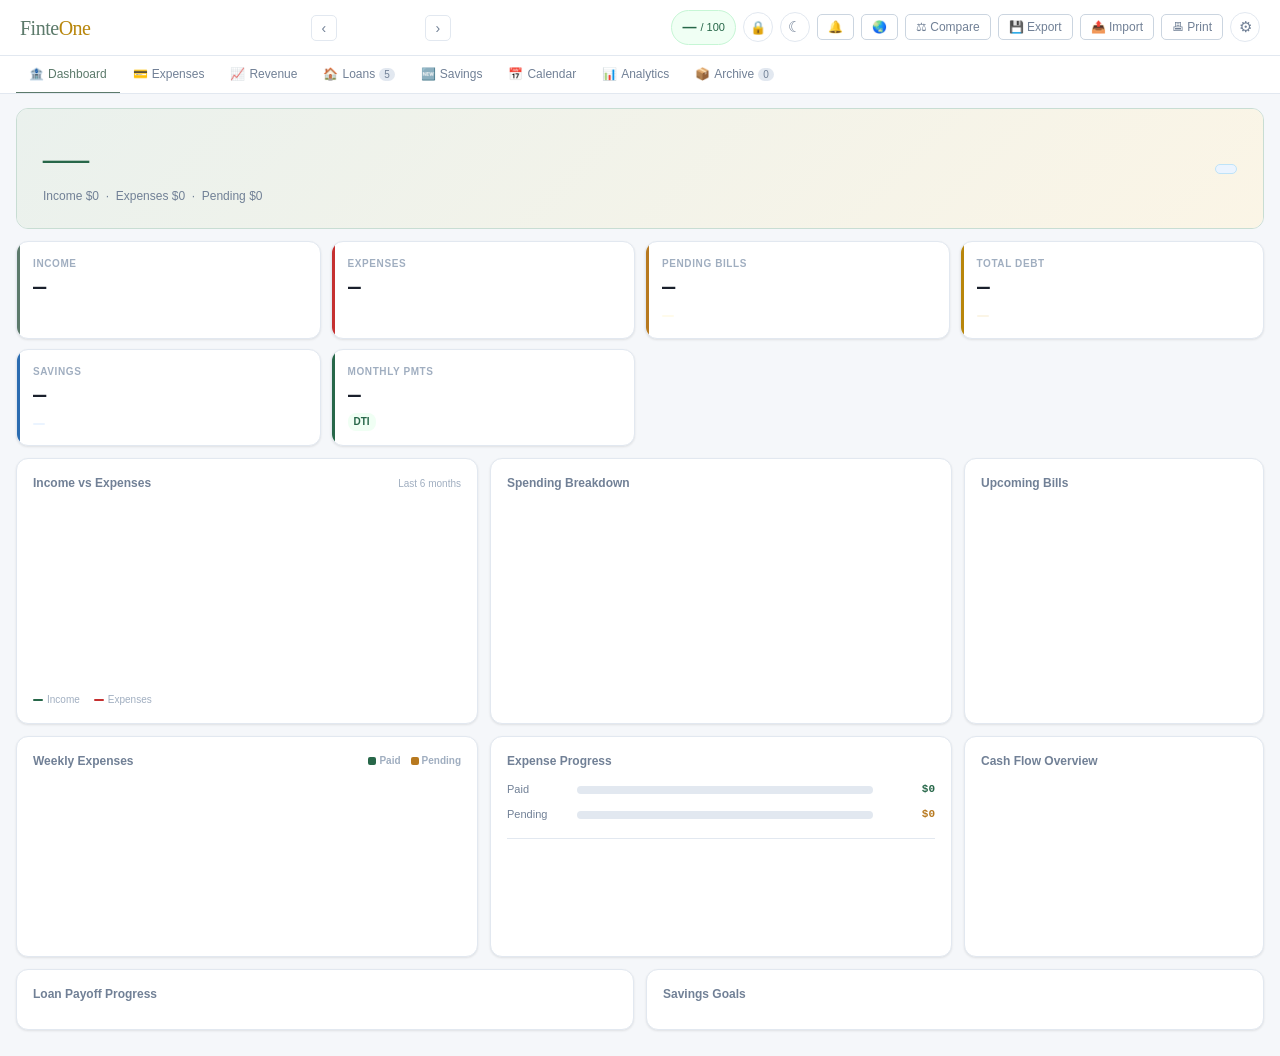
==== index.html @ cad38df7 "Merge remote restructure + resolve conflicts - Accept remote's flat directory structure (src/ -> roo" ====
<!DOCTYPE html>
<html lang="en">
<head>
<meta charset="UTF-8">
<meta name="viewport" content="width=device-width,initial-scale=1.0">
<title>FinteOne — Personal Finance Dashboard</title>
<link rel="manifest" href="manifest.json">
<meta http-equiv="Content-Security-Policy" content="default-src 'self' 'unsafe-inline' data: blob: https://fonts.googleapis.com https://fonts.gstatic.com https://cdnjs.cloudflare.com https://api.anthropic.com https://open.er-api.com; img-src 'self' data: blob:; connect-src 'self' https://api.anthropic.com https://api.openai.com https://open.er-api.com https://cdnjs.cloudflare.com;">
<meta name="theme-color" content="#5C7A6B">
<meta name="apple-mobile-web-app-capable" content="yes">
<meta name="apple-mobile-web-app-status-bar-style" content="default">
<meta name="apple-mobile-web-app-title" content="FinFlow">
<link rel="preconnect" href="https://fonts.googleapis.com">
<link href="https://fonts.googleapis.com/css2?family=DM+Serif+Display&family=DM+Sans:wght@300;400;500;600&family=DM+Mono:wght@400;500&display=swap" rel="stylesheet">
<link rel="stylesheet" href="styles/base.css">
<link rel="stylesheet" href="styles/layout.css">
<link rel="stylesheet" href="styles/components.css">
<link rel="stylesheet" href="styles/dark.css">
</head>
<body>
<script id="darkMode-fast-path">
(function(){try{const s=localStorage.getItem('finflow_dark_cache');if(s==='true')document.body.classList.add('dark');}catch(e){}})();
</script>
<canvas id="confettiCanvas" role="presentation" aria-hidden="true"></canvas>

<!-- ── LOCK SCREEN ── -->
<div id="lockScreen" style="display:none;">
  <div class="lock-logo">Fin<span>Flow</span></div>
  <div class="lock-card">
    <div class="lock-title">🔒 Enter your PIN</div>
    <div class="lock-sub">Your data is protected</div>
    <div class="pin-dots" id="lockDots">
      <div class="pin-dot" id="ld0"></div>
      <div class="pin-dot" id="ld1"></div>
      <div class="pin-dot" id="ld2"></div>
      <div class="pin-dot" id="ld3"></div>
    </div>
    <div class="pin-pad">
      <button class="pin-key" onclick="lockKeyPress('1')">1</button>
      <button class="pin-key" onclick="lockKeyPress('2')">2</button>
      <button class="pin-key" onclick="lockKeyPress('3')">3</button>
      <button class="pin-key" onclick="lockKeyPress('4')">4</button>
      <button class="pin-key" onclick="lockKeyPress('5')">5</button>
      <button class="pin-key" onclick="lockKeyPress('6')">6</button>
      <button class="pin-key" onclick="lockKeyPress('7')">7</button>
      <button class="pin-key" onclick="lockKeyPress('8')">8</button>
      <button class="pin-key" onclick="lockKeyPress('9')">9</button>
      <button class="pin-key del" onclick="lockKeyPress('bio')" title="Biometric (if available)">🔑</button>
      <button class="pin-key" onclick="lockKeyPress('0')">0</button>
      <button class="pin-key del" onclick="lockKeyPress('del')" aria-label="Delete digit">⌫</button>
    </div>
    <div class="lock-error" id="lockError"></div>
  </div>
</div>

<!-- ── PIN SETUP MODAL ── -->
<div class="modal-overlay" id="pinSetupModal" onclick="if(event.target===this)closePinSetup()">
  <div class="pmodal" style="max-width:360px;" id="pinSetupCard">
    <button class="close-btn" onclick="closePinSetup()" title="Close PIN setup" aria-label="Close PIN setup">&#215;</button>
    <h4 id="pinSetupTitle">Set PIN</h4>
    <p id="pinSetupDesc" style="font-size:12px;color:var(--text-secondary);margin-bottom:12px;">Choose a 4-digit PIN to protect your data.</p>
    <div class="pin-dots" id="setupDots">
      <div class="pin-dot" id="sd0"></div>
      <div class="pin-dot" id="sd1"></div>
      <div class="pin-dot" id="sd2"></div>
      <div class="pin-dot" id="sd3"></div>
    </div>
    <div class="pin-pad" style="margin-top:10px;">
      <button class="pin-key" onclick="setupKeyPress('1')">1</button>
      <button class="pin-key" onclick="setupKeyPress('2')">2</button>
      <button class="pin-key" onclick="setupKeyPress('3')">3</button>
      <button class="pin-key" onclick="setupKeyPress('4')">4</button>
      <button class="pin-key" onclick="setupKeyPress('5')">5</button>
      <button class="pin-key" onclick="setupKeyPress('6')">6</button>
      <button class="pin-key" onclick="setupKeyPress('7')">7</button>
      <button class="pin-key" onclick="setupKeyPress('8')">8</button>
      <button class="pin-key" onclick="setupKeyPress('9')">9</button>
      <button class="pin-key del" style="visibility:hidden"></button>
      <button class="pin-key" onclick="setupKeyPress('0')">0</button>
      <button class="pin-key del" onclick="setupKeyPress('del')" aria-label="Delete digit">⌫</button>
    </div>
    <div class="lock-error" id="setupError"></div>
    <div class="btn-row" style="margin-top:10px;">
      <button class="btn-s" onclick="closePinSetup()">Cancel</button>
      <button class="btn-d" id="pinRemoveBtn" onclick="removePin()" style="display:none;color:var(--danger);">Remove PIN</button>
    </div>
  </div>
</div>

<!-- ── ONBOARDING WIZARD ── -->
<div id="onboardOverlay" style="display:none;" role="dialog" aria-modal="true" aria-labelledby="obHeading">
  <div class="ob-card">
    <div class="ob-logo">Fin<span>Flow</span></div>
    <div class="ob-step-dots">
      <div class="ob-dot active" id="obDot0"></div>
      <div class="ob-dot" id="obDot1"></div>
      <div class="ob-dot" id="obDot2"></div>
      <div class="ob-dot" id="obDot3"></div>
      <div class="ob-dot" id="obDot4"></div>
      <div class="ob-dot" id="obDot5"></div>
      <div class="ob-dot" id="obDot6"></div>
      <div class="ob-dot" id="obDot7"></div>
    </div>

    <!-- Step 0: Welcome -->
    <div id="obStep0">
      <div class="ob-h" id="obHeading">Welcome to FinFlow</div>
      <div class="ob-sub">Your personal finance dashboard — track bills, income, loans, and savings. Everything lives privately in your browser.</div>
      <button class="ob-btn-primary" onclick="obGoTo(1)">Get Started &rarr;</button>
    </div>

    <!-- Step 1: Name + Currency -->
    <div id="obStep1" style="display:none;">
      <div class="ob-h">A few quick details</div>
      <div class="ob-sub">Personalise your dashboard. You can change these any time.</div>
      <div class="ob-row">
        <div class="ob-label">Your name (optional)</div>
        <input class="ob-input" id="obName" type="text" placeholder="e.g. Alex" autocomplete="given-name" maxlength="40">
      </div>
      <div class="ob-row">
        <div class="ob-label">Currency</div>
        <select class="ob-select" id="obCurrency" onchange="obUpdateAmtPrefix()"></select>
      </div>
      <div class="ob-nav">
        <button class="ob-back" onclick="obGoTo(0)">&#8592; Back</button>
        <button class="ob-btn-primary" onclick="obGoTo(2)">Next &rarr;</button>
      </div>
    </div>

    <!-- Step 2: Income sources -->
    <div id="obStep2" style="display:none;">
      <div class="ob-h">Income sources</div>
      <div class="ob-sub">Add each income source — salary, freelance, benefits, anything received monthly. Press + or Enter after each one.</div>
      <div class="ob-add-row">
        <input class="ob-input" id="obIncName" type="text" placeholder="Source (e.g. Salary, Freelance)" maxlength="60"
          onkeydown="if(event.key==='Enter'){event.preventDefault();obAddIncome();}">
        <div class="ob-amount-wrap" style="flex:0 0 110px;">
          <span class="ob-amount-prefix" id="obAmtPrefix">$</span>
          <input class="ob-amount-input" id="obIncAmt" type="number" min="0" step="0.01" placeholder="0.00" inputmode="decimal"
            onkeydown="if(event.key==='Enter'){event.preventDefault();obAddIncome();}">
        </div>
        <button class="ob-add-btn" onclick="obAddIncome()" title="Add income source" aria-label="Add income source">+</button>
      </div>
      <div class="ob-err" id="obIncomeErr"></div>
      <div id="obIncList" class="ob-item-list ob-list-empty"></div>
      <div class="ob-nav" style="margin-top:14px;">
        <button class="ob-back" onclick="obGoTo(1)">&#8592; Back</button>
        <button class="ob-btn-primary" onclick="obSaveIncome()">Next &rarr;</button>
      </div>
      <button class="ob-btn-sec" onclick="obGoTo(3)">Skip — I'll add income later</button>
    </div>

    <!-- Step 3: Expenses -->
    <div id="obStep3" style="display:none;">
      <div class="ob-h">Monthly expenses</div>
      <div class="ob-sub">Fill in the details below and press <strong>Add Expense</strong> to add each one.</div>
      <div style="display:grid;grid-template-columns:1fr 1fr;gap:8px;margin-bottom:6px;">
        <div style="grid-column:1/-1;">
          <div class="ob-label">Expense name</div>
          <input class="ob-input" id="obExpName" type="text" placeholder="e.g. Rent, Netflix" maxlength="60"
            onkeydown="if(event.key==='Enter'){event.preventDefault();document.getElementById('obExpAmt').focus();}">
        </div>
        <div>
          <div class="ob-label">Amount</div>
          <div class="ob-amount-wrap">
            <span class="ob-amount-prefix" id="obExpPrefix">$</span>
            <input class="ob-amount-input" id="obExpAmt" type="number" min="0" step="0.01" placeholder="0.00" inputmode="decimal"
              onkeydown="if(event.key==='Enter'){event.preventDefault();document.getElementById('obExpWeek').focus();}">
          </div>
        </div>
        <div>
          <div class="ob-label">Frequency</div>
          <select class="ob-select" id="obExpFreq" onchange="obFreqChange()">
            <option value="monthly">Monthly</option>
            <option value="weekly">Weekly (×4 per month)</option>
            <option value="biweekly">Bi-weekly (×2 per month)</option>
            <option value="quarterly">Quarterly (Jan/Apr/Jul/Oct)</option>
            <option value="yearly">Yearly (one month/year)</option>
          </select>
        </div>
        <div>
          <div class="ob-label">Due day (optional)</div>
          <input class="ob-input" id="obExpDue" type="number" min="1" max="31" placeholder="e.g. 15" inputmode="numeric" oninput="obDueDayChange()">
        </div>
        <div id="obExpWeekRow">
          <div class="ob-label">Week <span id="obWeekHint" style="font-size:9px;color:var(--sage);font-weight:400;"></span></div>
          <select class="ob-select" id="obExpWeek">
            <option value="0">Week 1</option>
            <option value="1">Week 2</option>
            <option value="2">Week 3</option>
            <option value="3">Week 4</option>
          </select>
        </div>
        <div id="obExpYearlyMonthRow" style="display:none;">
          <div class="ob-label">Appears in month</div>
          <select class="ob-select" id="obExpYearlyMonth">
            <option value="0">January</option><option value="1">February</option><option value="2">March</option>
            <option value="3">April</option><option value="4">May</option><option value="5">June</option>
            <option value="6">July</option><option value="7">August</option><option value="8">September</option>
            <option value="9">October</option><option value="10">November</option><option value="11">December</option>
          </select>
        </div>
        <div>
          <div class="ob-label">Note (optional)</div>
          <input class="ob-input" id="obExpNote" type="text" placeholder="e.g. Annual plan" maxlength="120"
            onkeydown="if(event.key==='Enter'){event.preventDefault();obAddExpense();}">
        </div>
      </div>
      <div style="margin-bottom:8px;">
        <div class="ob-label">Receipt photo (optional)</div>
        <label class="receipt-upload-zone" style="padding:10px 14px;font-size:12px;cursor:pointer;" id="obExpReceiptZone">
          <span id="obExpReceiptLabel">&#128248; Tap to attach image</span>
          <input type="file" id="obExpReceipt" accept="image/*" style="display:none;" onchange="obHandleReceiptFile(this)">
        </label>
      </div>
      <div class="ob-err" id="obExpErr"></div>
      <button class="ob-add-btn full" onclick="obAddExpense()">+ Add Expense</button>
      <div id="obExpList" class="ob-item-list ob-list-empty"></div>
      <div class="ob-nav" style="margin-top:14px;">
        <button class="ob-back" onclick="obGoTo(2)">&#8592; Back</button>
        <button class="ob-btn-primary" onclick="obGoTo(4)">Next &rarr;</button>
      </div>
      <button class="ob-btn-sec" onclick="obGoTo(4)">Skip — I'll add expenses later</button>
    </div>

    <!-- Step 4: Loans -->
    <div id="obStep4" style="display:none;">
      <div class="ob-h">Loans &amp; debts</div>
      <div class="ob-sub">Add credit cards, car loans, student loans — anything you're paying down.</div>
      <div class="ob-loan-form">
        <div class="ob-loan-full">
          <div class="ob-label">Loan / debt name</div>
          <input class="ob-input" id="obLoanName" type="text" placeholder="e.g. Visa Card, Car Loan" maxlength="60"
            onkeydown="if(event.key==='Enter'){event.preventDefault();obAddLoan();}">
        </div>
        <div>
          <div class="ob-label">Current balance</div>
          <div class="ob-amount-wrap">
            <span class="ob-amount-prefix" id="obLoanPrefix">$</span>
            <input class="ob-amount-input" id="obLoanBal" type="number" min="0" step="0.01" placeholder="0.00" inputmode="decimal">
          </div>
        </div>
        <div>
          <div class="ob-label">Interest rate %</div>
          <input class="ob-input" id="obLoanRate" type="number" min="0" max="100" step="0.01" placeholder="e.g. 19.99" inputmode="decimal">
        </div>
        <div class="ob-loan-full">
          <div class="ob-label">Min. monthly payment</div>
          <div class="ob-amount-wrap">
            <span class="ob-amount-prefix" id="obLoanMinPrefix">$</span>
            <input class="ob-amount-input" id="obLoanMin" type="number" min="0" step="0.01" placeholder="0.00" inputmode="decimal"
              onkeydown="if(event.key==='Enter'){event.preventDefault();obAddLoan();}">
          </div>
        </div>
      </div>
      <div class="ob-err" id="obLoanErr"></div>
      <button class="ob-add-btn full" onclick="obAddLoan()">+ Add Loan</button>
      <div id="obLoanList" class="ob-item-list ob-list-empty"></div>
      <div class="ob-nav" style="margin-top:14px;">
        <button class="ob-back" onclick="obGoTo(3)">&#8592; Back</button>
        <button class="ob-btn-primary" onclick="obGoTo(5)">Next &rarr;</button>
      </div>
      <button class="ob-btn-sec" onclick="obGoTo(5)">Skip — no loans to add</button>
    </div>

    <!-- Step 5: Savings goals -->
    <div id="obStep5" style="display:none;">
      <div class="ob-h">Savings goals</div>
      <div class="ob-sub">Set up goals like an Emergency Fund or Vacation. Press + to add each one.</div>
      <div class="ob-add-row" style="flex-wrap:wrap;gap:6px;">
        <input class="ob-input" id="obSavName" type="text" placeholder="Goal name (e.g. Emergency Fund)" maxlength="60"
          style="flex:1 1 160px;" onkeydown="if(event.key==='Enter'){event.preventDefault();obAddSaving();}">
      </div>
      <div style="display:grid;grid-template-columns:1fr 1fr;gap:8px;margin-top:6px;margin-bottom:6px;">
        <div>
          <div class="ob-label">Target amount</div>
          <div class="ob-amount-wrap">
            <span class="ob-amount-prefix" id="obSavPrefix">$</span>
            <input class="ob-amount-input" id="obSavTarget" type="number" min="0" step="0.01" placeholder="0.00" inputmode="decimal">
          </div>
        </div>
        <div>
          <div class="ob-label">Current balance</div>
          <div class="ob-amount-wrap">
            <span class="ob-amount-prefix" id="obSavBalPrefix">$</span>
            <input class="ob-amount-input" id="obSavBal" type="number" min="0" step="0.01" placeholder="0.00" inputmode="decimal">
          </div>
        </div>
        <div>
          <div class="ob-label">Monthly contribution</div>
          <div class="ob-amount-wrap">
            <span class="ob-amount-prefix" id="obSavContribPrefix">$</span>
            <input class="ob-amount-input" id="obSavContrib" type="number" min="0" step="0.01" placeholder="0.00" inputmode="decimal"
              onkeydown="if(event.key==='Enter'){event.preventDefault();obAddSaving();}">
          </div>
        </div>
        <div>
          <div class="ob-label">Interest rate % p.a.</div>
          <input class="ob-input" id="obSavRate" type="number" min="0" max="30" step="0.1" placeholder="e.g. 2.5" inputmode="decimal">
        </div>
      </div>
      <div class="ob-err" id="obSavErr"></div>
      <button class="ob-add-btn full" onclick="obAddSaving()">+ Add Goal</button>
      <div id="obSavList" class="ob-item-list ob-list-empty"></div>
      <div class="ob-nav" style="margin-top:14px;">
        <button class="ob-back" onclick="obGoTo(4)">&#8592; Back</button>
        <button class="ob-btn-primary" onclick="obGoTo(6)">Next &rarr;</button>
      </div>
      <button class="ob-btn-sec" onclick="obGoTo(6)">Skip — no savings goals yet</button>
    </div>

    <!-- Step 6: PIN (optional) -->
    <div id="obStep6" style="display:none;">
      <div class="ob-h">Protect your data</div>
      <div class="ob-sub">Set a 4-digit PIN so only you can access your finances. Completely optional.</div>
      <div class="ob-phase-lbl" id="obPinPhaseLabel">Enter a new PIN</div>
      <div class="ob-pin-dots">
        <div class="pin-dot" id="opd0"></div>
        <div class="pin-dot" id="opd1"></div>
        <div class="pin-dot" id="opd2"></div>
        <div class="pin-dot" id="opd3"></div>
      </div>
      <div class="ob-pin-pad">
        <button class="pin-key" onclick="obPinKey('1')">1</button>
        <button class="pin-key" onclick="obPinKey('2')">2</button>
        <button class="pin-key" onclick="obPinKey('3')">3</button>
        <button class="pin-key" onclick="obPinKey('4')">4</button>
        <button class="pin-key" onclick="obPinKey('5')">5</button>
        <button class="pin-key" onclick="obPinKey('6')">6</button>
        <button class="pin-key" onclick="obPinKey('7')">7</button>
        <button class="pin-key" onclick="obPinKey('8')">8</button>
        <button class="pin-key" onclick="obPinKey('9')">9</button>
        <button class="pin-key del" style="visibility:hidden;"></button>
        <button class="pin-key" onclick="obPinKey('0')">0</button>
        <button class="pin-key del" onclick="obPinKey('del')" aria-label="Delete digit">&#9003;</button>
      </div>
      <div class="ob-err" id="obPinErr" style="text-align:center;margin-top:8px;"></div>
      <div class="ob-nav" style="margin-top:16px;">
        <button class="ob-back" onclick="obGoTo(5)">&#8592; Back</button>
      </div>
      <button class="ob-btn-sec" onclick="obGoTo(7)">Skip — no PIN needed</button>
    </div>

    <!-- Step 7: Done -->
    <div id="obStep7" style="display:none;">
      <div class="ob-success-icon">&#9989;</div>
      <div class="ob-h">You're all set!</div>
      <div class="ob-sub" id="obDoneMsg">Your dashboard is ready with your data loaded in.</div>
      <button class="ob-btn-primary" onclick="obFinish()">Open Dashboard</button>
    </div>
  </div>
</div>

<a href="#main-content" class="skip-nav">Skip to main content</a>
<div class="toast" id="toast" role="status" aria-live="polite" aria-atomic="true"></div>

<!-- TOPBAR -->
<div class="topbar">
  <div class="logo">Finte<span>One</span></div>
  <div class="topbar-center">
    <div class="month-nav">
      <button onclick="changeMonth(-1)" title="Previous month" aria-label="Previous month">&#8249;</button>
      <span class="month-label" id="monthLabel"></span>
      <button onclick="changeMonth(1)" title="Next month" aria-label="Next month">&#8250;</button>
    </div>
  </div>
  <div class="topbar-right">
    <div class="health-badge" onclick="openHealthModal()" title="Financial Health Score">
      <span class="score" id="healthScore">—</span>
      <span class="hlabel">/ 100</span>
    </div>
    <button class="dk-btn" onclick="openPinSetup()" id="pinBtn" aria-label="PIN / lock screen" title="Set PIN protection" style="font-size:13px;">🔒</button>
    <button class="dk-btn" onclick="toggleDark()" id="dkBtn" aria-label="Toggle dark mode" title="Toggle dark mode">☾</button>
    <button class="tbtn hide-mobile no-print" onclick="toggleNotifications()" id="notifBtn" title="Bill reminders">&#128276;</button>
    <button class="tbtn hide-mobile no-print" onclick="openCurrencyModal()" title="Currency settings">&#127759;</button>
    <button class="tbtn hide-mobile no-print" onclick="openCompareModal()" title="Compare two months">&#9878; Compare</button>
    <button class="tbtn hide-mobile no-print" onclick="exportData()">&#128190; Export</button>
    <button class="tbtn hide-mobile no-print" onclick="openImport()">&#128228; Import</button>
    <button class="tbtn hide-mobile no-print" onclick="window.print()">&#128438; Print</button>
    <button class="dk-btn hide-mobile no-print" onclick="openSettings()" title="Settings" aria-label="Settings" style="font-size:15px;">&#9881;</button>
    <button class="dk-btn show-mobile no-print" onclick="toggleMobileMenu()" id="mobileMenuBtn" aria-label="More actions" title="More actions" style="font-size:18px;font-weight:600;letter-spacing:1px;">&#8943;</button>
  </div>
</div>

<!-- ── DEMO DATA BANNER ── -->
<div id="demoBanner" style="display:none;" class="demo-banner no-print" role="alert" aria-live="polite">
  <span class="demo-banner-text">&#9888; Demo data is active — this is not your real financial data.</span>
  <button class="demo-banner-btn" onclick="showOnboarding()" title="Go back to setup">Resume Setup</button>
  <button class="demo-banner-btn primary" onclick="confirmDemoReset()" title="Wipe demo data and start fresh">Start Fresh</button>
  <button class="demo-banner-close" onclick="this.parentElement.style.display='none'" aria-label="Dismiss banner">&#215;</button>
</div>

<!-- MOBILE ACTION SHEET -->
<div id="mobileMenuSheet" style="display:none;position:fixed;bottom:0;left:0;right:0;z-index:500;background:var(--white);border-top:1px solid var(--border);border-radius:16px 16px 0 0;padding:16px;box-shadow:0 -4px 20px rgba(0,0,0,.12);">
  <div style="width:36px;height:4px;background:var(--border-strong);border-radius:2px;margin:0 auto 16px;"></div>
  <div style="display:grid;grid-template-columns:1fr 1fr;gap:10px;">
    <button class="mbtn" onclick="toggleNotifications();toggleMobileMenu();" id="mobileNotifBtn">&#128276; Reminders</button>
    <button class="mbtn" onclick="openCurrencyModal();toggleMobileMenu();">&#127759; Currency</button>
    <button class="mbtn" onclick="openCompareModal();toggleMobileMenu();">&#9878; Compare</button>
    <button class="mbtn" onclick="exportData();toggleMobileMenu();">&#128190; Export</button>
    <button class="mbtn" onclick="openImport();toggleMobileMenu();">&#128228; Import</button>
    <button class="mbtn" onclick="window.print();toggleMobileMenu();">&#128438; Print</button>
    <button class="mbtn" onclick="openSettings();toggleMobileMenu();" style="grid-column:1/-1;">&#9881; Settings &amp; Danger Zone</button>
  </div>
  <button onclick="toggleMobileMenu()" style="width:100%;margin-top:12px;padding:12px;border:none;background:var(--slate-light);border-radius:var(--radius-xs);font-family:'DM Sans',sans-serif;font-size:13px;font-weight:500;color:var(--text-secondary);cursor:pointer;">Cancel</button>
</div>
<div id="mobileMenuOverlay" style="display:none;position:fixed;inset:0;z-index:499;background:rgba(0,0,0,.3);" onclick="toggleMobileMenu()"></div>

<!-- TABS -->
<div class="tab-bar no-print">
  <button class="tab active" id="tab-dashboard"  onclick="switchTab('dashboard',this)"><span class="ti">&#127974;</span><span class="tl"> Dashboard</span></button>
  <button class="tab" id="tab-expenses"           onclick="switchTab('expenses',this)"><span class="ti">&#128179;</span><span class="tl"> Expenses</span></button>
  <button class="tab" id="tab-revenue"            onclick="switchTab('revenue',this)"><span class="ti">&#128200;</span><span class="tl"> Revenue</span></button>
  <button class="tab" id="tab-loans"              onclick="switchTab('loans',this)"><span class="ti">&#127968;</span><span class="tl"> Loans</span> <span class="tbadge" id="loanBadge">5</span></button>
  <button class="tab" id="tab-savings"            onclick="switchTab('savings',this)"><span class="ti">&#127381;</span><span class="tl"> Savings</span></button>
  <button class="tab" id="tab-calendar"           onclick="switchTab('calendar',this)"><span class="ti">&#128197;</span><span class="tl"> Calendar</span></button>
  <button class="tab" id="tab-analytics"          onclick="switchTab('analytics',this)"><span class="ti">&#128202;</span><span class="tl"> Analytics</span></button>
  <button class="tab" id="tab-archive"            onclick="switchTab('archive',this)"><span class="ti">&#128230;</span><span class="tl"> Archive</span> <span class="tbadge" id="archiveBadge">0</span></button>
</div>

<div class="main" id="main-content">
<!-- ═══ DASHBOARD ═══ -->
<div class="section active" id="section-dashboard">

  <!-- ── HERO STRIP ── -->
  <div class="dash-hero">
    <div class="hero-left">
      <div class="hero-month-lbl" id="d-hero-month"></div>
      <div class="hero-net pos" id="d-cashflow">—</div>
      <div class="hero-sub" id="d-hero-sub">Income $0 &nbsp;·&nbsp; Expenses $0 &nbsp;·&nbsp; Pending $0</div>
    </div>
    <div class="hero-right">
      <span class="hero-badge hb-neutral" id="d-hero-mom" style="display:none;"></span>
      <span class="hero-badge hb-warn" id="d-hero-pending" style="display:none;"></span>
      <span class="hero-badge hb-blue" id="d-hero-health"></span>
    </div>
  </div>

  <!-- ── KPI ROW ── -->
  <div class="dash-kpi-row">
    <div class="dash-kpi dkpi-sage">
      <div class="dkl">Income</div>
      <div class="dkv" id="d-income">—</div>
      <div class="dkd dp" id="d-inc-d" style="display:none;"></div>
    </div>
    <div class="dash-kpi dkpi-danger">
      <div class="dkl">Expenses</div>
      <div class="dkv" id="d-expenses">—</div>
      <div class="dkd" id="d-exp-d" style="display:none;"></div>
    </div>
    <div class="dash-kpi dkpi-amber">
      <div class="dkl">Pending Bills</div>
      <div class="dkv" id="d-pending">—</div>
      <div class="dkd" id="d-pend-sub" style="background:var(--amber-light);color:var(--amber);"></div>
    </div>
    <div class="dash-kpi dkpi-gold">
      <div class="dkl">Total Debt</div>
      <div class="dkv" id="d-debt">—</div>
      <div class="dkd" id="d-dti" style="background:var(--gold-light);color:var(--gold);"></div>
    </div>
    <div class="dash-kpi dkpi-blue">
      <div class="dkl">Savings</div>
      <div class="dkv" id="d-savings">—</div>
      <div class="dkd" id="d-sav-sub" style="background:var(--blue-light);color:var(--blue);"></div>
    </div>
    <div class="dash-kpi dkpi-success">
      <div class="dkl">Monthly Pmts</div>
      <div class="dkv" id="d-minpmts">—</div>
      <div class="dkd" id="d-dti-lbl" style="background:var(--success-light);color:var(--success);">DTI</div>
    </div>
  </div>

  <!-- ── ROW 1: Trend chart (wide) + Spending donut + Upcoming bills ── -->
  <div class="dash-3col">

    <!-- Income vs Expenses — 6-month area chart -->
    <div class="dc">
      <div class="dct">Income vs Expenses
        <span class="dcl">Last 6 months</span>
      </div>
      <div style="position:relative;height:180px;"><canvas id="trendChart" role="img" aria-label="Income vs expenses trend">Trend.</canvas></div>
      <!-- Inline legend -->
      <div style="display:flex;gap:14px;margin-top:8px;font-size:10px;color:var(--text-muted);">
        <span><span style="display:inline-block;width:10px;height:2px;background:#276749;border-radius:1px;margin-right:4px;vertical-align:middle;"></span>Income</span>
        <span><span style="display:inline-block;width:10px;height:2px;background:#C53030;border-radius:1px;margin-right:4px;vertical-align:middle;"></span>Expenses</span>
      </div>
    </div>

    <!-- Expense Category Donut -->
    <div class="dc">
      <div class="dct">Spending Breakdown
        <span class="dcl" id="d-cat-month"></span>
      </div>
      <div style="position:relative;height:160px;"><canvas id="categoryChart" role="img" aria-label="Categories">Categories.</canvas></div>
    </div>

    <!-- Upcoming Bills -->
    <div class="dc">
      <div class="dct">Upcoming Bills
        <span class="dcl" id="d-bills-count"></span>
      </div>
      <div class="bill-list-dash" id="d-bills-list"></div>
    </div>

  </div>

  <!-- ── ROW 2: Weekly bars + Expense paid/pending + Cash flow bar ── -->
  <div class="dash-3col">

    <!-- Weekly Paid vs Pending stacked bars -->
    <div class="dc">
      <div class="dct">Weekly Expenses
        <div style="display:flex;gap:10px;font-size:10px;color:var(--text-muted);">
          <span><span style="display:inline-block;width:8px;height:8px;background:#276749;border-radius:2px;margin-right:3px;vertical-align:middle;"></span>Paid</span>
          <span><span style="display:inline-block;width:8px;height:8px;background:#B7791F;border-radius:2px;margin-right:3px;vertical-align:middle;"></span>Pending</span>
        </div>
      </div>
      <div style="position:relative;height:160px;"><canvas id="weeklyChart" role="img" aria-label="Weekly expenses">Weekly expenses.</canvas></div>
    </div>

    <!-- Expense progress: paid vs pending bars -->
    <div class="dc">
      <div class="dct">Expense Progress
        <span class="dcl" id="d-exp-prog-pct"></span>
      </div>
      <div class="exp-prog-block" id="d-exp-prog-block">
        <div class="epb-row">
          <span class="epb-label">Paid</span>
          <div class="epb-bar"><div class="epb-fill" id="d-epb-paid" style="width:0%;background:var(--success);"></div></div>
          <span class="epb-val" id="d-epb-paid-val" style="color:var(--success);">$0</span>
        </div>
        <div class="epb-row">
          <span class="epb-label">Pending</span>
          <div class="epb-bar"><div class="epb-fill" id="d-epb-pend" style="width:0%;background:var(--amber);"></div></div>
          <span class="epb-val" id="d-epb-pend-val" style="color:var(--amber);">$0</span>
        </div>
        <div style="height:1px;background:var(--border);margin:6px 0;"></div>
        <!-- Per-week expense sub-bars -->
        <div id="d-week-prog-list"></div>
      </div>
    </div>

    <!-- Cash Flow overview bar chart -->
    <div class="dc">
      <div class="dct">Cash Flow Overview</div>
      <div style="position:relative;height:160px;"><canvas id="cashflowChart" role="img" aria-label="Cash flow">Cash flow.</canvas></div>
    </div>

  </div>

  <!-- ── ROW 3: Loan payoff + Savings goals ── -->
  <div class="dash-2col">

    <!-- Loan Payoff Progress -->
    <div class="dc">
      <div class="dct">Loan Payoff Progress
        <span class="dcl" id="d-loan-summary"></span>
      </div>
      <div id="loanProgressList"></div>
    </div>

    <!-- Savings Goals Progress -->
    <div class="dc">
      <div class="dct">Savings Goals
        <span class="dcl" id="d-sav-summary"></span>
      </div>
      <div id="dashSavingsList"></div>
    </div>

  </div>

</div>

<!-- ═══ EXPENSES ═══ -->
<div class="section" id="section-expenses">
  <div class="month-manager" role="navigation" aria-label="Month selector">
    <div style="display:flex;align-items:center;gap:8px;flex-wrap:wrap;">
      <span style="font-weight:600;font-size:12px;color:var(--text-secondary);" aria-hidden="true">Month:</span>
      <div id="monthTags" role="list" aria-label="Active months" style="display:flex;flex-wrap:nowrap;gap:5px;overflow-x:auto;max-width:100%;padding-bottom:2px;"></div>
    </div>
    <div style="display:flex;gap:6px;flex-wrap:wrap;">
      <button class="clone-btn" onclick="openCloneModal()">&#128260; Clone Month</button>
      <button class="tbtn no-print" onclick="openCsvModal()" style="color:var(--blue);border-color:var(--blue-mid);">&#128229; Import CSV</button>
      <button class="nm-btn" onclick="openNewMonthModal()">+ New Month</button>
    </div>
  </div>
  <div class="stor-alert" id="storAlert">
    <span>&#9888;</span><span id="storMsg">Storage is nearly full.</span>
    <button class="tbtn" style="margin-left:auto;" onclick="exportData()">Export Backup</button>
  </div>

  <!-- Budget Envelopes -->
  <div class="card">
    <div class="card-header">
      <div class="card-title">&#128179; Budget Envelopes</div>
      <span id="overBudgetPill" class="pill pill-d" style="display:none;">&#9888; Over budget</span>
    </div>
    <div style="padding:12px;"><div class="envelopes-grid" id="envelopesGrid"></div></div>
  </div>

  <div class="tag-filter-bar" id="tagFilterBar"></div>

  <div class="section-hdr" style="margin-bottom:10px;">
    <div style="font-weight:600;font-size:14px;" id="expMonthHdr">Expenses</div>
    <div style="display:flex;gap:6px;align-items:center;flex-wrap:wrap;">
      <button class="tbtn no-print" id="recurAutoFillBtn" onclick="recurringAutoFill()" style="color:var(--blue);border-color:var(--blue-mid);font-size:11px;display:none;">&#8635; Auto-fill Recurring</button>
      <button class="reset-btn no-print" onclick="openResetModal('expenses')" title="Clear all expense items for this month">&#128465; Reset Expenses</button>
    </div>
  </div>

  <div class="weeks-grid" id="weeksGrid"></div>

  <div class="card" style="margin-bottom:14px;">
    <div class="exp-footer">
      <div class="efs"><div class="efl">Total</div><div class="efv" id="ef-total">$0</div></div>
      <div class="efs"><div class="efl">Paid</div><div class="efv" style="color:var(--success);" id="ef-paid">$0</div></div>
      <div class="efs"><div class="efl">Pending</div><div class="efv" style="color:var(--amber);" id="ef-pending">$0</div><div style="font-size:10px;color:var(--amber);" id="ef-pnote"></div></div>
    </div>
  </div>
  <div class="card">
    <div class="card-header"><div class="card-title">Weekly Comparison</div></div>
    <div style="padding:13px;"><div style="position:relative;height:115px;"><canvas id="expSumChart" role="img" aria-label="Weekly comparison">Weekly totals.</canvas></div></div>
  </div>
</div>

<!-- ═══ REVENUE ═══ -->
<div class="section" id="section-revenue">
  <div class="metrics-row" style="grid-template-columns:repeat(auto-fit,minmax(135px,1fr));">
    <div class="mc al-sage"><div class="ml">Total Revenue</div><div class="mv" id="rev-total">$0</div><div class="ms">This month</div><div class="md" id="rev-delta"></div></div>
    <div class="mc al-success"><div class="ml">Received</div><div class="mv" id="rev-received">$0</div><div class="ms">Confirmed</div></div>
    <div class="mc"><div class="ml">Pending Income</div><div class="mv" id="rev-pending">$0</div><div class="ms">Awaiting</div></div>
    <div class="mc al-gold"><div class="ml">YTD Income</div><div class="mv" id="rev-ytd">$0</div><div class="ms">Year to date</div></div>
  </div>
  <div class="card">
    <div class="card-header">
      <div class="card-title">&#128197; Monthly Revenue &amp; Expense Tracker</div>
      <div style="display:flex;gap:5px;" class="no-print">
        <button class="rev-toggle-btn active" id="revT12" onclick="setRevWin(12,this)">Last 12</button>
        <button class="rev-toggle-btn" id="revTAll" onclick="setRevWin(999,this)">All</button>
      </div>
    </div>
    <div style="overflow-x:auto;"><table><thead id="revTHead"></thead><tbody id="revTBody"></tbody></table></div>
  </div>
  <div class="rev-grid" style="margin-top:14px;">
    <div class="card">
      <div class="card-header">
        <div class="card-title">Income Sources — <span id="revMonHdr" style="color:var(--sage);"></span></div>
        <div style="display:flex;gap:6px;">
          <button class="reset-btn no-print" onclick="openResetModal('revenue')" title="Clear all income sources for this month">&#128465; Reset</button>
          <button class="nm-btn no-print" onclick="openRevModal(-1)">+ Add Income</button>
        </div>
      </div>
      <table>
        <thead><tr><th>Source</th><th class="acol">Amount</th><th class="scol">Rcvd</th><th class="no-print" style="width:28px;"></th></tr></thead>
        <tbody id="revTbody"></tbody>
        <tfoot><tr style="background:var(--sage-light);"><td style="font-weight:700;font-size:12px;">Total</td><td class="acol" id="revTableTotal" style="font-weight:700;color:var(--sage);font-family:'DM Mono',monospace;">$0</td><td></td><td></td></tr></tfoot>
      </table>
    </div>
    <div>
      <div class="net-flow-card" style="margin-bottom:14px;">
        <div style="font-size:10px;font-weight:700;text-transform:uppercase;letter-spacing:.8px;color:var(--text-secondary);">Net Cash Position</div>
        <div class="net-amount pos" id="netCash">$0</div>
        <div style="font-size:12px;color:var(--text-secondary);">Income minus expenses</div>
        <div>
          <div style="display:flex;justify-content:space-between;font-size:11px;color:var(--text-secondary);margin-bottom:3px;"><span>Expense ratio</span><span id="expRatioPct">0%</span></div>
          <div class="pbar" style="height:6px;"><div class="pfill pf-sage" id="expRatioBar" style="width:0%;"></div></div>
        </div>
      </div>
      <div class="chart-card">
        <div style="font-weight:600;font-size:12px;margin-bottom:10px;">Monthly Income vs Expenses</div>
        <div style="position:relative;height:155px;"><canvas id="incomeChart" role="img" aria-label="Income trend">Income.</canvas></div>
      </div>
    </div>
  </div>
</div>

<!-- ═══ LOANS ═══ -->
<div class="section" id="section-loans">
  <div class="section-hdr">
    <div class="section-title">Loan Portfolio</div>
    <div style="display:flex;gap:8px;align-items:center;flex-wrap:wrap;">
      <div style="display:flex;align-items:center;gap:6px;flex-wrap:wrap;">
        <span style="font-size:11px;color:var(--text-muted);">Strategy:</span>
        <button class="strat-btn" id="btn-avalanche" onclick="setStrategy('avalanche')">&#9650; Avalanche</button>
        <button class="strat-btn" id="btn-snowball" onclick="setStrategy('snowball')">&#9731; Snowball</button>
      </div>
      <button class="reset-btn no-print" onclick="openResetModal('loans')" title="Clear all loan payment history for this month">&#128465; Reset Pmts</button>
      <button class="nm-btn no-print" onclick="openLoanModal(-1)">+ Add Loan</button>
    </div>
  </div>
  <div id="strategyTip" class="strategy-tip"></div>
  <div class="metrics-row">
    <div class="mc al-danger"><div class="ml">Total Debt</div><div class="mv" id="loan-total">$0</div><div class="ms">All loans</div></div>
    <div class="mc al-amber"><div class="ml">Monthly Pmts</div><div class="mv" id="loan-pmts">$0</div><div class="ms">Sum of minimums</div></div>
    <div class="mc al-gold"><div class="ml">Total Interest</div><div class="mv" id="loan-int">$0</div><div class="ms">At min payments</div></div>
    <div class="mc al-success"><div class="ml">Debt-Free</div><div class="mv" id="loan-free" style="font-size:13px;">—</div><div class="ms">Estimated date</div></div>
  </div>
  <div class="slider-panel no-print">
    <div style="font-weight:600;font-size:12px;color:var(--sage);margin-bottom:8px;">&#127381; Extra Payment Simulator</div>
    <div class="slider-row">
      <span style="font-size:12px;color:var(--text-secondary);min-width:110px;">Extra monthly $</span>
      <input type="range" id="bonusSlider" aria-label="Extra monthly payment amount" min="0" max="2000" step="50" value="0" oninput="updateBonus(this.value)">
      <span class="sv" id="bonusVal">$0</span>
    </div>
    <div id="bonusResult" style="font-size:12px;color:var(--text-secondary);margin-top:4px;min-height:16px;"></div>
  </div>
  <div class="card">
    <div class="card-header"><div class="card-title">&#128200; Balance Paydown Trajectory</div><span style="font-size:11px;color:var(--text-muted);">Hover for values</span></div>
    <div style="padding:14px;"><div style="position:relative;height:215px;"><canvas id="paydownChart" role="img" aria-label="Paydown trajectory">Paydown.</canvas></div></div>
  </div>
  <div class="card">
    <div class="card-header"><div class="card-title">&#129518; Paydown Calculator</div><span style="font-size:11px;color:var(--text-muted);">Simulate any scenario</span></div>
    <div style="padding:15px;">
      <div class="loan-grid">
        <div style="display:grid;gap:9px;">
          <div class="fr">
            <div class="fg"><label for="calcSel" class="fl">Select Loan</label><select class="fi" id="calcSel" onchange="calcFromLoan()"><option value="custom">Custom</option></select></div>
            <div class="fg"><label for="calcP" class="fl">Principal ($)</label><input class="fi" type="number" id="calcP" aria-label="Principal balance" placeholder="e.g. 10000" oninput="runCalc()"></div>
          </div>
          <div class="fr">
            <div class="fg"><label for="calcR" class="fl">Interest Rate (%)</label><input class="fi" type="number" id="calcR" aria-label="Annual interest rate" placeholder="e.g. 19.99" step="0.01" oninput="runCalc()"></div>
            <div class="fg"><label for="calcMin" class="fl">Min. Payment ($)</label><input class="fi" type="number" id="calcMin" aria-label="Minimum monthly payment" placeholder="e.g. 250" oninput="runCalc()"></div>
          </div>
          <div class="fr">
            <div class="fg"><label for="calcT" class="fl">Target Payoff</label><input class="fi" type="number" id="calcT" aria-label="Target payoff months" placeholder="e.g. 36" inputmode="numeric" oninput="runCalc()"></div>
            <div class="fg"><label for="calcPT" class="fl">Period</label><select class="fi" id="calcPT" onchange="runCalc()"><option value="months">Months</option><option value="years">Years</option></select></div>
          </div>
          <div class="fg"><label for="calcE" class="fl">Extra Monthly ($)</label><input class="fi" type="number" id="calcE" aria-label="Extra monthly payment" placeholder="0" inputmode="decimal" oninput="runCalc()"></div>
        </div>
        <div class="calc-result">
          <div class="rr"><span class="rl">Monthly Payment</span><span class="rv big" id="calcMonthly">$0</span></div>
          <div class="rr"><span class="rl">Total Paid</span><span class="rv" id="calcTotal">$0</span></div>
          <div class="rr"><span class="rl">Total Interest</span><span class="rv" id="calcInterest">$0</span></div>
          <div class="rr"><span class="rl">Saved vs Min</span><span class="rv" id="calcSaved" style="color:var(--success);">$0</span></div>
          <div class="rr"><span class="rl">Payoff Date</span><span class="rv" id="calcDate">—</span></div>
          <div style="margin-top:10px;">
            <div style="font-size:11px;color:var(--text-secondary);margin-bottom:3px;">Interest vs Principal</div>
            <div class="pbar" style="height:7px;"><div class="pfill pf-danger" id="intBar" style="width:0%;"></div></div>
            <div style="display:flex;justify-content:space-between;font-size:10px;color:var(--text-muted);margin-top:2px;"><span id="intLbl">0%</span><span id="prinLbl">100%</span></div>
          </div>
        </div>
      </div>
      <div style="margin-top:14px;">
        <div style="font-weight:600;font-size:12px;margin-bottom:6px;">Amortization Schedule</div>
        <div class="amort-wrap"><table><thead><tr><th>#</th><th>Payment</th><th style="color:var(--success)">Principal</th><th style="color:var(--danger)">Interest</th><th>Balance</th></tr></thead><tbody id="amortBody"></tbody></table></div>
      </div>
    </div>
  </div>
  <div style="font-weight:600;font-size:13px;margin-bottom:10px;color:var(--text-secondary);">Active Loans &amp; Payment Tracking</div>
  <div class="debt-list" id="loanList"></div>
</div>

<!-- ═══ SAVINGS ═══ -->
<div class="section" id="section-savings">
  <div class="section-hdr">
    <div class="section-title">Savings Goals</div>
    <div style="display:flex;gap:8px;align-items:center;">
      <button class="reset-btn no-print" onclick="openResetModal('savings')" title="Clear all savings goals and balances">&#128465; Reset Savings</button>
      <button class="nm-btn" onclick="openSavModal(-1)">+ Add Goal</button>
    </div>
  </div>
  <div class="metrics-row">
    <div class="mc al-blue"><div class="ml">Total Savings</div><div class="mv" id="sv-total">$0</div><div class="ms">All goals</div></div>
    <div class="mc al-success"><div class="ml">Goals Complete</div><div class="mv" id="sv-done">0 / 0</div><div class="ms">Targets reached</div></div>
    <div class="mc al-gold"><div class="ml">Est. Annual Interest</div><div class="mv" id="sv-int">$0</div><div class="ms">At current rates</div></div>
    <div class="mc"><div class="ml">Monthly Contrib</div><div class="mv" id="sv-contrib">$0</div><div class="ms">Total contributions</div></div>
  </div>

  <!-- Savings ↔ Expense link notice -->
  <div style="background:var(--blue-light);border:1px solid var(--blue-mid);border-radius:var(--radius-sm);padding:10px 14px;font-size:12px;color:var(--blue);margin-bottom:14px;display:flex;align-items:center;gap:8px;">
    <span>&#128161;</span>
    <span>Savings contributions are automatically tracked as expenses in the current month under the <strong>Savings</strong> category when you mark a goal active.</span>
  </div>

  <div id="savingsGrid" class="savings-grid"></div>


  <!-- FINANCIAL GOALS -->
  <div class="card" style="margin-top:14px;">
    <div class="card-header">
      <div class="card-title">&#127919; Financial Goals</div>
      <button class="nm-btn" onclick="openGoalModal(-1)" style="font-size:11px;padding:4px 9px;">+ Add Goal</button>
    </div>
    <div style="padding:12px;">
      <div class="goals-grid" id="goalsGrid"></div>
    </div>
  </div>

  <div class="chart-card">
    <div style="font-weight:600;font-size:12px;margin-bottom:10px;">12-Month Savings Projection <span style="font-size:10px;color:var(--text-muted);">(with compound interest &amp; monthly contributions)</span></div>
    <div style="position:relative;height:200px;"><canvas id="savChart" role="img" aria-label="Savings projection">Savings chart.</canvas></div>
  </div>
</div>

<!-- ═══ CALENDAR ═══ -->
<div class="section" id="section-calendar">
  <div class="section-hdr">
    <div class="section-title">Bill Calendar — <span id="calMonthTitle" style="color:var(--sage);"></span></div>
    <div style="display:flex;align-items:center;gap:8px;flex-wrap:wrap;">
      <span style="font-size:12px;color:var(--text-muted);display:none;" class="show-desktop">Bills appear when you set a due day on an expense item.</span>
      <button class="tbtn no-print" onclick="switchTab('expenses',document.getElementById('tab-expenses'))" style="font-size:11px;color:var(--sage);border-color:var(--sage-mid);">&#128197; Go to Expenses to set due dates</button>
    </div>
  </div>
  <div class="card">
    <div class="card-header"><div class="card-title">&#128197; <span id="calMonTitle2"></span> Bills</div></div>
    <div style="padding:12px;">
      <div class="cal-hdr-row" id="calHdrRow"></div>
      <div class="bill-calendar" id="billCal"></div>
    </div>
  </div>
  <div class="two-eq" style="margin-top:14px;">
    <div class="card" style="margin-bottom:0;">
      <div class="card-header"><div class="card-title">Upcoming Bills</div></div>
      <div style="padding:0;" id="upcomingBills"></div>
    </div>
    <div class="card" style="margin-bottom:0;">
      <div class="card-header"><div class="card-title">&#8635; Recurring Detected</div><span style="font-size:11px;color:var(--text-muted);">Appears 2+ months</span></div>
      <div style="padding:12px;" id="recurringList"></div>
    </div>
  </div>
</div>

<!-- ═══ ANALYTICS ═══ -->
<div class="section" id="section-analytics">
  <div style="display:flex;justify-content:space-between;align-items:center;margin-bottom:14px;flex-wrap:wrap;gap:8px;"><div class="section-title" style="margin-bottom:0;">Analytics &amp; Insights</div><button class="tbtn no-print" onclick="openCatManager()" style="font-size:11px;">&#127991; Manage Categories</button></div>
  <div class="metrics-row">
    <div class="mc al-sage"><div class="ml">Avg Monthly Income</div><div class="mv" id="an-avginc">$0</div><div class="ms">All months</div></div>
    <div class="mc al-danger"><div class="ml">Avg Monthly Expenses</div><div class="mv" id="an-avgexp">$0</div><div class="ms">All months</div></div>
    <div class="mc al-gold"><div class="ml">Best Month</div><div class="mv" id="an-best" style="font-size:13px;">—</div><div class="ms">Highest net</div></div>
    <div class="mc al-amber"><div class="ml">Top Category</div><div class="mv" id="an-topcat" style="font-size:13px;">—</div><div class="ms">By total spend</div></div>
  </div>
  <div class="two-col">
    <div>
      <div class="chart-card">
        <div style="font-weight:600;font-size:12px;margin-bottom:10px;">Category Spending Trend</div>
        <div style="position:relative;height:200px;"><canvas id="catTrendChart" role="img" aria-label="Category trends">Category trends.</canvas></div>
      </div>
      <div class="chart-card">
        <div style="font-weight:600;font-size:12px;margin-bottom:10px;">Monthly Net Flow Over Time</div>
        <div style="position:relative;height:165px;"><canvas id="netChart" role="img" aria-label="Net flow">Net flow.</canvas></div>
      </div>
    </div>
    <div>
      <div class="chart-card" style="margin-bottom:14px;">
        <div style="font-weight:600;font-size:12px;margin-bottom:10px;">Year-over-Year</div>
        <div style="overflow-x:auto;" id="yoyTable"></div>
      </div>
      <div class="chart-card" style="margin-bottom:14px;">
        <div style="font-weight:600;font-size:12px;margin-bottom:10px;">Budget vs Actual Variance (Last 3 Months)</div>
        <div style="overflow-x:auto;" id="varianceTableWrap"></div>
      </div>
      <div class="card" style="margin-bottom:0;">
        <div class="card-header">
          <div class="card-title">&#128161; Smart Insights</div>
          <div style="display:flex;align-items:center;gap:6px;">
            <button class="tbtn no-print" id="aiInsightBtn" onclick="runAiInsights()" style="font-size:11px;">&#128279; Connect AI</button>
            <button class="tbtn no-print" id="aiManageBtn" onclick="openClaudeManage()" title="AI settings" style="font-size:11px;display:none;">&#9881; API</button>
          </div>
        </div>

        <!-- Shortfall warning — computed, not AI -->
        <div id="aiShortfallBanner" style="display:none;"></div>

        <!-- AI action grid — visible when a provider is connected -->
        <div id="aiActionGrid" style="display:none;" class="ai-section-pad">
          <div style="font-size:10px;font-weight:700;text-transform:uppercase;letter-spacing:.6px;color:var(--text-muted);margin-bottom:8px;">AI Analysis</div>
          <div class="ai-action-grid">
            <button class="ai-mode-btn" id="modeBtn-general"  onclick="runInsightMode('general')">&#129302; General Insights</button>
            <button class="ai-mode-btn" id="modeBtn-debt"     onclick="runInsightMode('debt')">&#128179; Debt Optimizer</button>
            <button class="ai-mode-btn" id="modeBtn-anomaly"  onclick="runInsightMode('anomaly')">&#128269; Spending Anomalies</button>
            <button class="ai-mode-btn" id="modeBtn-budget"   onclick="runInsightMode('budget')">&#128200; Budget Recommender</button>
            <button class="ai-mode-btn" id="modeBtn-summary"  onclick="runInsightMode('summary')">&#128197; Monthly Summary</button>
            <button class="ai-mode-btn" id="modeBtn-forecast" onclick="runInsightMode('forecast')">&#128302; Cash Flow Forecast</button>
          </div>
          <div class="ai-qa-row">
            <input type="text" id="aiQuestion" class="fi" placeholder="Ask anything… e.g. Should I pay off MBNA or CL first?" style="font-size:12px;" onkeydown="if(event.key==='Enter')runInsightMode('qa')">
            <button class="btn-p" onclick="runInsightMode('qa')" style="padding:8px 14px;font-size:12px;white-space:nowrap;">&#128172; Ask</button>
          </div>
        </div>

        <div class="ai-insight-card" id="aiInsightCard" style="display:none;margin:12px 14px 0;"></div>
        <div style="padding:14px;" id="insightsList"></div>
      </div>
    </div>
  </div>
</div>

<!-- ═══ ARCHIVE ═══ -->
<div class="section" id="section-archive">
  <div class="section-hdr">
    <div class="section-title">&#128230; Month Archive</div>
    <div style="display:flex;gap:8px;align-items:center;flex-wrap:wrap;">
      <span style="font-size:12px;color:var(--text-muted);" id="archiveThresholdLabel">Auto-archives months older than 6 months</span>
      <div style="display:flex;align-items:center;gap:6px;">
        <label for="archiveThreshold" style="font-size:11px;color:var(--text-secondary);">Threshold:</label>
        <select id="archiveThreshold" class="fi" style="width:auto;padding:4px 8px;font-size:12px;" onchange="updateArchiveThreshold(this.value)">
          <option value="3">3 months</option>
          <option value="6" selected>6 months</option>
          <option value="9">9 months</option>
          <option value="12">12 months</option>
          <option value="0">Never auto-archive</option>
        </select>
      </div>
    </div>
  </div>

  <div class="auto-archive-banner">
    <span>&#8505;</span>
    <div>Archived months are <strong>read-only</strong> and still included in Analytics charts and the Revenue cross-month table. Restore any month to make it editable again. Auto-archiving runs each time you open the app.</div>
  </div>

  <div class="archive-readonly-banner" id="archiveBanner" style="display:none;">
    <span>&#128274;</span>
    <span id="archiveBannerMsg">This month is archived.</span>
    <button class="restore-btn" style="margin-left:auto;" id="archiveBannerRestoreBtn" onclick="openRestoreModal(this.dataset.key)">Restore</button>
  </div>

  <div id="archiveList"></div>
</div>

</div><!-- /main -->

<!-- MODALS -->
<!-- Health -->
<div class="modal-overlay" id="healthModal" onclick="if(event.target===this)closeHealthModal()">
  <div class="modal">
    <button class="close-btn" onclick="closeHealthModal()" title="Close health score" aria-label="Close health score">&#215;</button>
    <h3>Financial Health Score</h3>
    <p style="font-size:12px;color:var(--text-secondary);margin-top:3px;">Scored across 6 financial pillars</p>
    <div class="score-ring">
      <svg width="88" height="88" viewBox="0 0 100 100"><circle cx="50" cy="50" r="40" fill="none" stroke="#E2E8F0" stroke-width="10"/><circle cx="50" cy="50" r="40" fill="none" stroke="#276749" stroke-width="10" stroke-dasharray="251" stroke-dashoffset="66" stroke-linecap="round" id="healthRing"/></svg>
      <div class="score-txt"><span style="font-family:'DM Serif Display',serif;font-size:22px;color:var(--success);" id="modalScore">—</span><span style="font-size:9px;color:var(--text-muted);">/ 100</span></div>
    </div>
    <div class="score-breakdown" id="scoreBreakdown"></div>
    <p style="font-size:11px;color:var(--text-muted);margin-top:12px;border-top:1px solid var(--border);padding-top:10px;">Updates automatically as you mark items paid and manage loans.</p>
  </div>
</div>
<!-- New Month -->
<div class="modal-overlay" id="newMonthModal" onclick="if(event.target===this)closeNewMonthModal()">
  <div class="pmodal">
    <button class="close-btn" onclick="closeNewMonthModal()" title="Close new month" aria-label="Close new month">&#215;</button>
    <h4>Add New Month</h4>
    <div class="fl" style="display:block;margin-bottom:4px;">Month &amp; Year</div>
    <div style="display:grid;grid-template-columns:1fr 1fr;gap:8px;margin-bottom:9px;">
      <select class="fi" id="newMonSelMonth" aria-label="Month"></select>
      <select class="fi" id="newMonSelYear" aria-label="Year"></select>
    </div>
    <label for="cloneFromSel" class="fl" style="display:block;margin-bottom:4px;">Start with data from</label>
    <select id="cloneFromSel"><option value="blank">Blank (empty)</option></select>
    <div class="btn-row">
      <button class="btn-s" onclick="closeNewMonthModal()">Cancel</button>
      <button class="btn-p" onclick="createNewMonth()">Create Month</button>
    </div>
  </div>
</div>
<!-- Savings Goal -->
<div class="modal-overlay" id="savModal" onclick="if(event.target===this)closeSavModal()">
  <div class="pmodal">
    <button class="close-btn" onclick="closeSavModal()" title="Close savings goal" aria-label="Close savings goal">&#215;</button>
    <h4 id="savModalTitle">Add Savings Goal</h4>
    <div class="fg" style="margin-bottom:9px;"><label for="savName" class="fl">Goal Name</label><input id="savName" aria-label="Goal name" placeholder="e.g. Emergency Fund"></div>
    <div class="fr" style="margin-bottom:9px;">
      <div class="fg"><label for="savTarget" class="fl">Target ($)</label><input id="savTarget" aria-label="Target amount" type="number" placeholder="e.g. 5000" inputmode="decimal"></div>
      <div class="fg"><label for="savBal" class="fl">Current Balance ($)</label><input id="savBal" aria-label="Starting balance" type="number" placeholder="e.g. 500" inputmode="decimal"></div>
    </div>
    <div class="fr" style="margin-bottom:9px;">
      <div class="fg"><label for="savContrib" class="fl">Monthly Contribution ($)</label><input id="savContrib" aria-label="Monthly contribution" type="number" placeholder="e.g. 100" inputmode="decimal"></div>
      <div class="fg"><label for="savRate" class="fl">Interest Rate (% p.a.)</label><input id="savRate" aria-label="Interest rate percent" type="number" placeholder="e.g. 2.5" step="0.1" inputmode="decimal"></div>
    </div>
    <div style="background:var(--blue-light);border-radius:var(--radius-xs);padding:8px 10px;font-size:11px;color:var(--blue);margin-bottom:9px;">
      &#128161; Monthly contribution will auto-appear as a Savings expense in your expense tracker.
    </div>
    <div class="btn-row">
      <button class="btn-s" onclick="closeSavModal()">Cancel</button>
      <button class="btn-p" onclick="saveSavGoal()">Save Goal</button>
    </div>
  </div>
</div>
<!-- Deposit / Withdraw -->
<div class="modal-overlay" id="txnModal" onclick="if(event.target===this)closeTxnModal()">
  <div class="pmodal">
    <button class="close-btn" onclick="closeTxnModal()" title="Close transaction" aria-label="Close transaction">&#215;</button>
    <h4 id="txnTitle">Deposit to Savings</h4>
    <p style="font-size:12px;color:var(--text-secondary);margin-bottom:12px;" id="txnGoalName"></p>
    <div class="fg" style="margin-bottom:9px;"><label for="txnAmount" class="fl">Amount ($)</label><input id="txnAmount" type="number" placeholder="0" min="0"></div>
    <div class="fg" style="margin-bottom:9px;"><label for="txnNote" class="fl">Note (optional)</label><input id="txnNote" type="text" placeholder="e.g. Monthly transfer"></div>
    <div id="txnWarnRow" style="background:var(--amber-light);border-radius:var(--radius-xs);padding:8px 10px;font-size:11px;color:var(--amber);margin-bottom:9px;display:none;">
      &#9888; Withdrawing more than current balance will set balance to $0.
    </div>
    <div class="btn-row">
      <button class="btn-s" onclick="closeTxnModal()">Cancel</button>
      <button class="btn-p" id="txnConfirmBtn" onclick="confirmTxn()">Confirm Deposit</button>
    </div>
  </div>
</div>
<!-- Due Date picker (inline click on calendar day) -->
<div class="modal-overlay" id="dueDateModal" onclick="if(event.target===this)closeDueDateModal()">
  <div class="pmodal">
    <button class="close-btn" onclick="closeDueDateModal()" title="Close due date picker" aria-label="Close due date picker">&#215;</button>
    <h4>Set Due Date</h4>
    <p style="font-size:12px;color:var(--text-secondary);margin-bottom:12px;" id="dueDateItemName"></p>
    <div class="fg" style="margin-bottom:9px;"><label for="dueDayInput" class="fl">Day of month (1–31)</label><input id="dueDayInput" aria-label="Due day of month" type="number" min="1" max="31" placeholder="e.g. 15"></div>
    <div style="font-size:11px;color:var(--text-muted);margin-bottom:9px;">This day will show as a bill on the Calendar every month for this expense.</div>
    <div class="btn-row">
      <button class="btn-s" onclick="clearDueDate()">Clear Due Date</button>
      <button class="btn-p" onclick="saveDueDate()">Set Date</button>
    </div>
  </div>
</div>
<!-- Delete savings confirm -->
<div class="modal-overlay" id="delSavModal" onclick="if(event.target===this)closeDelSav()">
  <div class="pmodal">
    <button class="close-btn" onclick="closeDelSav()" title="Close delete confirmation" aria-label="Close delete confirmation">&#215;</button>
    <h4>Delete Savings Goal?</h4>
    <p style="font-size:13px;color:var(--text-secondary);margin-bottom:14px;" id="delSavName"></p>
    <div class="btn-row">
      <button class="btn-s" onclick="closeDelSav()">Cancel</button>
      <button class="btn-d" onclick="confirmDelSav()">Delete</button>
    </div>
  </div>
</div>
<!-- Import -->
<div class="modal-overlay" id="importModal" onclick="if(event.target===this)closeImport()">
  <div class="pmodal">
    <button class="close-btn" onclick="closeImport()" title="Close import" aria-label="Close import">&#215;</button>
    <h4>Import Backup</h4>
    <p style="font-size:12px;color:var(--text-secondary);margin-bottom:10px;">Paste a previously exported JSON backup. This will overwrite all current data.</p>
    <textarea id="importJson" rows="6" style="resize:vertical;" placeholder="Paste JSON here..."></textarea>
    <div class="btn-row">
      <button class="btn-s" onclick="closeImport()">Cancel</button>
      <button class="btn-d" onclick="doImport()">Import &amp; Overwrite</button>
    </div>
  </div>
</div>
<!-- Envelope edit -->
<div class="modal-overlay" id="envModal" onclick="if(event.target===this)closeEnvModal()">
  <div class="pmodal">
    <button class="close-btn" onclick="closeEnvModal()" title="Close budget envelope" aria-label="Close budget envelope">&#215;</button>
    <h4>Edit Budget Cap</h4>
    <p style="font-size:12px;color:var(--text-secondary);margin-bottom:10px;" id="envCatName"></p>
    <div class="fg" style="margin-bottom:9px;"><label for="envCapInput" class="fl">Monthly Cap ($)</label><input id="envCapInput" type="number" min="0"></div>
    <div class="btn-row">
      <button class="btn-s" onclick="closeEnvModal()">Cancel</button>
      <button class="btn-p" onclick="saveEnvCap()">Save Cap</button>
    </div>
  </div>
</div>
<!-- ══════════════════════════════════════════════════
     MODALS — Add / Edit Expense Item
     ══════════════════════════════════════════════════ -->
<div class="modal-overlay" id="itemModal" onclick="if(event.target===this)closeItemModal()">
  <div class="pmodal" style="max-width:480px;">
    <button class="close-btn" onclick="closeItemModal()" title="Close" aria-label="Close">&#215;</button>
    <h4 id="itemModalTitle">Add Expense</h4>
    <div style="font-size:11px;color:var(--text-muted);margin-bottom:10px;" id="itemModalWeekLabel"></div>
    <div class="fr" style="margin-bottom:9px;">
      <div class="fg" style="flex:2;">
        <label for="iName" class="fl">Item Name</label>
        <input class="fi" id="iName" type="text" placeholder="e.g. Rent, Netflix" maxlength="60" oninput="itemNameAutoTag(this.value)" autocomplete="off">
      </div>
      <div class="fg">
        <label for="iAmount" class="fl">Amount ($)</label>
        <input class="fi" id="iAmount" type="number" min="0" step="0.01" placeholder="0.00" inputmode="decimal">
      </div>
    </div>
    <div style="margin-bottom:9px;">
      <div class="fl" style="margin-bottom:6px;">Status</div>
      <div style="display:flex;gap:8px;">
        <button class="status-opt opt-pending sel" id="iStatusPending" onclick="setItemStatus('pending')">&#9203; Pending</button>
        <button class="status-opt opt-paid" id="iStatusPaid" onclick="setItemStatus('paid')">&#9989; Paid</button>
      </div>
    </div>
    <div style="margin-bottom:9px;">
      <div class="fl" style="margin-bottom:6px;">Category</div>
      <div class="cat-pill-grid" id="catPillGrid"></div>
    </div>
    <div class="fg" style="margin-bottom:9px;">
      <label for="iNote" class="fl">Note (optional)</label>
      <input class="fi" id="iNote" type="text" placeholder="e.g. Annual plan" maxlength="120">
    </div>
    <div style="margin-bottom:9px;">
      <label for="iDueDay" class="fl">Due day of month (optional)</label>
      <input class="fi" id="iDueDay" type="number" min="1" max="31" placeholder="e.g. 15" inputmode="numeric">
      <div class="due-day-grid" id="dueDayGrid"></div>
      <button class="tbtn" style="margin-top:4px;font-size:10px;" onclick="clearItemDueDay()">Clear due date</button>
    </div>
    <div style="margin-bottom:9px;">
      <label for="iFrequency" class="fl">Frequency</label>
      <select class="fi" id="iFrequency" onchange="itemFreqChange()">
        <option value="monthly">Monthly (standard)</option>
        <option value="weekly">Weekly — adds to all 4 weeks</option>
        <option value="biweekly">Bi-weekly — adds to Week 1 &amp; 3</option>
        <option value="quarterly">Quarterly — auto Jan / Apr / Jul / Oct</option>
        <option value="yearly">Yearly — one month per year</option>
      </select>
      <div id="iYearlyMonthRow" style="display:none;margin-top:6px;">
        <label for="iYearlyMonth" class="fl">Appears in month</label>
        <select class="fi" id="iYearlyMonth">
          <option value="0">January</option><option value="1">February</option><option value="2">March</option>
          <option value="3">April</option><option value="4">May</option><option value="5">June</option>
          <option value="6">July</option><option value="7">August</option><option value="8">September</option>
          <option value="9">October</option><option value="10">November</option><option value="11">December</option>
        </select>
      </div>
      <div id="iFreqHint" style="font-size:10px;color:var(--sage);margin-top:4px;"></div>
    </div>
    <div style="margin-bottom:9px;">
      <div class="fl" style="margin-bottom:4px;">Receipt (optional, max 200KB)</div>
      <label class="receipt-upload-zone" id="iReceiptZone" style="padding:10px 14px;font-size:12px;cursor:pointer;display:block;">
        <span>&#128248; Tap to attach image</span>
        <input type="file" id="iReceiptInput" accept="image/*" style="display:none;" onchange="handleItemReceipt(this.files[0])">
      </label>
      <div id="iReceiptPreview"></div>
    </div>
    <div id="iDeleteConfirm" class="quick-confirm">
      <div class="quick-confirm-msg">Delete this expense item?</div>
      <div class="quick-confirm-btns">
        <button class="btn-s" onclick="hideItemDeleteConfirm()">Cancel</button>
        <button class="btn-d" onclick="confirmDeleteItem()">Delete</button>
      </div>
    </div>
    <div class="btn-row">
      <button class="btn-s" onclick="closeItemModal()">Cancel</button>
      <button class="btn-d" id="iDeleteBtn" onclick="deleteItemFromModal()" style="display:none;">&#128465; Delete</button>
      <button class="btn-p" onclick="saveItemModal()">Save</button>
    </div>
  </div>
</div>

<!-- ── LOAN MODAL ── -->
<div class="modal-overlay" id="loanModal" onclick="if(event.target===this)closeLoanModal()">
  <div class="pmodal">
    <button class="close-btn" onclick="closeLoanModal()" title="Close" aria-label="Close">&#215;</button>
    <h4 id="loanModalTitle">Add Loan</h4>
    <div class="fg" style="margin-bottom:9px;"><label for="lName" class="fl">Loan / Debt Name</label><input class="fi" id="lName" type="text" placeholder="e.g. Visa Card, Car Loan" maxlength="60"></div>
    <div class="fr" style="margin-bottom:9px;">
      <div class="fg"><label for="lBalance" class="fl">Current Balance ($)</label><input class="fi" id="lBalance" type="number" min="0" step="0.01" placeholder="0.00" inputmode="decimal"></div>
      <div class="fg"><label for="lOriginal" class="fl">Original Amount ($)</label><input class="fi" id="lOriginal" type="number" min="0" step="0.01" placeholder="0.00" inputmode="decimal"></div>
    </div>
    <div class="fr" style="margin-bottom:9px;">
      <div class="fg"><label for="lRate" class="fl">Interest Rate (%)</label><input class="fi" id="lRate" type="number" min="0" max="100" step="0.01" placeholder="e.g. 19.99" inputmode="decimal"></div>
      <div class="fg"><label for="lMinPmt" class="fl">Min. Monthly Payment ($)</label><input class="fi" id="lMinPmt" type="number" min="0" step="0.01" placeholder="0.00" inputmode="decimal"></div>
    </div>
    <div id="loanDeleteConfirm" class="quick-confirm">
      <div class="quick-confirm-msg">Delete this loan permanently?</div>
      <div class="quick-confirm-btns">
        <button class="btn-s" onclick="hideLoanDeleteConfirm()">Cancel</button>
        <button class="btn-d" onclick="confirmDeleteLoan()">Delete</button>
      </div>
    </div>
    <div class="btn-row">
      <button class="btn-s" onclick="closeLoanModal()">Cancel</button>
      <button class="btn-d" id="lDeleteBtn" onclick="showLoanDeleteConfirm()" style="display:none;">&#128465; Delete</button>
      <button class="btn-p" onclick="saveLoanModal()">Save Loan</button>
    </div>
  </div>
</div>

<!-- ── REVENUE MODAL ── -->
<div class="modal-overlay" id="revModal" onclick="if(event.target===this)closeRevModal()">
  <div class="pmodal">
    <button class="close-btn" onclick="closeRevModal()" title="Close" aria-label="Close">&#215;</button>
    <h4 id="revModalTitle">Add Income Source</h4>
    <div class="fg" style="margin-bottom:9px;"><label for="rName" class="fl">Source Name</label><input class="fi" id="rName" type="text" placeholder="e.g. Salary, Freelance" maxlength="60"></div>
    <div class="fg" style="margin-bottom:9px;"><label for="rAmount" class="fl">Amount ($)</label><input class="fi" id="rAmount" type="number" min="0" step="0.01" placeholder="0.00" inputmode="decimal"></div>
    <div style="margin-bottom:9px;">
      <div class="fl" style="margin-bottom:6px;">Status</div>
      <div style="display:flex;gap:8px;">
        <button class="status-opt opt-pending sel" id="rStatusPending" onclick="setRevStatus('pending')">&#9203; Pending</button>
        <button class="status-opt opt-paid" id="rStatusReceived" onclick="setRevStatus('received')">&#9989; Received</button>
      </div>
    </div>
    <div class="fg" style="margin-bottom:9px;"><label for="rNote" class="fl">Note (optional)</label><input class="fi" id="rNote" type="text" placeholder="Optional note" maxlength="120"></div>
    <div id="revDeleteConfirm" class="quick-confirm">
      <div class="quick-confirm-msg">Delete this income source?</div>
      <div class="quick-confirm-btns">
        <button class="btn-s" onclick="hideRevDeleteConfirm()">Cancel</button>
        <button class="btn-d" onclick="confirmDeleteRev()">Delete</button>
      </div>
    </div>
    <div class="btn-row">
      <button class="btn-s" onclick="closeRevModal()">Cancel</button>
      <button class="btn-d" id="rDeleteBtn" onclick="showRevDeleteConfirm()" style="display:none;">&#128465; Delete</button>
      <button class="btn-p" onclick="saveRevModal()">Save</button>
    </div>
  </div>
</div>

<!-- ── RECEIPT MODAL ── -->
<div class="modal-overlay" id="receiptModal" onclick="if(event.target===this)closeReceiptModal()">
  <div class="pmodal" style="max-width:360px;">
    <button class="close-btn" onclick="closeReceiptModal()" title="Close" aria-label="Close">&#215;</button>
    <h4>&#128248; Receipt</h4>
    <p style="font-size:12px;color:var(--text-secondary);margin-bottom:10px;" id="receiptModalItemName"></p>
    <div id="receiptImgWrap" style="text-align:center;margin-bottom:10px;"></div>
    <label class="receipt-upload-zone" style="padding:10px 14px;font-size:12px;cursor:pointer;display:block;margin-bottom:9px;">
      <span>&#128248; Attach / replace image</span>
      <input type="file" id="receiptFileInput" accept="image/*" style="display:none;" onchange="handleReceiptFile(this.files[0])">
    </label>
    <div class="btn-row">
      <button class="btn-s" onclick="closeReceiptModal()">Cancel</button>
      <button class="btn-d" onclick="clearReceipt()">&#128465; Remove</button>
    </div>
  </div>
</div>

<!-- ── COMPARE MODAL ── -->
<div class="modal-overlay" id="compareModal" onclick="if(event.target===this)closeCompareModal()">
  <div class="pmodal" style="max-width:580px;">
    <button class="close-btn" onclick="closeCompareModal()" title="Close" aria-label="Close">&#215;</button>
    <h4>&#9878; Compare Two Months</h4>
    <div class="fr" style="margin-bottom:12px;">
      <div class="fg"><label for="compareA" class="fl">Month A</label><select class="fi" id="compareA" onchange="renderComparison()"></select></div>
      <div class="fg"><label for="compareB" class="fl">Month B</label><select class="fi" id="compareB" onchange="renderComparison()"></select></div>
    </div>
    <div id="compareResult" style="overflow-x:auto;max-height:52vh;overflow-y:auto;"></div>
    <div class="btn-row" style="margin-top:12px;"><button class="btn-p" onclick="closeCompareModal()">Done</button></div>
  </div>
</div>

<!-- ── CATEGORY MANAGER MODAL ── -->
<div class="modal-overlay" id="catManagerModal" onclick="if(event.target===this)closeCatManager()">
  <div class="pmodal" style="max-width:480px;">
    <button class="close-btn" onclick="closeCatManager()" title="Close" aria-label="Close">&#215;</button>
    <h4>&#127991; Manage Custom Categories</h4>
    <div id="customCatList" style="margin-bottom:14px;min-height:30px;"></div>
    <div style="border-top:1px solid var(--border);padding-top:12px;">
      <div style="font-weight:600;font-size:12px;margin-bottom:8px;">Add New Category</div>
      <div class="fg" style="margin-bottom:7px;"><label for="newCatName" class="fl">Name</label><input class="fi" id="newCatName" type="text" placeholder="e.g. Entertainment" maxlength="30"></div>
      <div class="fg" style="margin-bottom:7px;"><label for="newCatKeywords" class="fl">Keywords (comma-separated)</label><input class="fi" id="newCatKeywords" type="text" placeholder="e.g. netflix, spotify, cinema"></div>
      <div style="display:flex;gap:10px;align-items:center;margin-bottom:10px;">
        <div class="fg"><label for="newCatBg" class="fl">Background</label><input type="color" id="newCatBg" value="#EBF4FF" style="width:100%;height:32px;border:1px solid var(--border);border-radius:var(--radius-xs);cursor:pointer;" onchange="updateCatPreview()"></div>
        <div class="fg"><label for="newCatColor" class="fl">Text Color</label><input type="color" id="newCatColor" value="#2B6CB0" style="width:100%;height:32px;border:1px solid var(--border);border-radius:var(--radius-xs);cursor:pointer;" onchange="updateCatPreview()"></div>
        <div><div class="fl" style="margin-bottom:6px;">Preview</div><span id="catColorPreview" class="cat-badge" style="background:#EBF4FF;color:#2B6CB0;padding:4px 10px;border-radius:12px;font-size:12px;font-weight:500;">Category</span></div>
      </div>
      <button class="btn-p" onclick="addCustomCategory()" style="width:100%;margin-bottom:4px;">+ Add Category</button>
    </div>
    <div class="btn-row" style="margin-top:10px;"><button class="btn-p" onclick="closeCatManager()">Done</button></div>
  </div>
</div>

<!-- ── CSV IMPORT MODAL ── -->
<div class="modal-overlay" id="csvModal" onclick="if(event.target===this)closeCsvModal()">
  <div class="pmodal" style="max-width:540px;">
    <button class="close-btn" onclick="closeCsvModal()" title="Close" aria-label="Close">&#215;</button>
    <h4>&#128229; Import CSV</h4>
    <label class="receipt-upload-zone" id="csvDropZone" style="padding:20px;display:block;text-align:center;cursor:pointer;margin-bottom:12px;">
      <div style="font-size:24px;margin-bottom:6px;">&#128229;</div>
      <div style="font-size:13px;font-weight:600;color:var(--text-secondary);margin-bottom:3px;">Drop a CSV file here or click to browse</div>
      <div style="font-size:11px;color:var(--text-muted);">Supports exports from most banks</div>
      <input type="file" id="csvFileInput" accept=".csv,text/csv" style="display:none;" onchange="handleCsvFile(this.files[0])">
    </label>
    <div id="csvColMap" style="display:none;margin-bottom:10px;">
      <div style="font-weight:600;font-size:12px;margin-bottom:8px;">Map Columns</div>
      <div style="display:grid;grid-template-columns:1fr 1fr;gap:8px;margin-bottom:8px;">
        <div><label for="csvColDate" class="fl">Date column</label><select class="fi" id="csvColDate" onchange="renderCsvPreview()"></select></div>
        <div><label for="csvColDesc" class="fl">Description column</label><select class="fi" id="csvColDesc" onchange="renderCsvPreview()"></select></div>
        <div><label for="csvColAmt" class="fl">Amount column</label><select class="fi" id="csvColAmt" onchange="renderCsvPreview()"></select></div>
        <div><label for="csvColType" class="fl">Dr/Cr column</label><select class="fi" id="csvColType" onchange="renderCsvPreview()"></select></div>
      </div>
      <div><label for="csvImportTarget" class="fl">Import as</label>
        <select class="fi" id="csvImportTarget">
          <option value="expenses">Expenses</option>
          <option value="revenue">Revenue</option>
        </select>
      </div>
    </div>
    <div id="csvPreview" style="overflow-x:auto;max-height:200px;overflow-y:auto;margin-bottom:10px;"></div>
    <div class="btn-row">
      <button class="btn-s" onclick="closeCsvModal()">Cancel</button>
      <div id="csvBtnRow" style="display:none;flex:1;"><button class="btn-p" style="width:100%;" onclick="executeCsvImport()">Import <span id="csvImportCount">0</span> transactions</button></div>
    </div>
  </div>
</div>

<!-- ── CURRENCY MODAL ── -->
<div class="modal-overlay" id="currencyModal" onclick="if(event.target===this)closeCurrencyModal()">
  <div class="pmodal" style="max-width:380px;">
    <button class="close-btn" onclick="closeCurrencyModal()" title="Close" aria-label="Close">&#215;</button>
    <h4>&#127759; Currency Settings</h4>
    <div class="fg" style="margin-bottom:9px;">
      <label for="currencySelect" class="fl">Currency</label>
      <select class="fi" id="currencySelect" onchange="updateCurrencyPreview(this.value)">
        <option value="CAD">CAD — Canadian Dollar</option>
        <option value="USD">USD — US Dollar</option>
        <option value="GBP">GBP — British Pound</option>
        <option value="EUR">EUR — Euro</option>
        <option value="AUD">AUD — Australian Dollar</option>
        <option value="NZD">NZD — New Zealand Dollar</option>
        <option value="CHF">CHF — Swiss Franc</option>
        <option value="JPY">JPY — Japanese Yen</option>
        <option value="INR">INR — Indian Rupee</option>
        <option value="MXN">MXN — Mexican Peso</option>
        <option value="ZAR">ZAR — South African Rand</option>
        <option value="NGN">NGN — Nigerian Naira</option>
        <option value="KES">KES — Kenyan Shilling</option>
        <option value="GHS">GHS — Ghanaian Cedi</option>
        <option value="CUSTOM">Custom&#8230;</option>
      </select>
    </div>
    <div id="customCurrRow" style="display:none;margin-bottom:9px;">
      <div class="fr" style="gap:8px;">
        <div class="fg"><label for="customSymbol" class="fl">Symbol</label><input class="fi" id="customSymbol" type="text" placeholder="e.g. $" maxlength="6" oninput="updateCurrencyPreview('CUSTOM')"></div>
        <div class="fg"><label for="customLocale" class="fl">Locale</label><input class="fi" id="customLocale" type="text" placeholder="e.g. en-CA" oninput="updateCurrencyPreview('CUSTOM')"></div>
      </div>
    </div>
    <div style="background:var(--sage-light);border-radius:var(--radius-xs);padding:8px 12px;font-size:13px;color:var(--sage);margin-bottom:12px;font-family:'DM Mono',monospace;font-weight:600;" id="currPreview">$1,234.56</div>
    <div class="btn-row">
      <button class="btn-s" onclick="closeCurrencyModal()">Cancel</button>
      <button class="btn-p" onclick="saveCurrency()">Save Currency</button>
    </div>
  </div>
</div>

<!-- ── AI SETUP MODAL ── -->
<div class="modal-overlay" id="claudeSetupModal" onclick="if(event.target===this)closeClaudeSetup()">
  <div class="pmodal" style="max-width:420px;">
    <button class="close-btn" onclick="closeClaudeSetup()" title="Close" aria-label="Close">&#215;</button>
    <h4>&#128279; Connect AI</h4>
    <div class="ai-tab-bar" style="margin-bottom:14px;">
      <button class="ai-tab-btn ai-tab-active" id="setupTabClaude" onclick="switchSetupTab('claude')">&#129302; Claude</button>
      <button class="ai-tab-btn" id="setupTabOpenai" onclick="switchSetupTab('openai')">&#9889; GPT-4o</button>
    </div>
    <div id="setupPanelClaude">
      <p style="font-size:12px;color:var(--text-secondary);margin-bottom:10px;">Enter your Anthropic API key. Get one at <a href="https://console.anthropic.com" target="_blank" rel="noopener" style="color:var(--sage);">console.anthropic.com</a></p>
      <div style="display:flex;gap:6px;margin-bottom:4px;">
        <input class="fi" id="claudeKeyInput" type="password" placeholder="sk-ant-&#8230;" style="flex:1;margin-bottom:0;" autocomplete="off">
        <button class="tbtn" id="claudeKeyToggle" onclick="toggleClaudeKeyVis()" style="white-space:nowrap;font-size:11px;">Show</button>
      </div>
    </div>
    <div id="setupPanelOpenai" style="display:none;">
      <p style="font-size:12px;color:var(--text-secondary);margin-bottom:10px;">Enter your OpenAI API key. Get one at <a href="https://platform.openai.com/api-keys" target="_blank" rel="noopener" style="color:var(--blue);">platform.openai.com</a></p>
      <div style="display:flex;gap:6px;margin-bottom:4px;">
        <input class="fi" id="openaiKeyInput" type="password" placeholder="sk-&#8230;" style="flex:1;margin-bottom:0;" autocomplete="off">
        <button class="tbtn" id="openaiKeyToggle" onclick="toggleOpenAIKeyVis()" style="white-space:nowrap;font-size:11px;">Show</button>
      </div>
    </div>
    <div id="claudeSetupError" style="display:none;background:var(--danger-light);color:var(--danger);font-size:11px;padding:7px 10px;border-radius:var(--radius-xs);margin:8px 0;"></div>
    <p style="font-size:10px;color:var(--text-muted);margin:8px 0 10px;">Keys are stored locally in your browser only.</p>
    <div class="btn-row">
      <button class="btn-s" onclick="closeClaudeSetup()">Cancel</button>
      <button class="btn-p" id="claudeConnectBtn" onclick="connectAI()">Connect</button>
    </div>
  </div>
</div>

<!-- ── AI MANAGE MODAL ── -->
<div class="modal-overlay" id="claudeManageModal" onclick="if(event.target===this)closeClaudeManage()">
  <div class="pmodal" style="max-width:400px;">
    <button class="close-btn" onclick="closeClaudeManage()" title="Close" aria-label="Close">&#215;</button>
    <h4>&#9881; AI Provider Settings</h4>
    <div style="margin-bottom:12px;">
      <div style="display:flex;align-items:center;justify-content:space-between;padding:10px 0;border-bottom:1px solid var(--border);">
        <div>
          <div style="font-weight:600;font-size:12px;">&#129302; Claude (Anthropic)</div>
          <div id="mgr-claude-status" class="ai-provider-status disconnected"></div>
        </div>
        <div id="mgr-claude-actions" style="display:flex;gap:6px;"></div>
      </div>
      <div style="display:flex;align-items:center;justify-content:space-between;padding:10px 0;border-bottom:1px solid var(--border);">
        <div>
          <div style="font-weight:600;font-size:12px;">&#9889; GPT-4o (OpenAI)</div>
          <div id="mgr-openai-status" class="ai-provider-status disconnected"></div>
        </div>
        <div id="mgr-openai-actions" style="display:flex;gap:6px;"></div>
      </div>
      <div id="aiDefaultRow" style="display:none;padding:8px 0;align-items:center;gap:8px;">
        <label for="aiProviderSelect" style="font-size:12px;color:var(--text-secondary);white-space:nowrap;">Default provider:</label>
        <select class="fi" id="aiProviderSelect" onchange="setAIProvider(this.value)" style="margin-bottom:0;">
          <option value="claude">Claude</option>
          <option value="openai">GPT-4o</option>
        </select>
      </div>
    </div>
    <div id="claudeRemoveConfirm" style="display:none;background:var(--danger-light);border:1px solid var(--danger-mid);border-radius:var(--radius-xs);padding:10px;margin-bottom:9px;">
      <p id="claudeRemoveMsg" style="font-size:12px;color:var(--danger);margin-bottom:8px;"></p>
      <div class="btn-row">
        <button class="btn-s" onclick="document.getElementById('claudeRemoveConfirm').style.display='none'">Cancel</button>
        <button class="btn-d" onclick="claudeConfirmRemove()">Remove Key</button>
      </div>
    </div>
    <div class="btn-row"><button class="btn-p" onclick="closeClaudeManage()">Done</button></div>
  </div>
</div>

<!-- ── CLONE MONTH MODAL ── -->
<div class="modal-overlay" id="cloneModal" onclick="if(event.target===this)closeCloneModal()">
  <div class="pmodal" style="max-width:360px;">
    <button class="close-btn" onclick="closeCloneModal()" title="Close" aria-label="Close">&#215;</button>
    <h4>&#128260; Clone Month</h4>
    <p style="font-size:12px;color:var(--text-secondary);margin-bottom:12px;">Creates a copy of the current month into the next month.</p>
    <div style="display:flex;flex-direction:column;gap:10px;margin-bottom:16px;">
      <label style="display:flex;align-items:center;gap:8px;font-size:13px;cursor:pointer;">
        <input type="checkbox" id="cloneExpenses" checked style="accent-color:var(--sage);width:15px;height:15px;"> Copy expenses
      </label>
      <label style="display:flex;align-items:center;gap:8px;font-size:13px;cursor:pointer;">
        <input type="checkbox" id="cloneRevenue" checked style="accent-color:var(--sage);width:15px;height:15px;"> Copy income sources
      </label>
      <label style="display:flex;align-items:center;gap:8px;font-size:13px;cursor:pointer;">
        <input type="checkbox" id="cloneKeepPaid" style="accent-color:var(--sage);width:15px;height:15px;"> Keep paid / received status
      </label>
    </div>
    <div class="btn-row">
      <button class="btn-s" onclick="closeCloneModal()">Cancel</button>
      <button class="btn-p" onclick="executeClone()">Clone Month</button>
    </div>
  </div>
</div>

<!-- ── DELETE MONTH MODAL ── -->
<div class="modal-overlay" id="deleteMonthModal" onclick="if(event.target===this)closeDeleteMonthModal()">
  <div class="pmodal" style="max-width:360px;">
    <button class="close-btn" onclick="closeDeleteMonthModal()" title="Close" aria-label="Close">&#215;</button>
    <h4>Delete Month?</h4>
    <p style="font-size:13px;color:var(--text-secondary);margin-bottom:14px;">Permanently delete <strong id="deleteMonthKey"></strong>? This cannot be undone.</p>
    <div id="deleteMonthArchiveRow" style="display:none;margin-bottom:12px;">
      <label style="display:flex;align-items:center;gap:8px;font-size:12px;cursor:pointer;">
        <input type="checkbox" id="deleteMonthAlsoArchive" style="accent-color:var(--danger);"> Also remove from archive
      </label>
    </div>
    <div class="btn-row">
      <button class="btn-s" onclick="closeDeleteMonthModal()">Cancel</button>
      <button class="btn-d" onclick="executeDeleteMonth()">Delete</button>
    </div>
  </div>
</div>

<!-- ── RESTORE ARCHIVE MODAL ── -->
<div class="modal-overlay" id="restoreModal" onclick="if(event.target===this)closeRestoreModal()">
  <div class="pmodal" style="max-width:360px;">
    <button class="close-btn" onclick="closeRestoreModal()" title="Close" aria-label="Close">&#215;</button>
    <h4>&#128260; Restore Month?</h4>
    <p style="font-size:13px;color:var(--text-secondary);margin-bottom:14px;" id="restoreModalDesc"></p>
    <div class="btn-row">
      <button class="btn-s" onclick="closeRestoreModal()">Cancel</button>
      <button class="btn-p" onclick="executeRestore()">Restore</button>
    </div>
  </div>
</div>

<!-- ── RESET DATA MODAL ── -->
<div class="modal-overlay" id="resetModal" onclick="if(event.target===this)closeResetModal()">
  <div class="pmodal" style="max-width:380px;">
    <button class="close-btn" onclick="closeResetModal()" title="Close" aria-label="Close">&#215;</button>
    <h4 id="resetModalTitle">Reset Data?</h4>
    <p style="font-size:12px;color:var(--text-secondary);margin-bottom:12px;" id="resetModalDesc"></p>
    <div style="background:var(--danger-light);border:1px solid var(--danger-mid);border-radius:var(--radius-xs);padding:10px;margin-bottom:12px;">
      <div style="font-size:12px;color:var(--danger);margin-bottom:6px;">Type <strong id="resetConfirmWord"></strong> to confirm:</div>
      <input class="fi" id="resetConfirmInput" type="text" placeholder="Type here&#8230;" oninput="checkResetConfirm(this.value)" autocomplete="off" style="text-transform:uppercase;">
    </div>
    <div class="btn-row">
      <button class="btn-s" onclick="closeResetModal()">Cancel</button>
      <button class="btn-d" id="resetConfirmBtn" onclick="executeReset()" disabled style="opacity:.4;cursor:not-allowed;">Reset</button>
    </div>
  </div>
</div>

<!-- ── FULL RESET MODAL ── -->
<div class="modal-overlay" id="fullResetModal" onclick="if(event.target===this)closeFullResetConfirm()">
  <div class="pmodal" style="max-width:380px;">
    <button class="close-btn" onclick="closeFullResetConfirm()" title="Close" aria-label="Close">&#215;</button>
    <h4>&#9888; Full Data Reset</h4>
    <p style="font-size:12px;color:var(--text-secondary);margin-bottom:12px;">Permanently deletes <strong>all</strong> your data — months, loans, savings, and settings. Cannot be undone.</p>
    <div style="background:var(--danger-light);border:1px solid var(--danger-mid);border-radius:var(--radius-xs);padding:10px;margin-bottom:12px;">
      <div style="font-size:12px;color:var(--danger);margin-bottom:6px;">Type <strong>RESET</strong> to confirm:</div>
      <input class="fi" id="fullResetInput" type="text" placeholder="RESET" oninput="checkResetWord()" autocomplete="off" style="text-transform:uppercase;">
    </div>
    <div class="btn-row">
      <button class="btn-s" onclick="closeFullResetConfirm()">Cancel</button>
      <button class="btn-d" id="fullResetBtn" onclick="executeFullReset()" disabled style="opacity:.4;cursor:not-allowed;">Delete Everything</button>
    </div>
  </div>
</div>

<!-- ── SETTINGS MODAL ── -->
<div class="modal-overlay" id="settingsModal" onclick="if(event.target===this)closeSettings()">
  <div class="pmodal" style="max-width:440px;max-height:80vh;overflow-y:auto;">
    <button class="close-btn" onclick="closeSettings()" title="Close" aria-label="Close">&#215;</button>
    <h4>&#9881; Settings &amp; Danger Zone</h4>
    <div style="margin-bottom:14px;">
      <div style="font-weight:700;font-size:10px;text-transform:uppercase;letter-spacing:.8px;color:var(--text-muted);margin-bottom:8px;">Data &amp; Backup</div>
      <div style="display:grid;grid-template-columns:1fr 1fr;gap:8px;">
        <button class="mbtn" onclick="exportData();closeSettings();">&#128190; Export Backup</button>
        <button class="mbtn" onclick="openImport();closeSettings();">&#128228; Import Backup</button>
        <button class="mbtn" onclick="openCurrencyModal();closeSettings();">&#127759; Currency</button>
        <button class="mbtn" onclick="openCompareModal();closeSettings();">&#9878; Compare Months</button>
      </div>
    </div>
    <div style="margin-bottom:14px;">
      <div style="font-weight:700;font-size:10px;text-transform:uppercase;letter-spacing:.8px;color:var(--text-muted);margin-bottom:8px;">Reset by Section</div>
      <div style="display:grid;grid-template-columns:1fr 1fr;gap:8px;">
        <button class="reset-btn" onclick="closeSettings();openResetModal('expenses');">&#128465; Reset Expenses</button>
        <button class="reset-btn" onclick="closeSettings();openResetModal('revenue');">&#128465; Reset Revenue</button>
        <button class="reset-btn" onclick="closeSettings();openResetModal('loans');">&#128465; Reset Loans</button>
        <button class="reset-btn" onclick="closeSettings();openResetModal('savings');">&#128465; Reset Savings</button>
      </div>
    </div>
    <div style="background:var(--danger-light);border:1px solid var(--danger-mid);border-radius:var(--radius-sm);padding:12px;margin-bottom:10px;">
      <div style="font-weight:700;font-size:10px;text-transform:uppercase;letter-spacing:.8px;color:var(--danger);margin-bottom:8px;">&#9888; Danger Zone</div>
      <p style="font-size:12px;color:var(--text-secondary);margin-bottom:10px;">Full reset permanently deletes all data and cannot be undone.</p>
      <button class="btn-d" onclick="openResetConfirm()" style="width:100%;">&#9888; Full Data Reset</button>
    </div>
    <div class="btn-row"><button class="btn-p" onclick="closeSettings()">Close</button></div>
  </div>
</div>

<!-- ── FINANCIAL GOAL MODAL ── -->
<div class="modal-overlay" id="goalModal" onclick="if(event.target===this)closeGoalModal()">
  <div class="pmodal" style="max-width:440px;">
    <button class="close-btn" onclick="closeGoalModal()" title="Close" aria-label="Close">&#215;</button>
    <h4 id="goalModalTitle">Add Financial Goal</h4>
    <div class="fr" style="margin-bottom:9px;">
      <div class="fg" style="flex:2;"><label for="goalName" class="fl">Goal Name</label><input class="fi" id="goalName" type="text" placeholder="e.g. Pay off Visa" maxlength="60"></div>
      <div class="fg"><label for="goalType" class="fl">Type</label>
        <select class="fi" id="goalType" onchange="updateGoalTypeUI()">
          <option value="payoff">Debt Payoff</option>
          <option value="spend">Spending Cap</option>
          <option value="save">Save Consistently</option>
          <option value="custom">Custom Goal</option>
        </select>
      </div>
    </div>
    <div id="goalTypeFields"></div>
    <div class="btn-row" style="margin-top:4px;">
      <button class="btn-s" onclick="closeGoalModal()">Cancel</button>
      <button class="btn-p" onclick="saveGoal()">Save Goal</button>
    </div>
  </div>
</div>

<script src="js/vendor/chart.min.js"></script>
<script src="js/constants.js"></script>
<script src="js/state.js"></script>
<script src="js/health.js"></script>
<script src="js/modals.js"></script>
<script src="js/expenses.js"></script>
<script src="js/revenue.js"></script>
<script src="js/loans.js"></script>
<script src="js/savings.js"></script>
<script src="js/analytics.js"></script>
<script src="js/calendar.js"></script>
<script src="js/archive.js"></script>
<script src="js/settings.js"></script>
<script src="js/onboarding.js"></script>
<script src="js/boot.js"></script>
</body></html>
---- styles/base.css ----
/* base.css — CSS variables (:root), reset, body/html, typography, scrollbar, keyframe animations */

:root{
  --sage:#5C7A6B;--sage-light:#EAF1ED;--sage-mid:#C8DDD3;--sage-dark:#3d5c4e;
  --gold:#B8860B;--gold-light:#FBF5E6;--gold-mid:#E8D5A0;
  --slate:#4A5568;--slate-light:#F7F8FA;--slate-mid:#E2E8F0;
  --danger:#C53030;--danger-light:#FFF5F5;--danger-mid:#FED7D7;
  --success:#276749;--success-light:#F0FFF4;--success-mid:#C6F6D5;
  --amber:#B7791F;--amber-light:#FFFBEB;--amber-mid:#FEFCBF;
  --blue:#2B6CB0;--blue-light:#EBF4FF;--blue-mid:#BEE3F8;
  --purple:#6B46C1;--purple-light:#E9D8FD;
  --text-primary:#1A202C;--text-secondary:#718096;--text-muted:#A0AEC0;
  --border:#E2E8F0;--border-strong:#CBD5E0;
  --bg:#F5F7FA;--white:#FFFFFF;
  --shadow:0 1px 3px rgba(0,0,0,.06),0 1px 2px rgba(0,0,0,.04);
  --shadow-lg:0 4px 16px rgba(0,0,0,.09),0 2px 4px rgba(0,0,0,.05);
  --radius:12px;--radius-sm:8px;--radius-xs:5px;
}

*,*::before,*::after{box-sizing:border-box;margin:0;padding:0;}
html{scroll-behavior:smooth;}

body{font-family:'DM Sans',sans-serif;background:var(--bg);color:var(--text-primary);font-size:14px;line-height:1.6;min-height:100vh;transition:background .25s,color .25s;}

.skip-nav{position:absolute;left:-9999px;top:auto;width:1px;height:1px;overflow:hidden;}
.skip-nav:focus{position:fixed;top:0;left:0;width:auto;height:auto;z-index:9999;background:var(--sage);color:white;padding:8px 16px;font-size:14px;font-weight:600;border-radius:0 0 var(--radius-sm) 0;outline:none;}

/* Scrollbar */
.tab-bar::-webkit-scrollbar{display:none;}

/* Keyframe animations */
@keyframes pinShake{0%,100%{transform:translateX(0)}20%,60%{transform:translateX(-6px)}40%,80%{transform:translateX(6px)}}

@keyframes shimmer{0%{transform:translateX(-100%);}100%{transform:translateX(200%);}}

@keyframes chipPaid{0%{transform:scale(1);}40%{transform:scale(1.18);}100%{transform:scale(1);}}

@keyframes rowReceivedFlash{
  0%{background:#C6F6D5;}100%{background:transparent;}
}

@keyframes scorePulse{
  0%,100%{transform:scale(1);}50%{transform:scale(1.12);}
}

@keyframes goalPop{
  0%{transform:scale(1);}
  50%{transform:scale(1.04);}
  100%{transform:scale(1);}
}

@keyframes badgeBounce{
  0%{transform:scale(0) rotate(-8deg);}
  70%{transform:scale(1.1) rotate(2deg);}
  100%{transform:scale(1) rotate(0);}
}

@keyframes rowPaidFlash{
  0%{background:#C6F6D5;}
  100%{background:linear-gradient(90deg,#f0fff4,#f6fffa);}
}

@keyframes pulse{0%,100%{opacity:.3;transform:scale(.8);}50%{opacity:1;transform:scale(1.2);}}

@keyframes obFadeIn{from{opacity:0;transform:translateY(12px);}to{opacity:1;transform:translateY(0);}}
---- styles/layout.css ----
/* layout.css — topbar/header, tabs, section layout, metric cards, card grid, week structures, dashboard layout, envelope grid, responsive */

/* TOPBAR */
.topbar{background:var(--white);border-bottom:1px solid var(--border);padding:0 20px;height:56px;display:flex;align-items:center;justify-content:space-between;position:sticky;top:0;z-index:200;gap:10px;}
.logo{font-family:'DM Serif Display',serif;font-size:20px;color:var(--sage);letter-spacing:-.5px;white-space:nowrap;flex-shrink:0;}
.logo span{color:var(--gold);}
.topbar-center{flex:1;display:flex;align-items:center;justify-content:center;}
.topbar-right{display:flex;align-items:center;gap:7px;flex-shrink:0;}
.month-nav{display:flex;align-items:center;gap:4px;}
.month-nav button{background:none;border:1px solid var(--border);border-radius:var(--radius-xs);width:26px;height:26px;cursor:pointer;font-size:14px;color:var(--text-secondary);display:flex;align-items:center;justify-content:center;transition:all .15s;}
.month-nav button:hover{background:var(--slate-light);}
.month-label{font-weight:600;font-size:12px;min-width:80px;text-align:center;}
.health-badge{display:flex;align-items:center;gap:4px;padding:5px 10px;border-radius:20px;background:var(--success-light);border:1px solid var(--success-mid);cursor:pointer;white-space:nowrap;}
.health-badge .score{font-weight:700;font-size:14px;color:var(--success);}
.health-badge .hlabel{font-size:11px;color:var(--success);}
.tbtn{padding:5px 10px;border:1px solid var(--border-strong);border-radius:var(--radius-xs);background:var(--white);cursor:pointer;font-family:'DM Sans',sans-serif;font-size:12px;color:var(--text-secondary);transition:all .15s;white-space:nowrap;}
.tbtn:hover{background:var(--slate-light);}
.dk-btn{background:none;border:1px solid var(--border);border-radius:50%;width:30px;height:30px;cursor:pointer;font-size:15px;display:flex;align-items:center;justify-content:center;flex-shrink:0;color:var(--text-secondary);}
.hide-mobile{display:flex;}

/* TABS */
.tab-bar{background:var(--white);border-bottom:1px solid var(--border);padding:0 16px;display:flex;overflow-x:auto;-webkit-overflow-scrolling:touch;scrollbar-width:none;}
.tab{padding:11px 13px;border:none;background:none;cursor:pointer;font-family:'DM Sans',sans-serif;font-size:12px;font-weight:500;color:var(--text-secondary);border-bottom:2px solid transparent;margin-bottom:-1px;transition:all .15s;white-space:nowrap;flex-shrink:0;display:flex;align-items:center;gap:4px;}
.tab:hover{color:var(--text-primary);}
.tab.active{color:var(--sage);border-bottom-color:var(--sage);}
.tbadge{background:var(--slate-mid);color:var(--text-secondary);font-size:10px;padding:1px 5px;border-radius:9px;}
.tab.active .tbadge{background:var(--sage-light);color:var(--sage);}

/* LAYOUT */
.main{padding:14px 16px;max-width:1440px;margin:0 auto;overflow-x:hidden;}
.section{display:none;}.section.active{display:block;}
.two-col{display:grid;grid-template-columns:2fr 1fr;gap:14px;}.two-col>*{min-width:0;}
.two-eq{display:grid;grid-template-columns:1fr 1fr;gap:14px;}.two-eq>*{min-width:0;}
.section-hdr{display:flex;justify-content:space-between;align-items:center;margin-bottom:14px;flex-wrap:wrap;gap:8px;}
.section-title{font-family:'DM Serif Display',serif;font-size:18px;}

/* METRIC CARDS */
.metrics-row{display:grid;grid-template-columns:repeat(auto-fit,minmax(145px,1fr));gap:10px;margin-bottom:14px;}
.mc{background:var(--white);border:1px solid var(--border);border-radius:var(--radius);padding:13px 15px;box-shadow:var(--shadow);transition:box-shadow .15s,transform .15s;}
.mc:hover{box-shadow:var(--shadow-lg);transform:translateY(-1px);}
.mc .ml{font-size:10px;font-weight:600;text-transform:uppercase;letter-spacing:.7px;color:var(--text-muted);margin-bottom:4px;}
.mc .mv{font-family:'DM Mono',monospace;font-size:19px;font-weight:500;}
.mc .ms{font-size:11px;color:var(--text-muted);margin-top:2px;}
.mc .md{font-size:10px;font-weight:600;padding:1px 5px;border-radius:8px;display:inline-block;margin-top:3px;}
.dp{background:var(--success-light);color:var(--success);}
.dn{background:var(--danger-light);color:var(--danger);}
.al-sage{border-left:3px solid var(--sage);}
.al-gold{border-left:3px solid var(--gold);}
.al-danger{border-left:3px solid var(--danger);}
.al-success{border-left:3px solid var(--success);}
.al-amber{border-left:3px solid var(--amber);}
.al-blue{border-left:3px solid var(--blue);}
.al-purple{border-left:3px solid var(--purple);}

/* CARDS */
.card{background:var(--white);border:1px solid var(--border);border-radius:var(--radius);box-shadow:var(--shadow);overflow:hidden;margin-bottom:14px;}
.card:last-child{margin-bottom:0;}
.card-header{padding:12px 16px;border-bottom:1px solid var(--border);display:flex;align-items:center;justify-content:space-between;flex-wrap:wrap;gap:7px;}
.card-title{font-weight:600;font-size:13px;}
.chart-card{background:var(--white);border:1px solid var(--border);border-radius:var(--radius);padding:15px;box-shadow:var(--shadow);margin-bottom:14px;overflow:hidden;}.chart-card canvas{max-width:100%;}

/* WEEK CARDS */
.weeks-grid{display:grid;grid-template-columns:repeat(var(--wk-cols,4),1fr);gap:12px;margin-bottom:14px;}
.week-card{background:var(--white);border:1px solid var(--border);border-radius:var(--radius);box-shadow:var(--shadow);overflow:hidden;}
.week-header{padding:9px 13px;background:var(--sage-light);border-bottom:1px solid var(--sage-mid);}
.week-title-row{display:flex;justify-content:space-between;align-items:center;margin-bottom:4px;}
.week-title{font-weight:700;font-size:12px;color:var(--sage);}
.week-grand{font-family:'DM Mono',monospace;font-weight:700;font-size:13px;color:var(--sage);}
.week-sub-row{display:grid;grid-template-columns:1fr 1fr;gap:4px;}
.week-sub-stat{font-size:10px;border-radius:4px;padding:2px 5px;text-align:center;font-weight:500;}
.ws-paid{background:var(--success-light);color:var(--success);}
.ws-pend{background:var(--amber-light);color:var(--amber);}
.week-table th{background:transparent;font-size:9px;padding:4px 8px;color:var(--text-muted);}
.week-table td{padding:5px 8px;font-size:12px;vertical-align:middle;}
.week-table tbody tr{position:relative;transition:background .1s;border-left:2px solid transparent;}
.week-table tbody tr:hover{background:var(--slate-light);}
.week-table .item-name{font-size:12px;font-weight:500;cursor:text;outline:none;display:block;line-height:1.3;word-break:break-word;}
.week-table .item-meta{display:flex;align-items:center;gap:3px;flex-wrap:wrap;margin-top:2px;}
.week-table .item-col{max-width:0;width:100%;}
.week-table .amt-col{white-space:nowrap;text-align:right;font-family:'DM Mono',monospace;font-size:12px;font-weight:600;padding-right:6px;width:72px;}
.week-table .status-col{width:30px;text-align:center;padding:5px 4px;}
.week-table .action-col{width:20px;padding:5px 2px;}

/* EXPENSE FOOTER */
.exp-footer{background:var(--slate-light);border-top:2px solid var(--border);padding:12px 16px;display:grid;grid-template-columns:repeat(3,1fr);gap:8px;}
.efs{text-align:center;}
.efl{font-size:10px;text-transform:uppercase;letter-spacing:.6px;color:var(--text-muted);margin-bottom:2px;}
.efv{font-family:'DM Mono',monospace;font-weight:700;font-size:15px;}

/* MONTH MANAGER */
.month-manager{background:var(--white);border:1px solid var(--border);border-radius:var(--radius);padding:11px 15px;margin-bottom:14px;display:flex;align-items:center;justify-content:space-between;flex-wrap:wrap;gap:8px;box-shadow:var(--shadow);}
.month-tag{display:inline-flex;align-items:center;gap:4px;padding:3px 9px;border-radius:11px;font-size:11px;font-weight:500;border:1px solid var(--border);background:var(--slate-light);color:var(--text-secondary);cursor:pointer;transition:all .15s;}
.month-tag:hover{border-color:var(--sage-mid);color:var(--sage);}
.month-tag.active-month{background:var(--sage-light);border-color:var(--sage-mid);color:var(--sage);font-weight:600;}
.month-tag-actions{display:inline-flex;align-items:center;gap:3px;margin-left:4px;}
.nm-btn{padding:5px 11px;background:var(--sage);color:white;border:none;border-radius:var(--radius-xs);font-family:'DM Sans',sans-serif;font-size:12px;font-weight:500;cursor:pointer;transition:background .15s;}
.nm-btn:hover{background:var(--sage-dark);}
.clone-btn{padding:5px 11px;background:none;color:var(--sage);border:1px solid var(--sage-mid);border-radius:var(--radius-xs);font-family:'DM Sans',sans-serif;font-size:12px;font-weight:500;cursor:pointer;transition:all .15s;}
.clone-btn:hover{background:var(--sage-light);}

/* BUDGET ENVELOPES */
.envelopes-grid{display:grid;grid-template-columns:repeat(auto-fill,minmax(155px,1fr));gap:9px;margin-bottom:14px;}
.be{background:var(--white);border:1px solid var(--border);border-radius:var(--radius-sm);padding:11px 13px;transition:all .2s;}
.be.over{border-color:var(--danger);background:var(--danger-light);}
.be.warn{border-color:var(--amber);background:var(--amber-light);}
.be .be-lbl{font-size:10px;font-weight:700;text-transform:uppercase;letter-spacing:.5px;color:var(--text-muted);margin-bottom:4px;display:flex;align-items:center;justify-content:space-between;}
.be .be-amt{display:flex;justify-content:space-between;align-items:baseline;margin-bottom:4px;}
.be .be-spent{font-family:'DM Mono',monospace;font-weight:700;font-size:15px;}
.be .be-cap{font-size:11px;color:var(--text-muted);}
.be-edit{background:none;border:none;cursor:pointer;font-size:10px;color:var(--text-muted);padding:1px 3px;border-radius:2px;}
.be-edit:hover{color:var(--sage);}

/* LOANS / REVENUE layout */
.loan-grid{display:grid;grid-template-columns:1fr 1fr;gap:14px;}
.rev-grid{display:grid;grid-template-columns:1fr 1fr;gap:14px;}
.fg{display:flex;flex-direction:column;gap:3px;}
.fl{font-size:11px;font-weight:500;color:var(--text-secondary);}
.fr{display:grid;grid-template-columns:1fr 1fr;gap:9px;}

/* FINANCIAL GOALS grid */
.goals-grid{display:grid;grid-template-columns:repeat(auto-fill,minmax(240px,1fr));gap:12px;margin-bottom:14px;}

/* SAVINGS grid */
.savings-grid{display:grid;grid-template-columns:repeat(auto-fill,minmax(220px,1fr));gap:12px;margin-bottom:14px;}

/* TAG FILTER BAR */
.tag-filter-bar{display:flex;flex-wrap:wrap;gap:5px;margin-bottom:10px;}

/* DASHBOARD LAYOUT */
.dash-hero{
  border-radius:var(--radius);
  padding:22px 26px;
  margin-bottom:12px;
  display:grid;
  grid-template-columns:1fr auto;
  gap:16px;
  align-items:center;
  border:1px solid var(--sage-mid);
  position:relative;
  overflow:hidden;
}
.dash-hero::before{
  content:'';position:absolute;inset:0;
  background:linear-gradient(135deg,var(--sage-light) 0%,var(--gold-light) 100%);
  z-index:0;
}
.dash-hero>*{position:relative;z-index:1;}
.hero-left{display:flex;flex-direction:column;gap:4px;}
.hero-month-lbl{font-size:10px;font-weight:700;text-transform:uppercase;letter-spacing:.8px;color:var(--sage);}
.hero-net{font-family:'DM Serif Display',serif;font-size:46px;line-height:1;letter-spacing:-.5px;}
.hero-net.pos{color:var(--success);}
.hero-net.neg{color:var(--danger);}
.hero-sub{font-size:12px;color:var(--text-secondary);margin-top:2px;overflow:hidden;text-overflow:ellipsis;white-space:nowrap;max-width:100%;}
.hero-right{display:flex;flex-direction:column;gap:6px;align-items:flex-end;}
.hero-badge{display:inline-flex;align-items:center;gap:4px;padding:4px 10px;border-radius:20px;font-size:11px;font-weight:600;white-space:nowrap;}
.hb-pos{background:var(--success-light);color:var(--success);border:1px solid var(--success-mid);}
.hb-neg{background:var(--danger-light);color:var(--danger);border:1px solid var(--danger-mid);}
.hb-warn{background:var(--amber-light);color:var(--amber);border:1px solid var(--amber-mid);}
.hb-neutral{background:var(--slate-light);color:var(--text-secondary);border:1px solid var(--border);}
.hb-blue{background:var(--blue-light);color:var(--blue);border:1px solid var(--blue-mid);}

/* KPI row */
.dash-kpi-row{display:grid;grid-template-columns:repeat(4,1fr);gap:10px;margin-bottom:12px;}
.dash-kpi{
  background:var(--white);border:1px solid var(--border);border-radius:var(--radius);
  padding:14px 16px;box-shadow:var(--shadow);position:relative;overflow:hidden;
  transition:transform .15s,box-shadow .15s;
}
.dash-kpi:hover{transform:translateY(-2px);box-shadow:var(--shadow-lg);}
.dash-kpi::after{
  content:'';position:absolute;left:0;top:0;bottom:0;width:3px;
}
.dkpi-sage::after{background:var(--sage);}
.dkpi-danger::after{background:var(--danger);}
.dkpi-amber::after{background:var(--amber);}
.dkpi-blue::after{background:var(--blue);}
.dkpi-success::after{background:var(--success);}
.dkpi-gold::after{background:var(--gold);}
.dash-kpi .dkl{font-size:10px;font-weight:700;text-transform:uppercase;letter-spacing:.6px;color:var(--text-muted);margin-bottom:5px;}
.dash-kpi .dkv{font-family:'DM Mono',monospace;font-size:22px;font-weight:600;line-height:1.1;overflow:hidden;text-overflow:ellipsis;white-space:nowrap;}
.dash-kpi .dkd{font-size:10px;font-weight:600;padding:1px 6px;border-radius:8px;display:inline-block;margin-top:4px;}

/* Dashboard 3-col and 2-col grids */
.dash-3col{display:grid;grid-template-columns:1fr 1fr 300px;gap:12px;margin-bottom:12px;}.dash-3col>*{min-width:0;}
.dash-2col{display:grid;grid-template-columns:1fr 1fr;gap:12px;margin-bottom:12px;}.dash-2col>*{min-width:0;}

/* Dashboard card */
.dc{background:var(--white);border:1px solid var(--border);border-radius:var(--radius);padding:15px 16px;box-shadow:var(--shadow);overflow:hidden;}.dc canvas{max-width:100%;}
.dc .dct{font-weight:600;font-size:12px;color:var(--text-secondary);margin-bottom:10px;display:flex;justify-content:space-between;align-items:center;}
.dc .dct .dcl{font-size:10px;font-weight:400;color:var(--text-muted);}

/* Upcoming bills list */
.bill-list-dash{display:flex;flex-direction:column;}
.bill-row{display:flex;align-items:center;gap:10px;padding:7px 0;border-bottom:.5px solid var(--border);}
.bill-row:last-child{border-bottom:none;}
.bill-day-dot{width:30px;height:30px;border-radius:50%;display:flex;align-items:center;justify-content:center;font-size:11px;font-weight:700;flex-shrink:0;}
.bdd-urgent{background:var(--danger-light);color:var(--danger);}
.bdd-soon{background:var(--amber-light);color:var(--amber);}
.bdd-ok{background:var(--success-light);color:var(--success);}
.bill-row .bn{font-size:12px;font-weight:500;flex:1;}
.bill-row .ba{font-family:'DM Mono',monospace;font-size:12px;color:var(--text-secondary);}
.bill-row .bs{font-size:9px;padding:1px 5px;border-radius:6px;font-weight:600;}
.bs-paid{background:var(--success-light);color:var(--success);}
.bs-pend{background:var(--amber-light);color:var(--amber);}

/* Inline progress bars for loans/savings */
.prog-item-dash{margin-bottom:10px;}
.prog-item-dash:last-child{margin-bottom:0;}
.prog-header{display:flex;justify-content:space-between;align-items:baseline;font-size:11px;margin-bottom:3px;}
.prog-header .pn{font-weight:600;}
.prog-header .pa{font-family:'DM Mono',monospace;color:var(--text-secondary);}
.prog-track{height:6px;background:var(--slate-mid);border-radius:3px;overflow:hidden;}
.prog-fill-dash{height:100%;border-radius:3px;transition:width .6s cubic-bezier(.4,0,.2,1);}
.prog-foot{font-size:10px;color:var(--text-muted);margin-top:2px;}

/* Expense ratio ring + legend */
.exp-ring-wrap{display:flex;align-items:center;gap:16px;}
.exp-ring-center{position:relative;flex-shrink:0;}
.exp-ring-txt{position:absolute;inset:0;display:flex;flex-direction:column;align-items:center;justify-content:center;}
.exp-ring-txt .erv{font-family:'DM Mono',monospace;font-size:15px;font-weight:700;}
.exp-ring-txt .erl{font-size:9px;color:var(--text-muted);}
.exp-legend{display:flex;flex-direction:column;gap:5px;flex:1;}
.exp-leg-row{display:flex;align-items:center;gap:6px;font-size:11px;}
.exp-leg-dot{width:8px;height:8px;border-radius:50%;flex-shrink:0;}
.exp-leg-name{flex:1;color:var(--text-secondary);}
.exp-leg-amt{font-family:'DM Mono',monospace;font-size:11px;font-weight:500;}
.exp-leg-pct{font-size:10px;color:var(--text-muted);min-width:28px;text-align:right;}

/* Expense paid/pending progress */
.exp-prog-block{display:flex;flex-direction:column;gap:8px;}
.epb-row{display:flex;align-items:center;gap:10px;}
.epb-label{font-size:11px;color:var(--text-secondary);min-width:60px;}
.epb-bar{flex:1;height:8px;background:var(--slate-mid);border-radius:4px;overflow:hidden;}
.epb-fill{height:100%;border-radius:4px;transition:width .5s;}
.epb-val{font-family:'DM Mono',monospace;font-size:11px;font-weight:600;min-width:52px;text-align:right;}

/* CALENDAR */
.cal-hdr-row{display:grid;grid-template-columns:repeat(7,1fr);gap:3px;margin-bottom:3px;}
.cal-hdr-day{text-align:center;font-size:9px;font-weight:700;text-transform:uppercase;color:var(--text-muted);}
.bill-calendar{display:grid;grid-template-columns:repeat(7,1fr);gap:3px;}
.cal-day{background:var(--white);border:1px solid var(--border);border-radius:5px;padding:4px 5px;min-height:52px;font-size:10px;cursor:pointer;transition:all .15s;}
.cal-day:hover{border-color:var(--sage-mid);background:var(--sage-light);}
.cal-day.today{border-color:var(--sage);background:var(--sage-light);}
.cal-day.has-bill{border-color:var(--amber-mid);background:var(--amber-light);}
.cal-day.all-paid{border-color:var(--success-mid);background:var(--success-light);}
.cal-day .cdn{font-weight:700;color:var(--text-muted);margin-bottom:2px;}
.cal-day.today .cdn{color:var(--sage);}
.bill-chip{font-size:9px;padding:1px 4px;border-radius:3px;background:var(--amber-mid);color:var(--amber);margin-top:1px;display:block;overflow:hidden;text-overflow:ellipsis;white-space:nowrap;}
.bill-chip.paid{background:var(--success-mid);color:var(--success);}

/* AI action grid layout */
.ai-action-grid{display:grid;grid-template-columns:repeat(3,1fr);gap:7px;margin-bottom:10px;}

/* SETTINGS MODAL GRID */
.settings-grid{display:grid;grid-template-columns:1fr 1fr;gap:8px;margin-bottom:16px;}
.settings-grid .tbtn{justify-content:flex-start;text-align:left;padding:9px 12px;font-size:12px;}

/* ARCHIVE layout */
.archive-month-group{margin-bottom:20px;}
.archive-month-group-hdr{display:flex;align-items:center;justify-content:space-between;padding:10px 14px;background:var(--slate-light);border:1px solid var(--border);border-radius:var(--radius-sm);cursor:pointer;user-select:none;transition:background .15s;}
.archive-month-group-hdr:hover{background:var(--slate-mid);}
.archive-month-group-hdr .amg-title{font-weight:600;font-size:13px;display:flex;align-items:center;gap:8px;}
.archive-month-group-hdr .amg-chevron{font-size:11px;color:var(--text-muted);transition:transform .2s;}
.archive-month-group-hdr.open .amg-chevron{transform:rotate(90deg);}
.archive-month-body{display:none;border:1px solid var(--border);border-top:none;border-radius:0 0 var(--radius-sm) var(--radius-sm);overflow:hidden;}
.archive-month-body.open{display:block;}
.archive-section-block{padding:14px 16px;border-bottom:1px solid var(--border);}
.archive-section-block:last-child{border-bottom:none;}
.archive-section-title{font-size:11px;font-weight:700;text-transform:uppercase;letter-spacing:.6px;color:var(--text-muted);margin-bottom:8px;}
.archive-item-row{display:flex;justify-content:space-between;align-items:center;padding:5px 0;border-bottom:1px solid var(--border);font-size:12px;}
.archive-item-row:last-child{border-bottom:none;}

/* SLIDER PANEL */
.slider-panel{background:var(--sage-light);border:1px solid var(--sage-mid);border-radius:var(--radius);padding:13px 15px;margin-bottom:14px;}
.slider-row{display:flex;align-items:center;gap:10px;flex-wrap:wrap;}
.slider-row input[type=range]{flex:1;min-width:120px;accent-color:var(--sage);}
.sv{font-family:'DM Mono',monospace;font-size:13px;font-weight:600;min-width:60px;text-align:right;}

/* NET FLOW CARD */
.net-flow-card{background:linear-gradient(135deg,var(--sage-light),var(--gold-light));border:1px solid var(--sage-mid);border-radius:var(--radius);padding:18px;display:flex;flex-direction:column;gap:12px;}
.net-amount{font-family:'DM Serif Display',serif;font-size:36px;line-height:1;}
.net-amount.pos{color:var(--success);}.net-amount.neg{color:var(--danger);}

/* DEBT ITEMS */
.debt-list{display:flex;flex-direction:column;gap:10px;}
.debt-item{background:var(--white);border:1px solid var(--border);border-radius:var(--radius);padding:13px 15px;box-shadow:var(--shadow);}
.debt-item-hdr{display:flex;justify-content:space-between;align-items:flex-start;margin-bottom:7px;gap:8px;}
.debt-name{font-weight:700;font-size:13px;}
.debt-bal{font-family:'DM Mono',monospace;font-weight:700;font-size:15px;}
.debt-meta{display:flex;flex-wrap:wrap;gap:10px;font-size:11px;color:var(--text-secondary);margin-bottom:7px;}

/* AMORTIZATION */
.amort-wrap{max-height:240px;overflow-y:auto;border-radius:var(--radius);border:1px solid var(--border);}
.amort-wrap table th,.amort-wrap table td{padding:6px 10px;font-size:11px;}
.amort-wrap tr.payoff-row td{background:var(--gold-light);color:var(--gold);font-weight:500;}

/* DRAG REORDER */
.week-table tbody tr:hover{border-left-color:var(--sage-mid);}
.week-table tbody tr.dragging{opacity:.35;cursor:grabbing;background:var(--sage-light);}
.week-table tbody tr.drag-over{border-left-color:var(--sage)!important;background:var(--sage-light)!important;}
.drag-handle{display:none;}
.drag-grab-zone{position:absolute;left:0;top:0;bottom:0;width:12px;cursor:grab;opacity:0;}
.week-table tbody tr:hover .drag-grab-zone{opacity:1;}

/* RESPONSIVE — layout breakpoints */
@media(max-width:600px){.tab-bar{padding:0 4px;justify-content:space-around;}.tab{flex:1;justify-content:center;padding:10px 4px;flex-direction:column;gap:2px;}.ti{font-size:18px;line-height:1;}.tl{display:none;}.tbadge{position:absolute;top:4px;right:2px;}.tab{position:relative;}}
@media(max-width:1100px){.dash-3col{grid-template-columns:1fr 1fr!important;}.dash-3col>:nth-child(3){grid-column:1/-1;}}
@media(max-width:700px){.dash-kpi-row{grid-template-columns:repeat(2,1fr);}.dash-3col{grid-template-columns:1fr!important;}.dash-2col{grid-template-columns:1fr!important;}.dash-hero{grid-template-columns:1fr;}.hero-right{align-items:flex-start;flex-direction:row;flex-wrap:wrap;}}
@media(max-width:900px){.two-col{grid-template-columns:1fr;}.two-eq{grid-template-columns:1fr;}.rev-grid{grid-template-columns:1fr;}.loan-grid{grid-template-columns:1fr;}.weeks-grid{grid-template-columns:repeat(2,1fr)!important;}}
@media(min-width:601px){.show-desktop{display:inline!important;}.show-mobile{display:none!important;}}
@media(max-width:600px){.show-mobile{display:flex!important;}}
@media(max-width:600px){.topbar{padding:0 10px;height:52px;}.logo{font-size:16px;}.health-badge .hlabel{display:none;}.topbar-center .month-label{min-width:64px;font-size:11px;}.hide-mobile{display:none!important;}.tab{padding:10px 9px;font-size:11px;}.main{padding:10px;}.weeks-grid{grid-template-columns:1fr;}.metrics-row{grid-template-columns:repeat(2,1fr);gap:8px;}.mc{padding:11px 12px;}.mc .mv{font-size:16px;}.exp-footer{padding:10px 12px;}.efv{font-size:13px;}.month-manager{flex-direction:column;align-items:flex-start;}.fr{grid-template-columns:1fr;}.debt-item-hdr{flex-direction:column;gap:6px;}.envelopes-grid{grid-template-columns:repeat(2,1fr);}.savings-grid{grid-template-columns:1fr;}.loan-grid{grid-template-columns:1fr;}.score-row span:first-child{min-width:110px!important;}}
@media(max-width:600px){.ai-action-grid{grid-template-columns:repeat(2,1fr);}}
@media(max-width:600px){.hero-net{font-size:32px;}}
@media(max-width:600px){.hero-sub{white-space:normal;text-overflow:clip;}}
@media(max-width:600px){.dash-kpi .dkv{font-size:17px;}}
@media print{.topbar,.tab-bar,.no-print{display:none!important;}.section{display:block!important;}body{background:white;}.weeks-grid{grid-template-columns:repeat(2,1fr)!important;}.two-col{grid-template-columns:1fr!important;}.dash-hero{background:none!important;border:1px solid #ccc!important;padding:12px 16px!important;}.dash-hero::before{display:none!important;}.dash-3col,.dash-2col{grid-template-columns:1fr!important;}.dash-kpi-row{grid-template-columns:repeat(3,1fr)!important;}.hero-net{font-size:28px!important;}.hero-right{display:none!important;}.dc{break-inside:avoid;}.chart-block{break-inside:avoid;}}
---- styles/components.css ----
/* components.css — modals, buttons, badges, toasts, pills, tabs, progress bars, inputs, tables, forms, all interactive elements */

/* TABLES */
table{width:100%;border-collapse:collapse;}
th{font-size:10px;font-weight:600;text-transform:uppercase;letter-spacing:.5px;color:var(--text-muted);padding:8px 12px;text-align:left;border-bottom:1px solid var(--border);background:var(--slate-light);}
td{padding:8px 12px;border-bottom:1px solid var(--border);font-size:13px;vertical-align:middle;}
tbody tr:last-child td{border-bottom:none;}
tbody tr:hover td{background:var(--slate-light);}
.acol{text-align:right;font-family:'DM Mono',monospace;font-weight:500;}
.scol{text-align:center;width:38px;}

/* STATUS TOGGLE */
.stog{width:26px;height:26px;border-radius:50%;border:1.5px solid var(--border-strong);background:none;cursor:pointer;display:inline-flex;align-items:center;justify-content:center;font-size:12px;transition:all .15s;touch-action:manipulation;-webkit-tap-highlight-color:transparent;}
.stog.paid{background:var(--success-light);border-color:var(--success-mid);color:var(--success);}
.stog.pending{background:var(--amber-light);border-color:var(--amber-mid);color:var(--amber);}

/* INLINE EDIT */
.ea{cursor:pointer;padding:2px 4px;border-radius:3px;transition:background .1s;}
.ea:hover{background:var(--slate-mid);}
.ie{width:75px;font-family:'DM Mono',monospace;font-size:12px;padding:2px 4px;border:1.5px solid var(--sage);border-radius:3px;text-align:right;outline:none;}
.add-row-btn{background:none;border:none;cursor:pointer;color:var(--text-muted);font-size:11px;padding:6px 10px;width:100%;text-align:left;transition:all .1s;display:flex;align-items:center;gap:3px;touch-action:manipulation;}
.add-row-btn:hover{color:var(--sage);background:var(--sage-light);}
.del-btn{background:none;border:none;cursor:pointer;color:var(--text-muted);padding:3px;border-radius:3px;font-size:11px;line-height:1;min-width:22px;min-height:22px;touch-action:manipulation;opacity:0;transition:opacity .1s;}
tr:hover .del-btn,.del-btn:focus{opacity:1;}
.del-btn:hover{color:var(--danger);background:var(--danger-light);}
@media(max-width:600px){.del-btn{opacity:1!important;}}

/* CATEGORY BADGES */
.cat-badge{font-size:9px;padding:1px 5px;border-radius:9px;font-weight:600;white-space:nowrap;}
.cat-bank{background:#EBF4FF;color:#2B6CB0;}.cat-telecom{background:#E9D8FD;color:#6B46C1;}
.cat-auto{background:#FEF3C7;color:#92400E;}.cat-utility{background:#D1FAE5;color:#065F46;}
.cat-health{background:#FCE7F3;color:#9D174D;}.cat-loan{background:#E2E8F0;color:#4A5568;}
.cat-savings{background:var(--blue-light);color:var(--blue);}.cat-other{background:#F3F4F6;color:#6B7280;}

/* CUSTOM CATEGORIES */
.cat-custom-wrap{display:flex;flex-wrap:wrap;gap:5px;margin-top:6px;}
.cat-custom-chip{display:inline-flex;align-items:center;gap:3px;padding:2px 8px;border-radius:10px;font-size:10px;font-weight:500;cursor:pointer;}
.cat-custom-del{background:none;border:none;cursor:pointer;font-size:10px;opacity:.6;padding:0 2px;}
.cat-custom-del:hover{opacity:1;}

/* FINANCIAL GOALS */
.goal-card{background:var(--white);border:1px solid var(--border);border-radius:var(--radius);padding:14px;box-shadow:var(--shadow);}
.goal-card.type-payoff{border-left:3px solid var(--danger);}
.goal-card.type-spend{border-left:3px solid var(--amber);}
.goal-card.type-save{border-left:3px solid var(--blue);}
.goal-card.type-custom{border-left:3px solid var(--purple);}
.goal-card .g-type{font-size:9px;font-weight:700;text-transform:uppercase;letter-spacing:.7px;margin-bottom:4px;}
.goal-card.type-payoff .g-type{color:var(--danger);}
.goal-card.type-spend .g-type{color:var(--amber);}
.goal-card.type-save .g-type{color:var(--blue);}
.goal-card.type-custom .g-type{color:var(--purple);}
.goal-card .g-name{font-weight:700;font-size:13px;margin-bottom:6px;}
.goal-card .g-progress{font-family:'DM Mono',monospace;font-size:18px;font-weight:600;}
.goal-card .g-bar{height:7px;background:var(--slate-mid);border-radius:4px;overflow:hidden;margin:6px 0;}
.goal-card .g-fill{height:100%;border-radius:4px;transition:width .4s;}
.goal-status-badge{font-size:10px;padding:2px 7px;border-radius:10px;font-weight:500;}
.goal-met{background:var(--success-light);color:var(--success);}
.goal-unmet{background:var(--amber-light);color:var(--amber);}

/* DUE DATE */
.due-badge{font-size:9px;padding:1px 5px;border-radius:4px;font-weight:500;white-space:nowrap;cursor:pointer;border:1px dashed var(--border-strong);color:var(--text-muted);background:transparent;}
.due-badge.has-due{border-style:solid;background:var(--amber-light);color:var(--amber);border-color:var(--amber-mid);}
.due-badge.overdue{background:var(--danger-light);color:var(--danger);border-color:var(--danger-mid);}
.recur-badge{display:inline-block;font-size:9px;padding:1px 4px;border-radius:4px;background:var(--blue-light);color:var(--blue);margin-left:3px;vertical-align:middle;}

/* PROGRESS BAR */
.pbar{height:5px;background:var(--slate-mid);border-radius:3px;overflow:hidden;margin:4px 0;}
.pfill{height:100%;border-radius:3px;transition:width .5s cubic-bezier(.4,0,.2,1);}
.pf-sage{background:var(--sage);}.pf-gold{background:var(--gold);}
.pf-danger{background:var(--danger);}.pf-success{background:var(--success);}
.pf-amber{background:var(--amber);}.pf-blue{background:var(--blue);}

/* MODALS */
.modal-overlay{position:fixed;inset:0;background:rgba(0,0,0,.45);z-index:400;display:none;align-items:flex-end;justify-content:center;}
.modal-overlay.open{display:flex;}
.modal{background:var(--white);border-radius:var(--radius) var(--radius) 0 0;box-shadow:0 -8px 40px rgba(0,0,0,.15);padding:22px 24px;max-width:520px;width:100%;max-height:92vh;overflow-y:auto;}
.modal h3{font-family:'DM Serif Display',serif;font-size:20px;margin-bottom:4px;}
.close-btn{float:right;background:none;border:none;cursor:pointer;font-size:22px;color:var(--text-muted);line-height:1;padding:0;}
.pmodal{background:var(--white);border-radius:var(--radius) var(--radius) 0 0;box-shadow:0 -8px 40px rgba(0,0,0,.15);padding:20px 22px;max-width:480px;width:100%;max-height:90vh;overflow-y:auto;}
.pmodal h4{font-weight:600;font-size:15px;margin-bottom:12px;}
.pmodal input,.pmodal select,.pmodal textarea{width:100%;padding:9px 11px;border:1px solid var(--border-strong);border-radius:var(--radius-xs);font-family:'DM Sans',sans-serif;font-size:13px;outline:none;margin-bottom:9px;background:var(--white);color:var(--text-primary);}
.pmodal input:focus,.pmodal select:focus,.pmodal textarea:focus{border-color:var(--sage);}
.btn-row{display:flex;gap:8px;margin-top:4px;}
.btn-p{flex:1;padding:10px;background:var(--sage);color:white;border:none;border-radius:var(--radius-xs);font-family:'DM Sans',sans-serif;font-size:13px;font-weight:500;cursor:pointer;}
.btn-p:hover{background:var(--sage-dark);}
.btn-s{flex:1;padding:10px;background:none;color:var(--text-secondary);border:1px solid var(--border-strong);border-radius:var(--radius-xs);font-family:'DM Sans',sans-serif;font-size:13px;cursor:pointer;}
.btn-d{flex:1;padding:10px;background:var(--danger);color:white;border:none;border-radius:var(--radius-xs);font-family:'DM Sans',sans-serif;font-size:13px;cursor:pointer;}

/* SCORE RING */
.score-ring{width:88px;height:88px;margin:12px auto;position:relative;}
.score-ring svg{transform:rotate(-90deg);}
.score-txt{position:absolute;inset:0;display:flex;flex-direction:column;align-items:center;justify-content:center;}
.score-breakdown{margin-top:12px;display:flex;flex-direction:column;gap:6px;}
.score-row{display:flex;justify-content:space-between;align-items:center;font-size:12px;}
.score-row .bw{flex:1;margin:0 8px;height:4px;background:var(--slate-mid);border-radius:2px;overflow:hidden;}
.bar-fill{height:100%;border-radius:2px;}

/* PILLS */
.pill{font-size:10px;padding:2px 7px;border-radius:11px;font-weight:500;display:inline-flex;align-items:center;gap:2px;}
.pill-d{background:var(--danger-light);color:var(--danger);}
.pill-s{background:var(--success-light);color:var(--success);}
.pill-a{background:var(--amber-light);color:var(--amber);}

/* TAG PILL */
.tag-pill{display:inline-flex;align-items:center;gap:3px;padding:2px 8px;border-radius:10px;font-size:10px;font-weight:500;border:1px solid var(--border);background:var(--slate-light);color:var(--text-secondary);cursor:pointer;transition:all .15s;}
.tag-pill:hover{border-color:var(--sage-mid);color:var(--sage);}
.tag-pill.sel{background:var(--sage-light);border-color:var(--sage-mid);color:var(--sage);}

/* STORAGE BANNER */
.stor-alert{background:var(--amber-light);border:1px solid var(--amber-mid);border-radius:var(--radius-sm);padding:9px 13px;font-size:12px;color:var(--amber);display:none;align-items:center;gap:8px;margin-bottom:12px;}
.stor-alert.show{display:flex;}

/* TOAST */
.toast{position:fixed;bottom:24px;left:50%;transform:translateX(-50%);background:#1A202C;color:white;font-size:12px;padding:9px 18px;border-radius:22px;z-index:1200;opacity:0;transition:opacity .3s;pointer-events:none;white-space:nowrap;}
.toast.show{opacity:1;}
.toast.warn-t{background:var(--amber);}
.toast.err-t{background:var(--danger);}

/* LOAN / REVENUE MODALS */
.modal-section-divider{height:1px;background:var(--border);margin:4px 0;}
.modal-field-row{display:grid;grid-template-columns:1fr 1fr;gap:10px;}
.modal-field-row.single{grid-template-columns:1fr;}
.modal-field-group{display:flex;flex-direction:column;gap:4px;}
.modal-field-label{font-size:10px;font-weight:700;text-transform:uppercase;letter-spacing:.6px;color:var(--text-muted);}
.modal-field-input{padding:9px 12px;border:1.5px solid var(--border-strong);border-radius:var(--radius-sm);font-family:'DM Sans',sans-serif;font-size:14px;color:var(--text-primary);background:var(--white);outline:none;width:100%;transition:border-color .15s;}
.modal-field-input:focus{border-color:var(--sage);}
.modal-field-input.big-mono{font-family:'DM Mono',monospace;font-size:22px;font-weight:700;text-align:right;}

/* Quick-confirm delete overlay */
.quick-confirm{background:var(--danger-light);border:1px solid var(--danger-mid);border-radius:var(--radius-sm);padding:12px 14px;display:none;flex-direction:column;gap:10px;}
.quick-confirm.show{display:flex;}
.quick-confirm-msg{font-size:13px;font-weight:500;color:var(--danger);}
.quick-confirm-btns{display:flex;gap:8px;}
.qc-yes{flex:1;padding:9px;background:var(--danger);color:white;border:none;border-radius:var(--radius-xs);font-family:'DM Sans',sans-serif;font-size:13px;font-weight:500;cursor:pointer;}
.qc-no{flex:1;padding:9px;background:var(--white);color:var(--text-secondary);border:1px solid var(--border-strong);border-radius:var(--radius-xs);font-family:'DM Sans',sans-serif;font-size:13px;cursor:pointer;}

/* Revenue row click-to-edit */
#revTbody tr{cursor:pointer;transition:background .1s;}
#revTbody tr:hover td{background:var(--sage-light);}

/* NOTIFICATIONS */
.notif-badge{display:inline-flex;align-items:center;gap:3px;padding:2px 7px;border-radius:10px;font-size:10px;font-weight:500;}
.notif-on{background:var(--success-light);color:var(--success);}
.notif-off{background:var(--slate-mid);color:var(--text-muted);}

/* CURRENCY SETTINGS */
.currency-select-wrap{display:flex;align-items:center;gap:6px;}

/* LOAN BALANCE EDIT */
.bal-edit-wrap{display:flex;align-items:center;gap:5px;}
.bal-edit-btn{background:none;border:none;cursor:pointer;font-size:10px;color:var(--text-muted);padding:1px 4px;border-radius:3px;opacity:.6;transition:all .1s;}
.bal-edit-btn:hover{opacity:1;color:var(--sage);}
.bal-edit-input{width:90px;font-family:'DM Mono',monospace;font-size:14px;font-weight:700;padding:2px 6px;border:1.5px solid var(--sage);border-radius:4px;text-align:right;outline:none;background:var(--white);color:var(--text-primary);}

/* DEBT PAYMENT CHIP */
.pchip{display:flex;align-items:center;gap:3px;padding:3px 8px;border:1px solid var(--border);border-radius:11px;font-size:10px;cursor:pointer;transition:all .15s;user-select:none;touch-action:manipulation;-webkit-tap-highlight-color:transparent;}
.pchip.paid{background:var(--success-light);border-color:var(--success-mid);color:var(--success);}
.pchip.pending{background:var(--amber-light);border-color:var(--amber-mid);color:var(--amber);}
.pchip:hover{transform:scale(1.04);}
.pchip.chip-flash{animation:chipPaid .28s ease-out;}
.focus-lbl{font-size:10px;padding:2px 7px;border-radius:9px;font-weight:700;}
.focus-av{background:var(--danger-light);color:var(--danger);}
.focus-sn{background:var(--blue-light);color:var(--blue);}

/* REVENUE TOGGLES */
.rev-toggle-btn{padding:3px 9px;border:1px solid var(--border);border-radius:11px;background:none;font-size:11px;cursor:pointer;transition:all .15s;font-family:'DM Sans',sans-serif;color:var(--text-secondary);}
.rev-toggle-btn.active{background:var(--sage-light);border-color:var(--sage-mid);color:var(--sage);}

/* SAVINGS CARD */
.sav-card{background:var(--white);border:1px solid var(--border);border-radius:var(--radius);padding:15px;box-shadow:var(--shadow);}
.sav-goal-bar{height:8px;background:var(--slate-mid);border-radius:4px;overflow:hidden;margin:5px 0;}
.sav-goal-fill{height:100%;border-radius:4px;background:var(--blue);transition:width .5s;}
.sav-interest{font-size:11px;color:var(--blue);font-weight:500;}
.sav-actions{display:flex;gap:6px;margin-top:10px;flex-wrap:wrap;}

/* ANALYTICS */
.insight-item{display:flex;gap:10px;padding:10px 0;border-bottom:1px solid var(--border);align-items:flex-start;}
.insight-item:last-child{border-bottom:none;}

/* LOAN CALCULATOR */
.calc-result{background:var(--sage-light);border:1px solid var(--sage-mid);border-radius:var(--radius);padding:15px;}
.rr{display:flex;justify-content:space-between;align-items:center;padding:6px 0;border-bottom:1px solid var(--sage-mid);}
.rr:last-child{border-bottom:none;}
.rl{font-size:12px;color:var(--slate);}
.rv{font-family:'DM Mono',monospace;font-weight:600;font-size:13px;color:var(--sage);}
.rv.big{color:var(--gold);font-size:17px;}
.strat-btn{padding:5px 13px;border:1.5px solid var(--border);border-radius:20px;background:none;cursor:pointer;font-family:'DM Sans',sans-serif;font-size:12px;font-weight:500;color:var(--text-secondary);transition:all .15s;}
.strat-btn.active{background:var(--sage);border-color:var(--sage);color:white;}
.strategy-tip{background:var(--slate-light);border:1px solid var(--border);border-radius:var(--radius-sm);padding:9px 13px;font-size:12px;color:var(--text-secondary);margin-bottom:12px;display:flex;gap:7px;align-items:flex-start;}

/* FORM INPUTS */
.fi{padding:7px 10px;border:1px solid var(--border-strong);border-radius:var(--radius-xs);font-family:'DM Sans',sans-serif;font-size:13px;color:var(--text-primary);background:var(--white);transition:border-color .15s;outline:none;}
.fi:focus{border-color:var(--sage);}

/* ITEM MODAL */
.item-modal-wrap{background:var(--white);border-radius:var(--radius) var(--radius) 0 0;box-shadow:0 -8px 40px rgba(0,0,0,.15);padding:0;max-width:540px;width:100%;max-height:94vh;display:flex;flex-direction:column;overflow:hidden;}
.item-modal-header{padding:16px 20px 12px;border-bottom:1px solid var(--border);flex-shrink:0;}
.item-modal-header h4{font-weight:700;font-size:15px;margin:0;}
.item-modal-header .wk-label{font-size:11px;color:var(--text-muted);margin-top:2px;}
.item-modal-body{flex:1;overflow-y:auto;padding:16px 20px;display:flex;flex-direction:column;gap:14px;}
.item-modal-footer{padding:12px 20px;border-top:1px solid var(--border);display:flex;gap:8px;flex-shrink:0;background:var(--white);}

/* Category pill grid */
.cat-pill-grid{display:flex;flex-wrap:wrap;gap:6px;}
.cat-pill-opt{display:inline-flex;align-items:center;gap:4px;padding:5px 11px;border-radius:20px;font-size:12px;font-weight:500;cursor:pointer;border:1.5px solid transparent;transition:all .15s;user-select:none;}
.cat-pill-opt:hover{opacity:.85;transform:scale(1.03);}
.cat-pill-opt.selected{border-color:var(--text-primary);box-shadow:0 0 0 2px rgba(0,0,0,.08);}
.cat-pill-opt.cat-bank{background:#EBF4FF;color:#2B6CB0;}
.cat-pill-opt.cat-telecom{background:#E9D8FD;color:#6B46C1;}
.cat-pill-opt.cat-auto{background:#FEF3C7;color:#92400E;}
.cat-pill-opt.cat-utility{background:#D1FAE5;color:#065F46;}
.cat-pill-opt.cat-health{background:#FCE7F3;color:#9D174D;}
.cat-pill-opt.cat-loan{background:#E2E8F0;color:#4A5568;}
.cat-pill-opt.cat-savings{background:var(--blue-light);color:var(--blue);}
.cat-pill-opt.cat-other{background:#F3F4F6;color:#6B7280;}

/* Due day quick-pick */
.due-day-grid{display:grid;grid-template-columns:repeat(7,1fr);gap:4px;margin-top:6px;}
.due-day-btn{padding:5px 2px;border:1px solid var(--border);border-radius:5px;background:var(--white);font-size:11px;font-family:'DM Mono',monospace;cursor:pointer;text-align:center;transition:all .12px;color:var(--text-secondary);}
.due-day-btn:hover{border-color:var(--sage-mid);background:var(--sage-light);color:var(--sage);}
.due-day-btn.sel{background:var(--sage);border-color:var(--sage);color:white;font-weight:700;}

/* Amount input large */
.amt-input-big{width:100%;font-family:'DM Mono',monospace;font-size:28px;font-weight:700;padding:10px 14px;border:1.5px solid var(--border-strong);border-radius:var(--radius-sm);outline:none;text-align:right;color:var(--text-primary);background:var(--white);transition:border-color .15s;}
.amt-input-big:focus{border-color:var(--sage);}

/* Item name input */
.item-name-input{width:100%;font-size:16px;font-weight:500;padding:9px 12px;border:1.5px solid var(--border-strong);border-radius:var(--radius-sm);outline:none;color:var(--text-primary);background:var(--white);transition:border-color .15s;}
.item-name-input:focus{border-color:var(--sage);}

/* Status toggle row */
.status-toggle-row{display:flex;gap:8px;}
.status-opt{flex:1;padding:10px;border:1.5px solid var(--border);border-radius:var(--radius-sm);background:none;cursor:pointer;font-family:'DM Sans',sans-serif;font-size:13px;font-weight:500;transition:all .15s;text-align:center;}
.status-opt.opt-paid{color:var(--success);}
.status-opt.opt-paid.sel{background:var(--success-light);border-color:var(--success-mid);}
.status-opt.opt-pending{color:var(--amber);}
.status-opt.opt-pending.sel{background:var(--amber-light);border-color:var(--amber-mid);}

/* Receipt preview in modal */
.receipt-modal-preview{max-width:100%;max-height:150px;border-radius:var(--radius-sm);display:block;margin-top:6px;border:1px solid var(--border);}
.receipt-upload-zone{border:2px dashed var(--border-strong);border-radius:var(--radius-sm);padding:20px;text-align:center;cursor:pointer;transition:all .2s;background:var(--white);}
.receipt-upload-zone:hover{border-color:var(--sage);background:var(--sage-light);}

/* Row click-to-edit indicator */
.week-table tbody tr{cursor:pointer;}
.week-table tbody tr:hover td.item-col .item-name{text-decoration:underline;text-decoration-style:dotted;text-decoration-color:var(--text-muted);}

/* Modal form section labels */
.modal-section-lbl{font-size:10px;font-weight:700;text-transform:uppercase;letter-spacing:.7px;color:var(--text-muted);margin-bottom:6px;}

/* NOTES FIELD */
.note-toggle{font-size:9px;color:var(--text-muted);cursor:pointer;padding:1px 5px;border-radius:3px;border:1px dashed var(--border);background:none;transition:all .1s;}
.note-toggle:hover{color:var(--sage);border-color:var(--sage-mid);}
.note-toggle.has-note{background:var(--gold-light);color:var(--gold);border-color:var(--gold-mid);border-style:solid;}
.note-area{font-size:11px;color:var(--text-secondary);padding:4px 6px;background:var(--slate-light);border-radius:3px;margin-top:3px;border-left:2px solid var(--sage-mid);font-style:italic;}
.note-input{width:100%;font-size:11px;padding:4px 6px;border:1px solid var(--sage-mid);border-radius:3px;outline:none;font-family:'DM Sans',sans-serif;background:var(--white);color:var(--text-primary);}
.note-input:focus{border-color:var(--sage);}

/* RECEIPT ATTACHMENT */
.receipt-btn{font-size:9px;color:var(--text-muted);cursor:pointer;padding:1px 5px;border-radius:3px;border:1px dashed var(--border);background:none;transition:all .1s;}
.receipt-btn:hover{color:var(--purple);border-color:var(--purple-light);}
.receipt-btn.has-receipt{background:var(--purple-light);color:var(--purple);border-color:var(--purple);border-style:solid;}
.receipt-thumb{max-width:100%;max-height:120px;border-radius:4px;margin-top:4px;display:block;cursor:pointer;}

/* CSV IMPORT */
.csv-drop-zone{border:2px dashed var(--border-strong);border-radius:var(--radius);padding:32px;text-align:center;cursor:pointer;transition:all .2s;background:var(--white);}
.csv-drop-zone:hover,.csv-drop-zone.dragging{border-color:var(--sage);background:var(--sage-light);}
.csv-drop-zone svg{display:block;margin:0 auto 10px;color:var(--text-muted);}
.csv-drop-zone .dz-title{font-weight:600;font-size:14px;color:var(--text-secondary);margin-bottom:4px;}
.csv-drop-zone .dz-sub{font-size:12px;color:var(--text-muted);}
.col-map-row{display:grid;grid-template-columns:1fr 1fr;gap:10px;margin-bottom:8px;align-items:center;}
.col-map-label{font-size:12px;font-weight:500;color:var(--text-secondary);}
.import-preview{max-height:200px;overflow-y:auto;border:1px solid var(--border);border-radius:var(--radius-sm);margin-top:10px;}
.import-preview table th,.import-preview table td{padding:5px 10px;font-size:11px;}
.import-preview tr.skipped td{opacity:.45;}

/* BUDGET VARIANCE */
.variance-table th{font-size:10px;}
.variance-table td{font-size:12px;}
.var-pos{color:var(--success);font-weight:600;}
.var-neg{color:var(--danger);font-weight:600;}
.var-arrow{font-size:11px;}

/* AI INSIGHTS */
.ai-insight-card{background:linear-gradient(135deg,var(--sage-light),var(--blue-light));border:1px solid var(--sage-mid);border-radius:var(--radius);padding:16px;margin-bottom:14px;overflow:hidden;word-break:break-word;}
.ai-insight-header{display:flex;align-items:center;gap:8px;margin-bottom:10px;}
.ai-insight-header .ai-badge{font-size:10px;font-weight:700;padding:2px 8px;border-radius:10px;background:var(--sage);color:white;}
.ai-insight-body{font-size:13px;line-height:1.7;color:var(--text-primary);white-space:pre-wrap;}
.ai-loading{display:flex;align-items:center;gap:8px;font-size:12px;color:var(--text-muted);}
.ai-dot{width:6px;height:6px;border-radius:50%;background:var(--sage);animation:pulse 1.4s ease-in-out infinite;}
.ai-dot:nth-child(2){animation-delay:.2s;}
.ai-dot:nth-child(3){animation-delay:.4s;}
.claude-key-row{display:flex;gap:6px;align-items:center;}
.claude-key-row input{flex:1;font-family:'DM Mono',monospace;font-size:12px;}
.claude-key-toggle{padding:6px 10px;border:1px solid var(--border);border-radius:var(--radius-xs);background:var(--white);cursor:pointer;font-size:11px;color:var(--text-secondary);white-space:nowrap;}
.claude-error{font-size:12px;color:var(--danger);margin-top:8px;padding:8px 10px;background:var(--danger-light);border-radius:var(--radius-xs);border:1px solid var(--danger-mid);}
.claude-masked{font-family:'DM Mono',monospace;font-size:12px;background:var(--slate-light);border:1px solid var(--border);border-radius:var(--radius-xs);padding:8px 12px;color:var(--text-secondary);margin-bottom:12px;}
.claude-connected-dot{width:7px;height:7px;border-radius:50%;background:var(--success);display:inline-block;margin-right:3px;}
.ai-tab-bar{display:flex;border:1px solid var(--border);border-radius:var(--radius-xs);overflow:hidden;margin-bottom:16px;}
.ai-tab-btn{flex:1;padding:9px 12px;border:none;background:var(--white);cursor:pointer;font-family:'DM Sans',sans-serif;font-size:12px;font-weight:500;color:var(--text-secondary);transition:all .15s;}
.ai-tab-btn.ai-tab-active{background:var(--sage);color:var(--white);font-weight:600;}
.ai-provider-row{display:flex;align-items:center;justify-content:space-between;padding:12px 14px;border:1px solid var(--border);border-radius:var(--radius-xs);margin-bottom:10px;gap:10px;}
.ai-provider-info{display:flex;align-items:center;gap:10px;}
.ai-provider-logo{font-size:22px;line-height:1;}
.ai-provider-name{font-weight:600;font-size:13px;}
.ai-provider-status{font-size:11px;margin-top:2px;}
.ai-provider-status.connected{color:var(--success);}
.ai-provider-status.disconnected{color:var(--text-muted);}
.ai-provider-actions{display:flex;gap:6px;flex-shrink:0;}
.ai-default-row{background:var(--slate-light);border:1px solid var(--border);border-radius:var(--radius-xs);padding:10px 14px;margin-bottom:12px;display:flex;align-items:center;gap:10px;font-size:12px;}
.ai-mode-btn{padding:9px 7px;border:1px solid var(--border);border-radius:var(--radius-xs);background:var(--white);cursor:pointer;font-family:'DM Sans',sans-serif;font-size:11px;font-weight:500;color:var(--text-secondary);text-align:center;transition:all .15s;line-height:1.4;width:100%;}
.ai-mode-btn:hover{background:var(--slate-light);border-color:var(--border-strong);color:var(--text-primary);}
.ai-mode-btn.ai-active{background:var(--sage-light);border-color:var(--sage-mid);color:var(--sage);font-weight:600;}
.ai-qa-row{display:flex;gap:8px;align-items:center;margin-top:2px;}
.ai-section-pad{padding:12px 14px 0;}
.ai-shortfall-warn{background:var(--danger-light);border:1px solid var(--danger-mid);border-radius:var(--radius-xs);padding:11px 14px;font-size:12px;color:var(--danger);margin:12px 14px 0;line-height:1.6;}
.ai-shortfall-tight{background:var(--amber-light);border:1px solid var(--amber-mid);border-radius:var(--radius-xs);padding:11px 14px;font-size:12px;color:var(--amber);margin:12px 14px 0;line-height:1.6;}

/* ITEM NOTE INLINE */
.item-note-inline{font-size:10px;color:var(--text-secondary);font-style:italic;margin-top:1px;padding:2px 4px;background:var(--gold-light);border-left:2px solid var(--gold-mid);border-radius:0 3px 3px 0;display:block;max-width:100%;}

/* LOCK SCREEN */
#lockScreen{
  position:fixed;inset:0;z-index:99999;
  background:var(--bg);
  display:flex;flex-direction:column;align-items:center;justify-content:center;
  gap:20px;padding:24px;
}
#lockScreen .lock-logo{font-family:'DM Serif Display',serif;font-size:32px;color:var(--sage);}
#lockScreen .lock-logo span{color:var(--gold);}
#lockScreen .lock-card{
  background:var(--white);border:1px solid var(--border);border-radius:var(--radius);
  padding:28px 32px;width:100%;max-width:340px;box-shadow:var(--shadow-lg);
  display:flex;flex-direction:column;gap:14px;
}
#lockScreen .lock-title{font-weight:700;font-size:16px;text-align:center;}
#lockScreen .lock-sub{font-size:12px;color:var(--text-muted);text-align:center;}
.pin-dots{display:flex;gap:10px;justify-content:center;}
.pin-dot{width:14px;height:14px;border-radius:50%;border:2px solid var(--border-strong);background:transparent;transition:background .15s;}
.pin-dot.filled{background:var(--sage);border-color:var(--sage);}
.pin-pad{display:grid;grid-template-columns:repeat(3,1fr);gap:10px;margin-top:4px;}
.pin-key{
  padding:14px;border:1px solid var(--border);border-radius:var(--radius-sm);
  background:var(--white);font-family:'DM Mono',monospace;font-size:18px;font-weight:500;
  cursor:pointer;text-align:center;transition:all .12s;color:var(--text-primary);
}
.pin-key:hover{background:var(--sage-light);border-color:var(--sage-mid);}
.pin-key:active{transform:scale(.95);}
.pin-key.del{font-size:14px;color:var(--text-muted);}
.pin-key.del:hover{color:var(--danger);border-color:var(--danger-mid);background:var(--danger-light);}
.lock-error{color:var(--danger);font-size:12px;text-align:center;min-height:16px;}
#pinSetupModal .pmodal{max-width:360px;}

/* RESET BUTTON */
.reset-btn{padding:4px 10px;border:1px solid var(--danger-mid);border-radius:var(--radius-xs);background:none;cursor:pointer;font-family:'DM Sans',sans-serif;font-size:11px;font-weight:500;color:var(--danger);transition:all .15s;display:inline-flex;align-items:center;gap:4px;}
.reset-btn:hover{background:var(--danger-light);border-color:var(--danger);}

/* DANGER CONFIRM MODAL */
.danger-modal-body{background:var(--danger-light);border:1px solid var(--danger-mid);border-radius:var(--radius-sm);padding:14px 16px;margin-bottom:14px;}
.danger-modal-icon{font-size:28px;margin-bottom:8px;display:block;}
.danger-modal-title{font-weight:700;font-size:15px;color:var(--danger);margin-bottom:6px;}
.danger-modal-desc{font-size:13px;color:var(--text-secondary);line-height:1.5;}
.danger-confirm-input{width:100%;padding:9px 11px;border:1.5px solid var(--danger-mid);border-radius:var(--radius-xs);font-family:'DM Mono',monospace;font-size:13px;outline:none;margin-top:10px;background:var(--white);color:var(--text-primary);letter-spacing:1px;}
.danger-confirm-input:focus{border-color:var(--danger);}
.danger-confirm-input::placeholder{color:var(--text-muted);letter-spacing:0;font-family:'DM Sans',sans-serif;}
.btn-d-disabled{opacity:.45;cursor:not-allowed;}

/* ARCHIVE COMPONENTS */
.archive-paid-badge{font-size:10px;padding:1px 6px;border-radius:8px;font-weight:500;}
.archive-paid{background:var(--success-light);color:var(--success);}
.archive-pending{background:var(--amber-light);color:var(--amber);}
.archive-readonly-banner{background:var(--slate-light);border:1px dashed var(--border-strong);border-radius:var(--radius-sm);padding:9px 13px;font-size:12px;color:var(--text-muted);margin-bottom:14px;display:flex;align-items:center;gap:8px;}
.restore-btn{padding:4px 10px;border:1px solid var(--sage-mid);border-radius:var(--radius-xs);background:none;cursor:pointer;font-family:'DM Sans',sans-serif;font-size:11px;font-weight:500;color:var(--sage);transition:all .15s;}
.restore-btn:hover{background:var(--sage-light);}
.archive-empty{text-align:center;padding:40px 20px;color:var(--text-muted);font-size:13px;}
.archive-empty svg{display:block;margin:0 auto 12px;}
.auto-archive-banner{background:var(--blue-light);border:1px solid var(--blue-mid);border-radius:var(--radius-sm);padding:10px 14px;font-size:12px;color:var(--blue);margin-bottom:14px;display:flex;align-items:flex-start;gap:8px;line-height:1.5;}

/* MOBILE MENU */
.mbtn{padding:12px 10px;border:1px solid var(--border);border-radius:var(--radius-xs);background:var(--white);cursor:pointer;font-family:'DM Sans',sans-serif;font-size:13px;color:var(--text-secondary);text-align:center;transition:background .15s;}
.mbtn:hover{background:var(--slate-light);}

/* DANGER ZONE */
.dz-section{margin-top:20px;padding-top:16px;border-top:2px dashed var(--danger-mid);}
.dz-header{font-size:10px;font-weight:700;text-transform:uppercase;letter-spacing:.8px;color:var(--danger);margin-bottom:12px;}
.dz-card{background:var(--danger-light);border:1px solid var(--danger-mid);border-radius:var(--radius-sm);padding:14px 16px;}
.dz-title{font-weight:700;font-size:13px;color:var(--danger);margin-bottom:4px;}
.dz-desc{font-size:12px;color:var(--text-secondary);margin-bottom:12px;line-height:1.55;}
.dz-btn{padding:10px 16px;background:none;border:2px solid var(--danger);border-radius:var(--radius-xs);font-family:'DM Sans',sans-serif;font-size:13px;font-weight:700;color:var(--danger);cursor:pointer;transition:all .15s;width:100%;}
.dz-btn:hover{background:var(--danger);color:white;}

/* RESET CONFIRM */
.full-reset-input{width:100%;padding:11px 14px;border:2px solid var(--border-strong);border-radius:var(--radius-xs);font-family:'DM Mono',monospace;font-size:16px;text-align:center;letter-spacing:6px;text-transform:uppercase;background:var(--white);color:var(--text-primary);box-sizing:border-box;transition:border-color .15s,background .15s;}
.full-reset-input:focus{outline:none;border-color:var(--danger);}
.full-reset-input.matched{border-color:var(--danger);background:var(--danger-light);color:var(--danger);}

/* ONBOARDING WIZARD */
#onboardOverlay{position:fixed;inset:0;z-index:1000;background:rgba(0,0,0,.5);display:flex;align-items:center;justify-content:center;padding:20px;}
.ob-card{background:var(--white);border-radius:var(--radius);box-shadow:0 24px 64px rgba(0,0,0,.22);width:100%;max-width:440px;max-height:90vh;overflow-y:auto;padding:32px 28px;box-sizing:border-box;animation:obFadeIn .25s ease;}
.ob-logo{font-family:'DM Serif Display',serif;font-size:28px;color:var(--sage);text-align:center;margin-bottom:16px;letter-spacing:-.5px;}
.ob-logo span{color:var(--gold,#D4A017);}
.ob-step-dots{display:flex;gap:7px;justify-content:center;margin-bottom:24px;}
.ob-dot{width:7px;height:7px;border-radius:50%;background:var(--border-strong);transition:background .2s,transform .2s;}
.ob-dot.active{background:var(--sage);transform:scale(1.3);}
.ob-dot.done{background:var(--sage-mid);}
.ob-h{font-family:'DM Serif Display',serif;font-size:21px;color:var(--text-primary);margin-bottom:8px;text-align:center;}
.ob-sub{font-size:13px;color:var(--text-secondary);text-align:center;margin-bottom:24px;line-height:1.65;}
.ob-label{font-size:11px;font-weight:700;text-transform:uppercase;letter-spacing:.7px;color:var(--text-muted);margin-bottom:6px;}
.ob-row{margin-bottom:16px;}
.ob-input,.ob-select{width:100%;padding:10px 12px;border:1px solid var(--border-strong);border-radius:var(--radius-sm);background:var(--white);font-family:'DM Sans',sans-serif;font-size:14px;color:var(--text-primary);box-sizing:border-box;transition:border-color .15s,box-shadow .15s;}
.ob-input:focus,.ob-select:focus{outline:none;border-color:var(--sage);box-shadow:0 0 0 3px var(--sage-light);}
.ob-select{cursor:pointer;}
.ob-amount-wrap{display:flex;align-items:center;border:1px solid var(--border-strong);border-radius:var(--radius-sm);overflow:hidden;background:var(--white);transition:border-color .15s,box-shadow .15s;}
.ob-amount-wrap:focus-within{border-color:var(--sage);box-shadow:0 0 0 3px var(--sage-light);}
.ob-amount-prefix{padding:0 11px;font-size:14px;color:var(--text-muted);background:var(--bg);border-right:1px solid var(--border);line-height:42px;white-space:nowrap;user-select:none;}
.ob-amount-input{flex:1;padding:10px 12px;border:none;background:none;font-family:'DM Sans',sans-serif;font-size:14px;color:var(--text-primary);outline:none;min-width:0;}
.ob-btn-primary{width:100%;padding:11px;background:var(--sage);color:white;border:none;border-radius:var(--radius-sm);font-family:'DM Sans',sans-serif;font-size:14px;font-weight:600;cursor:pointer;transition:background .15s;margin-top:8px;}
.ob-btn-primary:hover{background:var(--sage-dark);}
.ob-btn-sec{width:100%;padding:8px;background:none;color:var(--text-muted);border:none;font-family:'DM Sans',sans-serif;font-size:12px;cursor:pointer;margin-top:4px;}
.ob-btn-sec:hover{color:var(--text-secondary);text-decoration:underline;}
.ob-nav{display:flex;gap:10px;margin-top:8px;}
.ob-nav .ob-btn-primary{flex:1;margin-top:0;}
.ob-back{padding:11px 14px;background:none;border:1px solid var(--border-strong);border-radius:var(--radius-sm);font-family:'DM Sans',sans-serif;font-size:14px;color:var(--text-secondary);cursor:pointer;transition:all .15s;white-space:nowrap;}
.ob-back:hover{border-color:var(--sage);color:var(--sage);}
.ob-err{font-size:12px;color:#e53e3e;min-height:18px;margin-top:5px;}
.ob-success-icon{font-size:52px;text-align:center;margin-bottom:12px;}
.ob-pin-dots{display:flex;gap:10px;justify-content:center;margin:16px 0 20px;}
.ob-pin-pad{display:grid;grid-template-columns:repeat(3,1fr);gap:8px;max-width:240px;margin:0 auto;}
.ob-phase-lbl{font-size:13px;color:var(--text-secondary);text-align:center;margin-bottom:4px;}
.ob-add-row{display:flex;gap:7px;align-items:flex-end;margin-bottom:6px;}
.ob-add-row .ob-input{flex:1;min-width:0;}
.ob-add-btn{padding:10px 14px;background:var(--sage);color:white;border:none;border-radius:var(--radius-sm);font-family:'DM Sans',sans-serif;font-size:16px;font-weight:700;cursor:pointer;flex-shrink:0;line-height:1;transition:background .15s;}
.ob-add-btn:hover{background:var(--sage-dark);}
.ob-add-btn.full{width:100%;font-size:13px;font-weight:600;padding:10px;margin-bottom:10px;}
.ob-item-list{border:1px solid var(--border);border-radius:var(--radius-sm);background:var(--bg);margin-bottom:4px;max-height:150px;overflow-y:auto;}
.ob-item-list:empty,.ob-item-list.ob-list-empty{background:none;border:none;}
.ob-item-row{display:flex;align-items:center;gap:8px;padding:8px 10px;border-bottom:1px solid var(--border);font-size:13px;}
.ob-item-row:last-child{border-bottom:none;}
.ob-item-name{flex:1;color:var(--text-primary);min-width:0;overflow:hidden;text-overflow:ellipsis;white-space:nowrap;}
.ob-item-amt{color:var(--text-secondary);font-family:'DM Mono',monospace;font-size:11px;white-space:nowrap;}
.ob-item-del{background:none;border:none;cursor:pointer;color:var(--text-muted);font-size:17px;line-height:1;padding:0 2px;flex-shrink:0;}
.ob-item-del:hover{color:#e53e3e;}
.ob-empty-hint{text-align:center;padding:10px;font-size:12px;color:var(--text-muted);font-style:italic;}
.ob-loan-form{display:grid;grid-template-columns:1fr 1fr;gap:8px;margin-bottom:8px;}
.ob-loan-form .ob-label{margin-bottom:3px;}
.ob-loan-full{grid-column:1/-1;}
.ob-item-meta{font-size:10px;color:var(--text-muted);margin-top:2px;}

/* DEMO BANNER */
.demo-banner{background:var(--amber-light);border-bottom:2px solid var(--amber-mid);padding:9px 20px;display:flex;align-items:center;gap:10px;font-size:12px;color:var(--amber);flex-wrap:wrap;}
.demo-banner-text{flex:1;font-weight:600;min-width:160px;}
.demo-banner-btn{padding:5px 13px;border-radius:var(--radius-xs);font-family:'DM Sans',sans-serif;font-size:12px;font-weight:600;cursor:pointer;border:1.5px solid var(--amber);background:none;color:var(--amber);transition:all .15s;white-space:nowrap;}
.demo-banner-btn:hover{background:var(--amber);color:white;}
.demo-banner-btn.primary{background:var(--amber);color:white;}
.demo-banner-btn.primary:hover{background:#a06818;}
.demo-banner-close{background:none;border:none;cursor:pointer;color:var(--amber);font-size:20px;line-height:1;padding:0 2px;opacity:.6;flex-shrink:0;}
.demo-banner-close:hover{opacity:1;}

/* WIN / CELEBRATION COMPONENTS */
.loan-paid-badge{
  display:inline-flex;align-items:center;gap:4px;
  padding:3px 10px;border-radius:12px;
  background:var(--success);color:white;
  font-size:11px;font-weight:700;letter-spacing:.3px;
  animation:badgeBounce .5s cubic-bezier(.34,1.56,.64,1) forwards;
}
.debt-free-card{
  background:linear-gradient(135deg,#f0fff4,#e6ffed,#f0fff4);
  border:2px solid var(--success-mid);border-radius:var(--radius);
  padding:24px;text-align:center;margin-bottom:14px;
  animation:goalPop .6s cubic-bezier(.34,1.56,.64,1) forwards;
}
.debt-free-card .df-icon{font-size:40px;display:block;margin-bottom:8px;}
.debt-free-card .df-title{font-family:'DM Serif Display',serif;font-size:22px;color:var(--success);margin-bottom:4px;}
.debt-free-card .df-sub{font-size:13px;color:var(--text-secondary);}
.savings-all-complete{
  background:linear-gradient(135deg,var(--success-light),#e8f8f0);
  border:2px solid var(--success-mid);border-radius:var(--radius);
  padding:16px 20px;margin-bottom:14px;
  display:flex;align-items:center;gap:12px;
  animation:goalPop .5s cubic-bezier(.34,1.56,.64,1) forwards;
}
.savings-all-complete .sac-icon{font-size:28px;}
.savings-all-complete .sac-text strong{font-size:14px;color:var(--success);display:block;}
.savings-all-complete .sac-text span{font-size:12px;color:var(--text-secondary);}
.month-complete-banner{
  background:linear-gradient(135deg,#f0fff4,#fffbeb);
  border:2px solid var(--success-mid);border-radius:var(--radius);
  padding:14px 18px;margin-bottom:14px;
  display:flex;align-items:center;gap:12px;
  animation:goalPop .5s cubic-bezier(.34,1.56,.64,1) forwards;
}
.health-badge.milestone{animation:scorePulse .4s ease-out;}
.score-perfect{
  background:linear-gradient(135deg,var(--gold-light),var(--success-light))!important;
  border-color:var(--gold-mid)!important;
}
.score-perfect .score{color:var(--gold)!important;}
.score-perfect .hlabel{color:var(--gold)!important;}
#confettiCanvas{
  position:fixed;inset:0;pointer-events:none;z-index:9999;
  display:none;
}
.goal-card.goal-celebrating{
  animation:goalPop .5s cubic-bezier(.34,1.56,.64,1) forwards;
}
.goal-card.type-met{
  border-left-width:4px;
  background:linear-gradient(135deg,var(--success-light) 0%,#ffffff 60%)!important;
}
.goal-card.type-met .g-progress{color:var(--success)!important;}
.sav-card.sav-complete{
  border-color:var(--success-mid);
  background:linear-gradient(135deg,var(--success-light) 0%,var(--white) 55%);
}
.sav-complete-badge{
  display:inline-flex;align-items:center;gap:4px;
  padding:3px 9px;border-radius:12px;
  background:var(--success);color:white;
  font-size:11px;font-weight:700;
  animation:badgeBounce .5s cubic-bezier(.34,1.56,.64,1) forwards;
}
.week-all-paid-banner{
  background:var(--success);
  color:white;
  font-size:11px;
  font-weight:700;
  text-align:center;
  padding:6px 10px;
  letter-spacing:.3px;
  display:flex;align-items:center;justify-content:center;gap:5px;
}
.week-table tbody tr.row-paid{
  background:linear-gradient(90deg,#f0fff4 0%,#f6fffa 100%)!important;
  border-left-color:var(--success-mid)!important;
}
.week-table tbody tr.row-paid .item-name{
  color:var(--success);
  text-decoration:line-through;
  text-decoration-color:var(--success-mid);
  opacity:.75;
}
.week-table tbody tr.row-paid .amt-col{
  color:var(--success);
  opacity:.7;
}
.week-table tbody tr.row-paid{animation:rowPaidFlash .45s ease-out forwards;}
.debt-item.loan-paid-off{
  border:2px solid var(--success-mid)!important;
  background:linear-gradient(135deg,var(--success-light) 0%,var(--white) 60%)!important;
  position:relative;overflow:hidden;
}
.debt-item.loan-paid-off::before{
  content:'';position:absolute;inset:0;
  background:linear-gradient(90deg,transparent,rgba(39,103,73,.06),transparent);
  animation:shimmer 2s infinite;
}
.week-card.all-paid-card .week-header{
  background:linear-gradient(135deg,var(--success-light),#e6ffed)!important;
  border-bottom-color:var(--success-mid)!important;
}
.week-card.all-paid-card .week-title{color:var(--success)!important;}
.week-card.all-paid-card .week-grand{color:var(--success)!important;}
.rev-received-row{animation:rowReceivedFlash .5s ease-out forwards;}
.rev-received-row td{color:var(--success)!important;}
.pchip.paid{}
---- styles/dark.css ----
/* dark.css — all dark mode overrides under body.dark and related selectors */

body.dark{
  --bg:#0F1117;--white:#1A1D27;--border:#2D3148;--border-strong:#3D4168;
  --slate-light:#1e2133;--slate-mid:#2a2e45;--text-primary:#E8EAF0;--text-secondary:#8B90A8;--text-muted:#5a607a;
  --shadow:0 1px 3px rgba(0,0,0,.3);--shadow-lg:0 4px 16px rgba(0,0,0,.4);
}

/* Lock screen dark */
body.dark #lockScreen .pin-key{background:var(--slate-light);}

/* Category badges dark */
body.dark .cat-bank{background:#1a2d4a;color:#7eb3f5;}
body.dark .cat-telecom{background:#2a1d4a;color:#b794f4;}
body.dark .cat-auto{background:#3a2b10;color:#f6c97a;}
body.dark .cat-utility{background:#0e2e1f;color:#68d391;}
body.dark .cat-health{background:#3a1228;color:#f687b3;}
body.dark .cat-loan{background:var(--slate-light);color:var(--text-secondary);}
body.dark .cat-other{background:var(--slate-light);color:var(--text-muted);}

/* Savings / debt / slider / calc dark */
body.dark .sav-card{background:var(--white);border-color:var(--border);}
body.dark .debt-item{background:var(--white);border-color:var(--border);}
body.dark .slider-panel{background:#1e3028;border-color:#2d4a3a;}
body.dark .calc-result{background:#1e3028;border-color:#2d4a3a;}
body.dark .week-card{background:var(--white);}
body.dark .fi{background:var(--slate-light);border-color:var(--border-strong);color:var(--text-primary);}
body.dark .strategy-tip{background:var(--slate-light);border-color:var(--border);}

/* Item note inline dark */
body.dark .item-note-inline{background:#2a2510;border-color:var(--gold-mid);}

/* Goal card dark */
body.dark .goal-card{background:var(--white);border-color:var(--border);}

/* Category pill opts dark */
body.dark .cat-pill-opt.cat-bank{background:#1a2d4a;color:#7eb3f5;}
body.dark .cat-pill-opt.cat-telecom{background:#2a1d4a;color:#b794f4;}
body.dark .cat-pill-opt.cat-auto{background:#3a2b10;color:#f6c97a;}
body.dark .cat-pill-opt.cat-utility{background:#0e2e1f;color:#68d391;}
body.dark .cat-pill-opt.cat-health{background:#3a1228;color:#f687b3;}
body.dark .cat-pill-opt.cat-loan{background:var(--slate-light);color:var(--text-secondary);}
body.dark .cat-pill-opt.cat-other{background:var(--slate-light);color:var(--text-muted);}

/* Due day btn dark */
body.dark .due-day-btn{background:var(--slate-light);border-color:var(--border);}

/* Amount inputs dark */
body.dark .amt-input-big{background:var(--slate-light);border-color:var(--border-strong);color:var(--text-primary);}
body.dark .item-name-input{background:var(--slate-light);color:var(--text-primary);}

/* Receipt upload dark */
body.dark .receipt-upload-zone{background:var(--slate-light);}

/* Modal field input dark */
body.dark .modal-field-input{background:var(--slate-light);border-color:var(--border-strong);color:var(--text-primary);}

/* Demo banner dark */
body.dark .demo-banner{background:var(--slate-light);border-bottom-color:var(--amber);}

/* Reset / danger inputs dark */
body.dark .full-reset-input{background:var(--slate-light);border-color:var(--border-strong);color:var(--text-primary);}
body.dark .full-reset-input.matched{background:var(--danger-light);color:var(--danger);border-color:var(--danger);}
body.dark .dz-card{background:var(--slate-light);border-color:var(--border-strong);}
body.dark .settings-grid{background:var(--slate);}
body.dark .dz-section{border-top-color:var(--border-strong);}

/* Quick confirm no-button dark */
body.dark .qc-no{background:var(--slate-light);}

/* AI dark */
body.dark .ai-insight-card{background:linear-gradient(135deg,#1e3028,#1a2d4a);border-color:var(--border-strong);}
body.dark .ai-tab-btn{background:var(--white);}
body.dark .ai-provider-row{border-color:var(--border);}
body.dark .ai-mode-btn{background:var(--white);}

/* CSV dark */
body.dark .csv-drop-zone{background:var(--white);border-color:var(--border-strong);}
body.dark .csv-drop-zone:hover{background:var(--slate-light);}
body.dark .import-preview{border-color:var(--border);}

/* Note input dark */
body.dark .note-input{background:var(--slate-light);}

/* Dashboard dark */
body.dark .dash-hero::before{background:linear-gradient(135deg,#1a2e24 0%,#1e1a08 100%);}
body.dark .net-flow-card{background:linear-gradient(135deg,#1e3028,#2a2510);border-color:#2d4a3a;}

/* Archive dark */
body.dark .archive-month-group-hdr{background:var(--slate-light);border-color:var(--border);}
body.dark .archive-month-body{border-color:var(--border);}
body.dark .archive-section-block{border-color:var(--border);}
body.dark .archive-item-row{border-color:var(--border);}
body.dark .archive-readonly-banner{background:var(--slate-light);border-color:var(--border-strong);}
body.dark .danger-confirm-input{background:var(--slate-light);border-color:var(--danger-mid);color:var(--text-primary);}
body.dark .danger-modal-body{background:#3a1212;border-color:var(--danger);}

/* Mobile menu dark */
body.dark #mobileMenuSheet{background:var(--white);}
body.dark .mbtn{background:var(--white);border-color:var(--border);}

/* Win / celebration dark */
body.dark .debt-item.loan-paid-off{
  background:linear-gradient(135deg,#0e2e1f 0%,var(--white) 60%)!important;
  border-color:var(--success)!important;
}
body.dark .debt-free-card{background:linear-gradient(135deg,#0e2e1f,#0d2a19,#0e2e1f);border-color:var(--success);}
body.dark .savings-all-complete{background:linear-gradient(135deg,#0e2e1f,#0d2a19);}
body.dark .month-complete-banner{background:linear-gradient(135deg,#0e2e1f,#2a2510);}
body.dark .goal-card.type-met{background:linear-gradient(135deg,#0e2e1f,var(--white) 60%)!important;}
body.dark .sav-card.sav-complete{background:linear-gradient(135deg,#0e2e1f,var(--white) 55%);}
body.dark .week-card.all-paid-card .week-header{background:linear-gradient(135deg,#0e2e1f,#0d2019)!important;}
body.dark .week-table tbody tr.row-paid{
  background:linear-gradient(90deg,#0e2e1f 0%,#0d2019 100%)!important;
  border-left-color:var(--success)!important;
}
body.dark .week-table tbody tr.row-paid .item-name{color:#68d391;}
body.dark .week-table tbody tr.row-paid .amt-col{color:#68d391;}
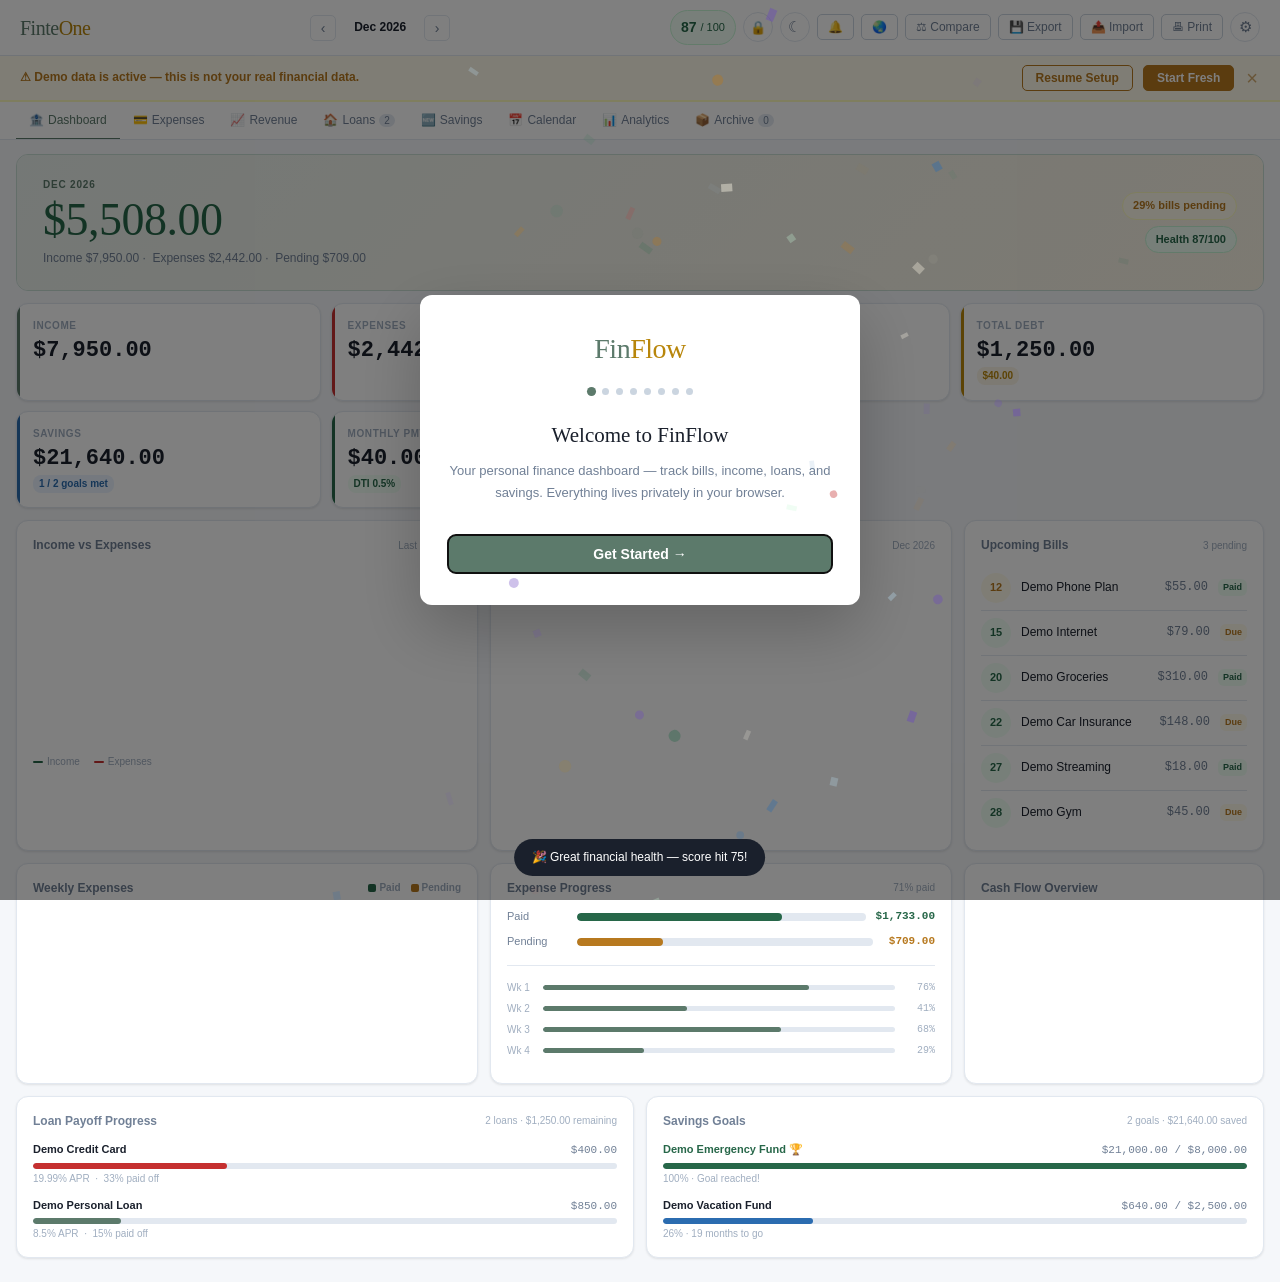
==== commit 5b5325c4: "Fix CSP: remove unsafe-inline scripts via full event delegation refactor - Extract dark-mode IIFE to" ====
--- a/index.html
+++ b/index.html
@@ -5,7 +5,7 @@
 <meta name="viewport" content="width=device-width,initial-scale=1.0">
 <title>FinteOne — Personal Finance Dashboard</title>
 <link rel="manifest" href="manifest.json">
-<meta http-equiv="Content-Security-Policy" content="default-src 'self' 'unsafe-inline' data: blob: https://fonts.googleapis.com https://fonts.gstatic.com https://cdnjs.cloudflare.com https://api.anthropic.com https://open.er-api.com; img-src 'self' data: blob:; connect-src 'self' https://api.anthropic.com https://api.openai.com https://open.er-api.com https://cdnjs.cloudflare.com;">
+<meta http-equiv="Content-Security-Policy" content="default-src 'self' data: blob: https://fonts.googleapis.com https://fonts.gstatic.com https://cdnjs.cloudflare.com https://api.anthropic.com https://open.er-api.com; script-src 'self'; style-src 'self' 'unsafe-inline' https://fonts.googleapis.com; font-src 'self' https://fonts.gstatic.com; img-src 'self' data: blob:; connect-src 'self' https://api.anthropic.com https://api.openai.com https://open.er-api.com https://cdnjs.cloudflare.com;">
 <meta name="theme-color" content="#5C7A6B">
 <meta name="apple-mobile-web-app-capable" content="yes">
 <meta name="apple-mobile-web-app-status-bar-style" content="default">
@@ -16,11 +16,9 @@
 <link rel="stylesheet" href="styles/layout.css">
 <link rel="stylesheet" href="styles/components.css">
 <link rel="stylesheet" href="styles/dark.css">
+<script src="js/darkmode.js"></script>
 </head>
 <body>
-<script id="darkMode-fast-path">
-(function(){try{const s=localStorage.getItem('finflow_dark_cache');if(s==='true')document.body.classList.add('dark');}catch(e){}})();
-</script>
 <canvas id="confettiCanvas" role="presentation" aria-hidden="true"></canvas>
 
 <!-- ── LOCK SCREEN ── -->
@@ -36,27 +34,27 @@
       <div class="pin-dot" id="ld3"></div>
     </div>
     <div class="pin-pad">
-      <button class="pin-key" onclick="lockKeyPress('1')">1</button>
-      <button class="pin-key" onclick="lockKeyPress('2')">2</button>
-      <button class="pin-key" onclick="lockKeyPress('3')">3</button>
-      <button class="pin-key" onclick="lockKeyPress('4')">4</button>
-      <button class="pin-key" onclick="lockKeyPress('5')">5</button>
-      <button class="pin-key" onclick="lockKeyPress('6')">6</button>
-      <button class="pin-key" onclick="lockKeyPress('7')">7</button>
-      <button class="pin-key" onclick="lockKeyPress('8')">8</button>
-      <button class="pin-key" onclick="lockKeyPress('9')">9</button>
-      <button class="pin-key del" onclick="lockKeyPress('bio')" title="Biometric (if available)">🔑</button>
-      <button class="pin-key" onclick="lockKeyPress('0')">0</button>
-      <button class="pin-key del" onclick="lockKeyPress('del')" aria-label="Delete digit">⌫</button>
+      <button class="pin-key" data-action="lockKeyPress" data-arg="1">1</button>
+      <button class="pin-key" data-action="lockKeyPress" data-arg="2">2</button>
+      <button class="pin-key" data-action="lockKeyPress" data-arg="3">3</button>
+      <button class="pin-key" data-action="lockKeyPress" data-arg="4">4</button>
+      <button class="pin-key" data-action="lockKeyPress" data-arg="5">5</button>
+      <button class="pin-key" data-action="lockKeyPress" data-arg="6">6</button>
+      <button class="pin-key" data-action="lockKeyPress" data-arg="7">7</button>
+      <button class="pin-key" data-action="lockKeyPress" data-arg="8">8</button>
+      <button class="pin-key" data-action="lockKeyPress" data-arg="9">9</button>
+      <button class="pin-key del" data-action="lockKeyPress" data-arg="bio" title="Biometric (if available)">🔑</button>
+      <button class="pin-key" data-action="lockKeyPress" data-arg="0">0</button>
+      <button class="pin-key del" data-action="lockKeyPress" data-arg="del" aria-label="Delete digit">⌫</button>
     </div>
     <div class="lock-error" id="lockError"></div>
   </div>
 </div>
 
 <!-- ── PIN SETUP MODAL ── -->
-<div class="modal-overlay" id="pinSetupModal" onclick="if(event.target===this)closePinSetup()">
+<div class="modal-overlay" id="pinSetupModal" data-self-close="closePinSetup">
   <div class="pmodal" style="max-width:360px;" id="pinSetupCard">
-    <button class="close-btn" onclick="closePinSetup()" title="Close PIN setup" aria-label="Close PIN setup">&#215;</button>
+    <button class="close-btn" data-action="closePinSetup" title="Close PIN setup" aria-label="Close PIN setup">&#215;</button>
     <h4 id="pinSetupTitle">Set PIN</h4>
     <p id="pinSetupDesc" style="font-size:12px;color:var(--text-secondary);margin-bottom:12px;">Choose a 4-digit PIN to protect your data.</p>
     <div class="pin-dots" id="setupDots">
@@ -66,23 +64,23 @@
       <div class="pin-dot" id="sd3"></div>
     </div>
     <div class="pin-pad" style="margin-top:10px;">
-      <button class="pin-key" onclick="setupKeyPress('1')">1</button>
-      <button class="pin-key" onclick="setupKeyPress('2')">2</button>
-      <button class="pin-key" onclick="setupKeyPress('3')">3</button>
-      <button class="pin-key" onclick="setupKeyPress('4')">4</button>
-      <button class="pin-key" onclick="setupKeyPress('5')">5</button>
-      <button class="pin-key" onclick="setupKeyPress('6')">6</button>
-      <button class="pin-key" onclick="setupKeyPress('7')">7</button>
-      <button class="pin-key" onclick="setupKeyPress('8')">8</button>
-      <button class="pin-key" onclick="setupKeyPress('9')">9</button>
+      <button class="pin-key" data-action="setupKeyPress" data-arg="1">1</button>
+      <button class="pin-key" data-action="setupKeyPress" data-arg="2">2</button>
+      <button class="pin-key" data-action="setupKeyPress" data-arg="3">3</button>
+      <button class="pin-key" data-action="setupKeyPress" data-arg="4">4</button>
+      <button class="pin-key" data-action="setupKeyPress" data-arg="5">5</button>
+      <button class="pin-key" data-action="setupKeyPress" data-arg="6">6</button>
+      <button class="pin-key" data-action="setupKeyPress" data-arg="7">7</button>
+      <button class="pin-key" data-action="setupKeyPress" data-arg="8">8</button>
+      <button class="pin-key" data-action="setupKeyPress" data-arg="9">9</button>
       <button class="pin-key del" style="visibility:hidden"></button>
-      <button class="pin-key" onclick="setupKeyPress('0')">0</button>
-      <button class="pin-key del" onclick="setupKeyPress('del')" aria-label="Delete digit">⌫</button>
+      <button class="pin-key" data-action="setupKeyPress" data-arg="0">0</button>
+      <button class="pin-key del" data-action="setupKeyPress" data-arg="del" aria-label="Delete digit">⌫</button>
     </div>
     <div class="lock-error" id="setupError"></div>
     <div class="btn-row" style="margin-top:10px;">
-      <button class="btn-s" onclick="closePinSetup()">Cancel</button>
-      <button class="btn-d" id="pinRemoveBtn" onclick="removePin()" style="display:none;color:var(--danger);">Remove PIN</button>
+      <button class="btn-s" data-action="closePinSetup">Cancel</button>
+      <button class="btn-d" id="pinRemoveBtn" data-action="removePin" style="display:none;color:var(--danger);">Remove PIN</button>
     </div>
   </div>
 </div>
@@ -106,7 +104,7 @@
     <div id="obStep0">
       <div class="ob-h" id="obHeading">Welcome to FinFlow</div>
       <div class="ob-sub">Your personal finance dashboard — track bills, income, loans, and savings. Everything lives privately in your browser.</div>
-      <button class="ob-btn-primary" onclick="obGoTo(1)">Get Started &rarr;</button>
+      <button class="ob-btn-primary" data-action="obGoTo" data-arg="1">Get Started &rarr;</button>
     </div>
 
     <!-- Step 1: Name + Currency -->
@@ -119,11 +117,11 @@
       </div>
       <div class="ob-row">
         <div class="ob-label">Currency</div>
-        <select class="ob-select" id="obCurrency" onchange="obUpdateAmtPrefix()"></select>
+        <select class="ob-select" id="obCurrency" data-change="obUpdateAmtPrefix"></select>
       </div>
       <div class="ob-nav">
-        <button class="ob-back" onclick="obGoTo(0)">&#8592; Back</button>
-        <button class="ob-btn-primary" onclick="obGoTo(2)">Next &rarr;</button>
+        <button class="ob-back" data-action="obGoTo" data-arg="0">&#8592; Back</button>
+        <button class="ob-btn-primary" data-action="obGoTo" data-arg="2">Next &rarr;</button>
       </div>
     </div>
 
@@ -133,21 +131,21 @@
       <div class="ob-sub">Add each income source — salary, freelance, benefits, anything received monthly. Press + or Enter after each one.</div>
       <div class="ob-add-row">
         <input class="ob-input" id="obIncName" type="text" placeholder="Source (e.g. Salary, Freelance)" maxlength="60"
-          onkeydown="if(event.key==='Enter'){event.preventDefault();obAddIncome();}">
+          data-enter="obAddIncome">
         <div class="ob-amount-wrap" style="flex:0 0 110px;">
           <span class="ob-amount-prefix" id="obAmtPrefix">$</span>
           <input class="ob-amount-input" id="obIncAmt" type="number" min="0" step="0.01" placeholder="0.00" inputmode="decimal"
-            onkeydown="if(event.key==='Enter'){event.preventDefault();obAddIncome();}">
-        </div>
-        <button class="ob-add-btn" onclick="obAddIncome()" title="Add income source" aria-label="Add income source">+</button>
+            data-enter="obAddIncome">
+        </div>
+        <button class="ob-add-btn" data-action="obAddIncome" title="Add income source" aria-label="Add income source">+</button>
       </div>
       <div class="ob-err" id="obIncomeErr"></div>
       <div id="obIncList" class="ob-item-list ob-list-empty"></div>
       <div class="ob-nav" style="margin-top:14px;">
-        <button class="ob-back" onclick="obGoTo(1)">&#8592; Back</button>
-        <button class="ob-btn-primary" onclick="obSaveIncome()">Next &rarr;</button>
-      </div>
-      <button class="ob-btn-sec" onclick="obGoTo(3)">Skip — I'll add income later</button>
+        <button class="ob-back" data-action="obGoTo" data-arg="1">&#8592; Back</button>
+        <button class="ob-btn-primary" data-action="obSaveIncome">Next &rarr;</button>
+      </div>
+      <button class="ob-btn-sec" data-action="obGoTo" data-arg="3">Skip — I'll add income later</button>
     </div>
 
     <!-- Step 3: Expenses -->
@@ -158,19 +156,19 @@
         <div style="grid-column:1/-1;">
           <div class="ob-label">Expense name</div>
           <input class="ob-input" id="obExpName" type="text" placeholder="e.g. Rent, Netflix" maxlength="60"
-            onkeydown="if(event.key==='Enter'){event.preventDefault();document.getElementById('obExpAmt').focus();}">
+            data-enter-focus="obExpAmt">
         </div>
         <div>
           <div class="ob-label">Amount</div>
           <div class="ob-amount-wrap">
             <span class="ob-amount-prefix" id="obExpPrefix">$</span>
             <input class="ob-amount-input" id="obExpAmt" type="number" min="0" step="0.01" placeholder="0.00" inputmode="decimal"
-              onkeydown="if(event.key==='Enter'){event.preventDefault();document.getElementById('obExpWeek').focus();}">
+              data-enter-focus="obExpWeek">
           </div>
         </div>
         <div>
           <div class="ob-label">Frequency</div>
-          <select class="ob-select" id="obExpFreq" onchange="obFreqChange()">
+          <select class="ob-select" id="obExpFreq" data-change="obFreqChange">
             <option value="monthly">Monthly</option>
             <option value="weekly">Weekly (×4 per month)</option>
             <option value="biweekly">Bi-weekly (×2 per month)</option>
@@ -180,7 +178,7 @@
         </div>
         <div>
           <div class="ob-label">Due day (optional)</div>
-          <input class="ob-input" id="obExpDue" type="number" min="1" max="31" placeholder="e.g. 15" inputmode="numeric" oninput="obDueDayChange()">
+          <input class="ob-input" id="obExpDue" type="number" min="1" max="31" placeholder="e.g. 15" inputmode="numeric" data-input="obDueDayChange">
         </div>
         <div id="obExpWeekRow">
           <div class="ob-label">Week <span id="obWeekHint" style="font-size:9px;color:var(--sage);font-weight:400;"></span></div>
@@ -203,24 +201,24 @@
         <div>
           <div class="ob-label">Note (optional)</div>
           <input class="ob-input" id="obExpNote" type="text" placeholder="e.g. Annual plan" maxlength="120"
-            onkeydown="if(event.key==='Enter'){event.preventDefault();obAddExpense();}">
+            data-enter="obAddExpense">
         </div>
       </div>
       <div style="margin-bottom:8px;">
         <div class="ob-label">Receipt photo (optional)</div>
         <label class="receipt-upload-zone" style="padding:10px 14px;font-size:12px;cursor:pointer;" id="obExpReceiptZone">
           <span id="obExpReceiptLabel">&#128248; Tap to attach image</span>
-          <input type="file" id="obExpReceipt" accept="image/*" style="display:none;" onchange="obHandleReceiptFile(this)">
+          <input type="file" id="obExpReceipt" accept="image/*" style="display:none;" data-change="obHandleReceiptFileFromEl">
         </label>
       </div>
       <div class="ob-err" id="obExpErr"></div>
-      <button class="ob-add-btn full" onclick="obAddExpense()">+ Add Expense</button>
+      <button class="ob-add-btn full" data-action="obAddExpense">+ Add Expense</button>
       <div id="obExpList" class="ob-item-list ob-list-empty"></div>
       <div class="ob-nav" style="margin-top:14px;">
-        <button class="ob-back" onclick="obGoTo(2)">&#8592; Back</button>
-        <button class="ob-btn-primary" onclick="obGoTo(4)">Next &rarr;</button>
-      </div>
-      <button class="ob-btn-sec" onclick="obGoTo(4)">Skip — I'll add expenses later</button>
+        <button class="ob-back" data-action="obGoTo" data-arg="2">&#8592; Back</button>
+        <button class="ob-btn-primary" data-action="obGoTo" data-arg="4">Next &rarr;</button>
+      </div>
+      <button class="ob-btn-sec" data-action="obGoTo" data-arg="4">Skip — I'll add expenses later</button>
     </div>
 
     <!-- Step 4: Loans -->
@@ -231,7 +229,7 @@
         <div class="ob-loan-full">
           <div class="ob-label">Loan / debt name</div>
           <input class="ob-input" id="obLoanName" type="text" placeholder="e.g. Visa Card, Car Loan" maxlength="60"
-            onkeydown="if(event.key==='Enter'){event.preventDefault();obAddLoan();}">
+            data-enter="obAddLoan">
         </div>
         <div>
           <div class="ob-label">Current balance</div>
@@ -249,18 +247,18 @@
           <div class="ob-amount-wrap">
             <span class="ob-amount-prefix" id="obLoanMinPrefix">$</span>
             <input class="ob-amount-input" id="obLoanMin" type="number" min="0" step="0.01" placeholder="0.00" inputmode="decimal"
-              onkeydown="if(event.key==='Enter'){event.preventDefault();obAddLoan();}">
+              data-enter="obAddLoan">
           </div>
         </div>
       </div>
       <div class="ob-err" id="obLoanErr"></div>
-      <button class="ob-add-btn full" onclick="obAddLoan()">+ Add Loan</button>
+      <button class="ob-add-btn full" data-action="obAddLoan">+ Add Loan</button>
       <div id="obLoanList" class="ob-item-list ob-list-empty"></div>
       <div class="ob-nav" style="margin-top:14px;">
-        <button class="ob-back" onclick="obGoTo(3)">&#8592; Back</button>
-        <button class="ob-btn-primary" onclick="obGoTo(5)">Next &rarr;</button>
-      </div>
-      <button class="ob-btn-sec" onclick="obGoTo(5)">Skip — no loans to add</button>
+        <button class="ob-back" data-action="obGoTo" data-arg="3">&#8592; Back</button>
+        <button class="ob-btn-primary" data-action="obGoTo" data-arg="5">Next &rarr;</button>
+      </div>
+      <button class="ob-btn-sec" data-action="obGoTo" data-arg="5">Skip — no loans to add</button>
     </div>
 
     <!-- Step 5: Savings goals -->
@@ -269,7 +267,7 @@
       <div class="ob-sub">Set up goals like an Emergency Fund or Vacation. Press + to add each one.</div>
       <div class="ob-add-row" style="flex-wrap:wrap;gap:6px;">
         <input class="ob-input" id="obSavName" type="text" placeholder="Goal name (e.g. Emergency Fund)" maxlength="60"
-          style="flex:1 1 160px;" onkeydown="if(event.key==='Enter'){event.preventDefault();obAddSaving();}">
+          style="flex:1 1 160px;" data-enter="obAddSaving">
       </div>
       <div style="display:grid;grid-template-columns:1fr 1fr;gap:8px;margin-top:6px;margin-bottom:6px;">
         <div>
@@ -291,7 +289,7 @@
           <div class="ob-amount-wrap">
             <span class="ob-amount-prefix" id="obSavContribPrefix">$</span>
             <input class="ob-amount-input" id="obSavContrib" type="number" min="0" step="0.01" placeholder="0.00" inputmode="decimal"
-              onkeydown="if(event.key==='Enter'){event.preventDefault();obAddSaving();}">
+              data-enter="obAddSaving">
           </div>
         </div>
         <div>
@@ -300,13 +298,13 @@
         </div>
       </div>
       <div class="ob-err" id="obSavErr"></div>
-      <button class="ob-add-btn full" onclick="obAddSaving()">+ Add Goal</button>
+      <button class="ob-add-btn full" data-action="obAddSaving">+ Add Goal</button>
       <div id="obSavList" class="ob-item-list ob-list-empty"></div>
       <div class="ob-nav" style="margin-top:14px;">
-        <button class="ob-back" onclick="obGoTo(4)">&#8592; Back</button>
-        <button class="ob-btn-primary" onclick="obGoTo(6)">Next &rarr;</button>
-      </div>
-      <button class="ob-btn-sec" onclick="obGoTo(6)">Skip — no savings goals yet</button>
+        <button class="ob-back" data-action="obGoTo" data-arg="4">&#8592; Back</button>
+        <button class="ob-btn-primary" data-action="obGoTo" data-arg="6">Next &rarr;</button>
+      </div>
+      <button class="ob-btn-sec" data-action="obGoTo" data-arg="6">Skip — no savings goals yet</button>
     </div>
 
     <!-- Step 6: PIN (optional) -->
@@ -321,24 +319,24 @@
         <div class="pin-dot" id="opd3"></div>
       </div>
       <div class="ob-pin-pad">
-        <button class="pin-key" onclick="obPinKey('1')">1</button>
-        <button class="pin-key" onclick="obPinKey('2')">2</button>
-        <button class="pin-key" onclick="obPinKey('3')">3</button>
-        <button class="pin-key" onclick="obPinKey('4')">4</button>
-        <button class="pin-key" onclick="obPinKey('5')">5</button>
-        <button class="pin-key" onclick="obPinKey('6')">6</button>
-        <button class="pin-key" onclick="obPinKey('7')">7</button>
-        <button class="pin-key" onclick="obPinKey('8')">8</button>
-        <button class="pin-key" onclick="obPinKey('9')">9</button>
+        <button class="pin-key" data-action="obPinKey" data-arg="1">1</button>
+        <button class="pin-key" data-action="obPinKey" data-arg="2">2</button>
+        <button class="pin-key" data-action="obPinKey" data-arg="3">3</button>
+        <button class="pin-key" data-action="obPinKey" data-arg="4">4</button>
+        <button class="pin-key" data-action="obPinKey" data-arg="5">5</button>
+        <button class="pin-key" data-action="obPinKey" data-arg="6">6</button>
+        <button class="pin-key" data-action="obPinKey" data-arg="7">7</button>
+        <button class="pin-key" data-action="obPinKey" data-arg="8">8</button>
+        <button class="pin-key" data-action="obPinKey" data-arg="9">9</button>
         <button class="pin-key del" style="visibility:hidden;"></button>
-        <button class="pin-key" onclick="obPinKey('0')">0</button>
-        <button class="pin-key del" onclick="obPinKey('del')" aria-label="Delete digit">&#9003;</button>
+        <button class="pin-key" data-action="obPinKey" data-arg="0">0</button>
+        <button class="pin-key del" data-action="obPinKey" data-arg="del" aria-label="Delete digit">&#9003;</button>
       </div>
       <div class="ob-err" id="obPinErr" style="text-align:center;margin-top:8px;"></div>
       <div class="ob-nav" style="margin-top:16px;">
-        <button class="ob-back" onclick="obGoTo(5)">&#8592; Back</button>
-      </div>
-      <button class="ob-btn-sec" onclick="obGoTo(7)">Skip — no PIN needed</button>
+        <button class="ob-back" data-action="obGoTo" data-arg="5">&#8592; Back</button>
+      </div>
+      <button class="ob-btn-sec" data-action="obGoTo" data-arg="7">Skip — no PIN needed</button>
     </div>
 
     <!-- Step 7: Done -->
@@ -346,7 +344,7 @@
       <div class="ob-success-icon">&#9989;</div>
       <div class="ob-h">You're all set!</div>
       <div class="ob-sub" id="obDoneMsg">Your dashboard is ready with your data loaded in.</div>
-      <button class="ob-btn-primary" onclick="obFinish()">Open Dashboard</button>
+      <button class="ob-btn-primary" data-action="obFinish">Open Dashboard</button>
     </div>
   </div>
 </div>
@@ -359,63 +357,63 @@
   <div class="logo">Finte<span>One</span></div>
   <div class="topbar-center">
     <div class="month-nav">
-      <button onclick="changeMonth(-1)" title="Previous month" aria-label="Previous month">&#8249;</button>
+      <button data-action="changeMonth" data-arg="-1" title="Previous month" aria-label="Previous month">&#8249;</button>
       <span class="month-label" id="monthLabel"></span>
-      <button onclick="changeMonth(1)" title="Next month" aria-label="Next month">&#8250;</button>
+      <button data-action="changeMonth" data-arg="1" title="Next month" aria-label="Next month">&#8250;</button>
     </div>
   </div>
   <div class="topbar-right">
-    <div class="health-badge" onclick="openHealthModal()" title="Financial Health Score">
+    <div class="health-badge" data-action="openHealthModal" title="Financial Health Score">
       <span class="score" id="healthScore">—</span>
       <span class="hlabel">/ 100</span>
     </div>
-    <button class="dk-btn" onclick="openPinSetup()" id="pinBtn" aria-label="PIN / lock screen" title="Set PIN protection" style="font-size:13px;">🔒</button>
-    <button class="dk-btn" onclick="toggleDark()" id="dkBtn" aria-label="Toggle dark mode" title="Toggle dark mode">☾</button>
-    <button class="tbtn hide-mobile no-print" onclick="toggleNotifications()" id="notifBtn" title="Bill reminders">&#128276;</button>
-    <button class="tbtn hide-mobile no-print" onclick="openCurrencyModal()" title="Currency settings">&#127759;</button>
-    <button class="tbtn hide-mobile no-print" onclick="openCompareModal()" title="Compare two months">&#9878; Compare</button>
-    <button class="tbtn hide-mobile no-print" onclick="exportData()">&#128190; Export</button>
-    <button class="tbtn hide-mobile no-print" onclick="openImport()">&#128228; Import</button>
-    <button class="tbtn hide-mobile no-print" onclick="window.print()">&#128438; Print</button>
-    <button class="dk-btn hide-mobile no-print" onclick="openSettings()" title="Settings" aria-label="Settings" style="font-size:15px;">&#9881;</button>
-    <button class="dk-btn show-mobile no-print" onclick="toggleMobileMenu()" id="mobileMenuBtn" aria-label="More actions" title="More actions" style="font-size:18px;font-weight:600;letter-spacing:1px;">&#8943;</button>
+    <button class="dk-btn" data-action="openPinSetup" id="pinBtn" aria-label="PIN / lock screen" title="Set PIN protection" style="font-size:13px;">🔒</button>
+    <button class="dk-btn" data-action="toggleDark" id="dkBtn" aria-label="Toggle dark mode" title="Toggle dark mode">☾</button>
+    <button class="tbtn hide-mobile no-print" data-action="toggleNotifications" id="notifBtn" title="Bill reminders">&#128276;</button>
+    <button class="tbtn hide-mobile no-print" data-action="openCurrencyModal" title="Currency settings">&#127759;</button>
+    <button class="tbtn hide-mobile no-print" data-action="openCompareModal" title="Compare two months">&#9878; Compare</button>
+    <button class="tbtn hide-mobile no-print" data-action="exportData">&#128190; Export</button>
+    <button class="tbtn hide-mobile no-print" data-action="openImport">&#128228; Import</button>
+    <button class="tbtn hide-mobile no-print" data-action="print">&#128438; Print</button>
+    <button class="dk-btn hide-mobile no-print" data-action="openSettings" title="Settings" aria-label="Settings" style="font-size:15px;">&#9881;</button>
+    <button class="dk-btn show-mobile no-print" data-action="toggleMobileMenu" id="mobileMenuBtn" aria-label="More actions" title="More actions" style="font-size:18px;font-weight:600;letter-spacing:1px;">&#8943;</button>
   </div>
 </div>
 
 <!-- ── DEMO DATA BANNER ── -->
 <div id="demoBanner" style="display:none;" class="demo-banner no-print" role="alert" aria-live="polite">
   <span class="demo-banner-text">&#9888; Demo data is active — this is not your real financial data.</span>
-  <button class="demo-banner-btn" onclick="showOnboarding()" title="Go back to setup">Resume Setup</button>
-  <button class="demo-banner-btn primary" onclick="confirmDemoReset()" title="Wipe demo data and start fresh">Start Fresh</button>
-  <button class="demo-banner-close" onclick="this.parentElement.style.display='none'" aria-label="Dismiss banner">&#215;</button>
+  <button class="demo-banner-btn" data-action="showOnboarding" title="Go back to setup">Resume Setup</button>
+  <button class="demo-banner-btn primary" data-action="confirmDemoReset" title="Wipe demo data and start fresh">Start Fresh</button>
+  <button class="demo-banner-close" data-action="dismissDemoBanner" aria-label="Dismiss banner">&#215;</button>
 </div>
 
 <!-- MOBILE ACTION SHEET -->
 <div id="mobileMenuSheet" style="display:none;position:fixed;bottom:0;left:0;right:0;z-index:500;background:var(--white);border-top:1px solid var(--border);border-radius:16px 16px 0 0;padding:16px;box-shadow:0 -4px 20px rgba(0,0,0,.12);">
   <div style="width:36px;height:4px;background:var(--border-strong);border-radius:2px;margin:0 auto 16px;"></div>
   <div style="display:grid;grid-template-columns:1fr 1fr;gap:10px;">
-    <button class="mbtn" onclick="toggleNotifications();toggleMobileMenu();" id="mobileNotifBtn">&#128276; Reminders</button>
-    <button class="mbtn" onclick="openCurrencyModal();toggleMobileMenu();">&#127759; Currency</button>
-    <button class="mbtn" onclick="openCompareModal();toggleMobileMenu();">&#9878; Compare</button>
-    <button class="mbtn" onclick="exportData();toggleMobileMenu();">&#128190; Export</button>
-    <button class="mbtn" onclick="openImport();toggleMobileMenu();">&#128228; Import</button>
-    <button class="mbtn" onclick="window.print();toggleMobileMenu();">&#128438; Print</button>
-    <button class="mbtn" onclick="openSettings();toggleMobileMenu();" style="grid-column:1/-1;">&#9881; Settings &amp; Danger Zone</button>
-  </div>
-  <button onclick="toggleMobileMenu()" style="width:100%;margin-top:12px;padding:12px;border:none;background:var(--slate-light);border-radius:var(--radius-xs);font-family:'DM Sans',sans-serif;font-size:13px;font-weight:500;color:var(--text-secondary);cursor:pointer;">Cancel</button>
-</div>
-<div id="mobileMenuOverlay" style="display:none;position:fixed;inset:0;z-index:499;background:rgba(0,0,0,.3);" onclick="toggleMobileMenu()"></div>
+    <button class="mbtn" data-action="notifAndCloseMenu" id="mobileNotifBtn">&#128276; Reminders</button>
+    <button class="mbtn" data-action="currencyAndCloseMenu">&#127759; Currency</button>
+    <button class="mbtn" data-action="compareAndCloseMenu">&#9878; Compare</button>
+    <button class="mbtn" data-action="exportAndCloseMenu">&#128190; Export</button>
+    <button class="mbtn" data-action="importAndCloseMenu">&#128228; Import</button>
+    <button class="mbtn" data-action="printAndCloseMenu">&#128438; Print</button>
+    <button class="mbtn" data-action="settingsAndCloseMenu" style="grid-column:1/-1;">&#9881; Settings &amp; Danger Zone</button>
+  </div>
+  <button data-action="toggleMobileMenu" style="width:100%;margin-top:12px;padding:12px;border:none;background:var(--slate-light);border-radius:var(--radius-xs);font-family:'DM Sans',sans-serif;font-size:13px;font-weight:500;color:var(--text-secondary);cursor:pointer;">Cancel</button>
+</div>
+<div id="mobileMenuOverlay" style="display:none;position:fixed;inset:0;z-index:499;background:rgba(0,0,0,.3);" data-action="toggleMobileMenu"></div>
 
 <!-- TABS -->
 <div class="tab-bar no-print">
-  <button class="tab active" id="tab-dashboard"  onclick="switchTab('dashboard',this)"><span class="ti">&#127974;</span><span class="tl"> Dashboard</span></button>
-  <button class="tab" id="tab-expenses"           onclick="switchTab('expenses',this)"><span class="ti">&#128179;</span><span class="tl"> Expenses</span></button>
-  <button class="tab" id="tab-revenue"            onclick="switchTab('revenue',this)"><span class="ti">&#128200;</span><span class="tl"> Revenue</span></button>
-  <button class="tab" id="tab-loans"              onclick="switchTab('loans',this)"><span class="ti">&#127968;</span><span class="tl"> Loans</span> <span class="tbadge" id="loanBadge">5</span></button>
-  <button class="tab" id="tab-savings"            onclick="switchTab('savings',this)"><span class="ti">&#127381;</span><span class="tl"> Savings</span></button>
-  <button class="tab" id="tab-calendar"           onclick="switchTab('calendar',this)"><span class="ti">&#128197;</span><span class="tl"> Calendar</span></button>
-  <button class="tab" id="tab-analytics"          onclick="switchTab('analytics',this)"><span class="ti">&#128202;</span><span class="tl"> Analytics</span></button>
-  <button class="tab" id="tab-archive"            onclick="switchTab('archive',this)"><span class="ti">&#128230;</span><span class="tl"> Archive</span> <span class="tbadge" id="archiveBadge">0</span></button>
+  <button class="tab active" id="tab-dashboard"  data-action="switchTab" data-arg="dashboard" data-arg-self="true"><span class="ti">&#127974;</span><span class="tl"> Dashboard</span></button>
+  <button class="tab" id="tab-expenses"           data-action="switchTab" data-arg="expenses"  data-arg-self="true"><span class="ti">&#128179;</span><span class="tl"> Expenses</span></button>
+  <button class="tab" id="tab-revenue"            data-action="switchTab" data-arg="revenue"   data-arg-self="true"><span class="ti">&#128200;</span><span class="tl"> Revenue</span></button>
+  <button class="tab" id="tab-loans"              data-action="switchTab" data-arg="loans"     data-arg-self="true"><span class="ti">&#127968;</span><span class="tl"> Loans</span> <span class="tbadge" id="loanBadge">5</span></button>
+  <button class="tab" id="tab-savings"            data-action="switchTab" data-arg="savings"   data-arg-self="true"><span class="ti">&#127381;</span><span class="tl"> Savings</span></button>
+  <button class="tab" id="tab-calendar"           data-action="switchTab" data-arg="calendar"  data-arg-self="true"><span class="ti">&#128197;</span><span class="tl"> Calendar</span></button>
+  <button class="tab" id="tab-analytics"          data-action="switchTab" data-arg="analytics" data-arg-self="true"><span class="ti">&#128202;</span><span class="tl"> Analytics</span></button>
+  <button class="tab" id="tab-archive"            data-action="switchTab" data-arg="archive"   data-arg-self="true"><span class="ti">&#128230;</span><span class="tl"> Archive</span> <span class="tbadge" id="archiveBadge">0</span></button>
 </div>
 
 <div class="main" id="main-content">
@@ -579,14 +577,14 @@
       <div id="monthTags" role="list" aria-label="Active months" style="display:flex;flex-wrap:nowrap;gap:5px;overflow-x:auto;max-width:100%;padding-bottom:2px;"></div>
     </div>
     <div style="display:flex;gap:6px;flex-wrap:wrap;">
-      <button class="clone-btn" onclick="openCloneModal()">&#128260; Clone Month</button>
-      <button class="tbtn no-print" onclick="openCsvModal()" style="color:var(--blue);border-color:var(--blue-mid);">&#128229; Import CSV</button>
-      <button class="nm-btn" onclick="openNewMonthModal()">+ New Month</button>
+      <button class="clone-btn" data-action="openCloneModal">&#128260; Clone Month</button>
+      <button class="tbtn no-print" data-action="openCsvModal" style="color:var(--blue);border-color:var(--blue-mid);">&#128229; Import CSV</button>
+      <button class="nm-btn" data-action="openNewMonthModal">+ New Month</button>
     </div>
   </div>
   <div class="stor-alert" id="storAlert">
     <span>&#9888;</span><span id="storMsg">Storage is nearly full.</span>
-    <button class="tbtn" style="margin-left:auto;" onclick="exportData()">Export Backup</button>
+    <button class="tbtn" style="margin-left:auto;" data-action="exportData">Export Backup</button>
   </div>
 
   <!-- Budget Envelopes -->
@@ -603,8 +601,8 @@
   <div class="section-hdr" style="margin-bottom:10px;">
     <div style="font-weight:600;font-size:14px;" id="expMonthHdr">Expenses</div>
     <div style="display:flex;gap:6px;align-items:center;flex-wrap:wrap;">
-      <button class="tbtn no-print" id="recurAutoFillBtn" onclick="recurringAutoFill()" style="color:var(--blue);border-color:var(--blue-mid);font-size:11px;display:none;">&#8635; Auto-fill Recurring</button>
-      <button class="reset-btn no-print" onclick="openResetModal('expenses')" title="Clear all expense items for this month">&#128465; Reset Expenses</button>
+      <button class="tbtn no-print" id="recurAutoFillBtn" data-action="recurringAutoFill" style="color:var(--blue);border-color:var(--blue-mid);font-size:11px;display:none;">&#8635; Auto-fill Recurring</button>
+      <button class="reset-btn no-print" data-action="openResetModal" data-arg="expenses" title="Clear all expense items for this month">&#128465; Reset Expenses</button>
     </div>
   </div>
 
@@ -635,8 +633,8 @@
     <div class="card-header">
       <div class="card-title">&#128197; Monthly Revenue &amp; Expense Tracker</div>
       <div style="display:flex;gap:5px;" class="no-print">
-        <button class="rev-toggle-btn active" id="revT12" onclick="setRevWin(12,this)">Last 12</button>
-        <button class="rev-toggle-btn" id="revTAll" onclick="setRevWin(999,this)">All</button>
+        <button class="rev-toggle-btn active" id="revT12" data-action="setRevWin" data-arg="12" data-arg-self="true">Last 12</button>
+        <button class="rev-toggle-btn" id="revTAll" data-action="setRevWin" data-arg="999" data-arg-self="true">All</button>
       </div>
     </div>
     <div style="overflow-x:auto;"><table><thead id="revTHead"></thead><tbody id="revTBody"></tbody></table></div>
@@ -646,8 +644,8 @@
       <div class="card-header">
         <div class="card-title">Income Sources — <span id="revMonHdr" style="color:var(--sage);"></span></div>
         <div style="display:flex;gap:6px;">
-          <button class="reset-btn no-print" onclick="openResetModal('revenue')" title="Clear all income sources for this month">&#128465; Reset</button>
-          <button class="nm-btn no-print" onclick="openRevModal(-1)">+ Add Income</button>
+          <button class="reset-btn no-print" data-action="openResetModal" data-arg="revenue" title="Clear all income sources for this month">&#128465; Reset</button>
+          <button class="nm-btn no-print" data-action="openRevModal" data-arg="-1">+ Add Income</button>
         </div>
       </div>
       <table>
@@ -681,11 +679,11 @@
     <div style="display:flex;gap:8px;align-items:center;flex-wrap:wrap;">
       <div style="display:flex;align-items:center;gap:6px;flex-wrap:wrap;">
         <span style="font-size:11px;color:var(--text-muted);">Strategy:</span>
-        <button class="strat-btn" id="btn-avalanche" onclick="setStrategy('avalanche')">&#9650; Avalanche</button>
-        <button class="strat-btn" id="btn-snowball" onclick="setStrategy('snowball')">&#9731; Snowball</button>
-      </div>
-      <button class="reset-btn no-print" onclick="openResetModal('loans')" title="Clear all loan payment history for this month">&#128465; Reset Pmts</button>
-      <button class="nm-btn no-print" onclick="openLoanModal(-1)">+ Add Loan</button>
+        <button class="strat-btn" id="btn-avalanche" data-action="setStrategy" data-arg="avalanche">&#9650; Avalanche</button>
+        <button class="strat-btn" id="btn-snowball" data-action="setStrategy" data-arg="snowball">&#9731; Snowball</button>
+      </div>
+      <button class="reset-btn no-print" data-action="openResetModal" data-arg="loans" title="Clear all loan payment history for this month">&#128465; Reset Pmts</button>
+      <button class="nm-btn no-print" data-action="openLoanModal" data-arg="-1">+ Add Loan</button>
     </div>
   </div>
   <div id="strategyTip" class="strategy-tip"></div>
@@ -699,7 +697,7 @@
     <div style="font-weight:600;font-size:12px;color:var(--sage);margin-bottom:8px;">&#127381; Extra Payment Simulator</div>
     <div class="slider-row">
       <span style="font-size:12px;color:var(--text-secondary);min-width:110px;">Extra monthly $</span>
-      <input type="range" id="bonusSlider" aria-label="Extra monthly payment amount" min="0" max="2000" step="50" value="0" oninput="updateBonus(this.value)">
+      <input type="range" id="bonusSlider" aria-label="Extra monthly payment amount" min="0" max="2000" step="50" value="0" data-input="updateBonus" data-input-val="true">
       <span class="sv" id="bonusVal">$0</span>
     </div>
     <div id="bonusResult" style="font-size:12px;color:var(--text-secondary);margin-top:4px;min-height:16px;"></div>
@@ -714,18 +712,18 @@
       <div class="loan-grid">
         <div style="display:grid;gap:9px;">
           <div class="fr">
-            <div class="fg"><label for="calcSel" class="fl">Select Loan</label><select class="fi" id="calcSel" onchange="calcFromLoan()"><option value="custom">Custom</option></select></div>
-            <div class="fg"><label for="calcP" class="fl">Principal ($)</label><input class="fi" type="number" id="calcP" aria-label="Principal balance" placeholder="e.g. 10000" oninput="runCalc()"></div>
+            <div class="fg"><label for="calcSel" class="fl">Select Loan</label><select class="fi" id="calcSel" data-change="calcFromLoan"><option value="custom">Custom</option></select></div>
+            <div class="fg"><label for="calcP" class="fl">Principal ($)</label><input class="fi" type="number" id="calcP" aria-label="Principal balance" placeholder="e.g. 10000" data-input="runCalc"></div>
           </div>
           <div class="fr">
-            <div class="fg"><label for="calcR" class="fl">Interest Rate (%)</label><input class="fi" type="number" id="calcR" aria-label="Annual interest rate" placeholder="e.g. 19.99" step="0.01" oninput="runCalc()"></div>
-            <div class="fg"><label for="calcMin" class="fl">Min. Payment ($)</label><input class="fi" type="number" id="calcMin" aria-label="Minimum monthly payment" placeholder="e.g. 250" oninput="runCalc()"></div>
+            <div class="fg"><label for="calcR" class="fl">Interest Rate (%)</label><input class="fi" type="number" id="calcR" aria-label="Annual interest rate" placeholder="e.g. 19.99" step="0.01" data-input="runCalc"></div>
+            <div class="fg"><label for="calcMin" class="fl">Min. Payment ($)</label><input class="fi" type="number" id="calcMin" aria-label="Minimum monthly payment" placeholder="e.g. 250" data-input="runCalc"></div>
           </div>
           <div class="fr">
-            <div class="fg"><label for="calcT" class="fl">Target Payoff</label><input class="fi" type="number" id="calcT" aria-label="Target payoff months" placeholder="e.g. 36" inputmode="numeric" oninput="runCalc()"></div>
-            <div class="fg"><label for="calcPT" class="fl">Period</label><select class="fi" id="calcPT" onchange="runCalc()"><option value="months">Months</option><option value="years">Years</option></select></div>
+            <div class="fg"><label for="calcT" class="fl">Target Payoff</label><input class="fi" type="number" id="calcT" aria-label="Target payoff months" placeholder="e.g. 36" inputmode="numeric" data-input="runCalc"></div>
+            <div class="fg"><label for="calcPT" class="fl">Period</label><select class="fi" id="calcPT" data-change="runCalc"><option value="months">Months</option><option value="years">Years</option></select></div>
           </div>
-          <div class="fg"><label for="calcE" class="fl">Extra Monthly ($)</label><input class="fi" type="number" id="calcE" aria-label="Extra monthly payment" placeholder="0" inputmode="decimal" oninput="runCalc()"></div>
+          <div class="fg"><label for="calcE" class="fl">Extra Monthly ($)</label><input class="fi" type="number" id="calcE" aria-label="Extra monthly payment" placeholder="0" inputmode="decimal" data-input="runCalc"></div>
         </div>
         <div class="calc-result">
           <div class="rr"><span class="rl">Monthly Payment</span><span class="rv big" id="calcMonthly">$0</span></div>
@@ -755,8 +753,8 @@
   <div class="section-hdr">
     <div class="section-title">Savings Goals</div>
     <div style="display:flex;gap:8px;align-items:center;">
-      <button class="reset-btn no-print" onclick="openResetModal('savings')" title="Clear all savings goals and balances">&#128465; Reset Savings</button>
-      <button class="nm-btn" onclick="openSavModal(-1)">+ Add Goal</button>
+      <button class="reset-btn no-print" data-action="openResetModal" data-arg="savings" title="Clear all savings goals and balances">&#128465; Reset Savings</button>
+      <button class="nm-btn" data-action="openSavModal" data-arg="-1">+ Add Goal</button>
     </div>
   </div>
   <div class="metrics-row">
@@ -779,7 +777,7 @@
   <div class="card" style="margin-top:14px;">
     <div class="card-header">
       <div class="card-title">&#127919; Financial Goals</div>
-      <button class="nm-btn" onclick="openGoalModal(-1)" style="font-size:11px;padding:4px 9px;">+ Add Goal</button>
+      <button class="nm-btn" data-action="openGoalModal" data-arg="-1" style="font-size:11px;padding:4px 9px;">+ Add Goal</button>
     </div>
     <div style="padding:12px;">
       <div class="goals-grid" id="goalsGrid"></div>
@@ -798,7 +796,7 @@
     <div class="section-title">Bill Calendar — <span id="calMonthTitle" style="color:var(--sage);"></span></div>
     <div style="display:flex;align-items:center;gap:8px;flex-wrap:wrap;">
       <span style="font-size:12px;color:var(--text-muted);display:none;" class="show-desktop">Bills appear when you set a due day on an expense item.</span>
-      <button class="tbtn no-print" onclick="switchTab('expenses',document.getElementById('tab-expenses'))" style="font-size:11px;color:var(--sage);border-color:var(--sage-mid);">&#128197; Go to Expenses to set due dates</button>
+      <button class="tbtn no-print" data-action="switchToExpensesTab" style="font-size:11px;color:var(--sage);border-color:var(--sage-mid);">&#128197; Go to Expenses to set due dates</button>
     </div>
   </div>
   <div class="card">
@@ -822,7 +820,7 @@
 
 <!-- ═══ ANALYTICS ═══ -->
 <div class="section" id="section-analytics">
-  <div style="display:flex;justify-content:space-between;align-items:center;margin-bottom:14px;flex-wrap:wrap;gap:8px;"><div class="section-title" style="margin-bottom:0;">Analytics &amp; Insights</div><button class="tbtn no-print" onclick="openCatManager()" style="font-size:11px;">&#127991; Manage Categories</button></div>
+  <div style="display:flex;justify-content:space-between;align-items:center;margin-bottom:14px;flex-wrap:wrap;gap:8px;"><div class="section-title" style="margin-bottom:0;">Analytics &amp; Insights</div><button class="tbtn no-print" data-action="openCatManager" style="font-size:11px;">&#127991; Manage Categories</button></div>
   <div class="metrics-row">
     <div class="mc al-sage"><div class="ml">Avg Monthly Income</div><div class="mv" id="an-avginc">$0</div><div class="ms">All months</div></div>
     <div class="mc al-danger"><div class="ml">Avg Monthly Expenses</div><div class="mv" id="an-avgexp">$0</div><div class="ms">All months</div></div>
@@ -853,8 +851,8 @@
         <div class="card-header">
           <div class="card-title">&#128161; Smart Insights</div>
           <div style="display:flex;align-items:center;gap:6px;">
-            <button class="tbtn no-print" id="aiInsightBtn" onclick="runAiInsights()" style="font-size:11px;">&#128279; Connect AI</button>
-            <button class="tbtn no-print" id="aiManageBtn" onclick="openClaudeManage()" title="AI settings" style="font-size:11px;display:none;">&#9881; API</button>
+            <button class="tbtn no-print" id="aiInsightBtn" data-action="runAiInsights" style="font-size:11px;">&#128279; Connect AI</button>
+            <button class="tbtn no-print" id="aiManageBtn" data-action="openClaudeManage" title="AI settings" style="font-size:11px;display:none;">&#9881; API</button>
           </div>
         </div>
 
@@ -865,16 +863,16 @@
         <div id="aiActionGrid" style="display:none;" class="ai-section-pad">
           <div style="font-size:10px;font-weight:700;text-transform:uppercase;letter-spacing:.6px;color:var(--text-muted);margin-bottom:8px;">AI Analysis</div>
           <div class="ai-action-grid">
-            <button class="ai-mode-btn" id="modeBtn-general"  onclick="runInsightMode('general')">&#129302; General Insights</button>
-            <button class="ai-mode-btn" id="modeBtn-debt"     onclick="runInsightMode('debt')">&#128179; Debt Optimizer</button>
-            <button class="ai-mode-btn" id="modeBtn-anomaly"  onclick="runInsightMode('anomaly')">&#128269; Spending Anomalies</button>
-            <button class="ai-mode-btn" id="modeBtn-budget"   onclick="runInsightMode('budget')">&#128200; Budget Recommender</button>
-            <button class="ai-mode-btn" id="modeBtn-summary"  onclick="runInsightMode('summary')">&#128197; Monthly Summary</button>
-            <button class="ai-mode-btn" id="modeBtn-forecast" onclick="runInsightMode('forecast')">&#128302; Cash Flow Forecast</button>
+            <button class="ai-mode-btn" id="modeBtn-general"  data-action="runInsightMode" data-arg="general">&#129302; General Insights</button>
+            <button class="ai-mode-btn" id="modeBtn-debt"     data-action="runInsightMode" data-arg="debt">&#128179; Debt Optimizer</button>
+            <button class="ai-mode-btn" id="modeBtn-anomaly"  data-action="runInsightMode" data-arg="anomaly">&#128269; Spending Anomalies</button>
+            <button class="ai-mode-btn" id="modeBtn-budget"   data-action="runInsightMode" data-arg="budget">&#128200; Budget Recommender</button>
+            <button class="ai-mode-btn" id="modeBtn-summary"  data-action="runInsightMode" data-arg="summary">&#128197; Monthly Summary</button>
+            <button class="ai-mode-btn" id="modeBtn-forecast" data-action="runInsightMode" data-arg="forecast">&#128302; Cash Flow Forecast</button>
           </div>
           <div class="ai-qa-row">
-            <input type="text" id="aiQuestion" class="fi" placeholder="Ask anything… e.g. Should I pay off MBNA or CL first?" style="font-size:12px;" onkeydown="if(event.key==='Enter')runInsightMode('qa')">
-            <button class="btn-p" onclick="runInsightMode('qa')" style="padding:8px 14px;font-size:12px;white-space:nowrap;">&#128172; Ask</button>
+            <input type="text" id="aiQuestion" class="fi" placeholder="Ask anything… e.g. Should I pay off MBNA or CL first?" style="font-size:12px;" data-enter="runInsightModeQa">
+            <button class="btn-p" data-action="runInsightMode" data-arg="qa" style="padding:8px 14px;font-size:12px;white-space:nowrap;">&#128172; Ask</button>
           </div>
         </div>
 
@@ -893,7 +891,7 @@
       <span style="font-size:12px;color:var(--text-muted);" id="archiveThresholdLabel">Auto-archives months older than 6 months</span>
       <div style="display:flex;align-items:center;gap:6px;">
         <label for="archiveThreshold" style="font-size:11px;color:var(--text-secondary);">Threshold:</label>
-        <select id="archiveThreshold" class="fi" style="width:auto;padding:4px 8px;font-size:12px;" onchange="updateArchiveThreshold(this.value)">
+        <select id="archiveThreshold" class="fi" style="width:auto;padding:4px 8px;font-size:12px;" data-change="updateArchiveThreshold" data-change-val="true">
           <option value="3">3 months</option>
           <option value="6" selected>6 months</option>
           <option value="9">9 months</option>
@@ -912,7 +910,7 @@
   <div class="archive-readonly-banner" id="archiveBanner" style="display:none;">
     <span>&#128274;</span>
     <span id="archiveBannerMsg">This month is archived.</span>
-    <button class="restore-btn" style="margin-left:auto;" id="archiveBannerRestoreBtn" onclick="openRestoreModal(this.dataset.key)">Restore</button>
+    <button class="restore-btn" style="margin-left:auto;" id="archiveBannerRestoreBtn" data-action="openRestoreModal" data-arg-from="key">Restore</button>
   </div>
 
   <div id="archiveList"></div>
@@ -922,9 +920,9 @@
 
 <!-- MODALS -->
 <!-- Health -->
-<div class="modal-overlay" id="healthModal" onclick="if(event.target===this)closeHealthModal()">
+<div class="modal-overlay" id="healthModal" data-self-close="closeHealthModal">
   <div class="modal">
-    <button class="close-btn" onclick="closeHealthModal()" title="Close health score" aria-label="Close health score">&#215;</button>
+    <button class="close-btn" data-action="closeHealthModal" title="Close health score" aria-label="Close health score">&#215;</button>
     <h3>Financial Health Score</h3>
     <p style="font-size:12px;color:var(--text-secondary);margin-top:3px;">Scored across 6 financial pillars</p>
     <div class="score-ring">
@@ -936,9 +934,9 @@
   </div>
 </div>
 <!-- New Month -->
-<div class="modal-overlay" id="newMonthModal" onclick="if(event.target===this)closeNewMonthModal()">
+<div class="modal-overlay" id="newMonthModal" data-self-close="closeNewMonthModal">
   <div class="pmodal">
-    <button class="close-btn" onclick="closeNewMonthModal()" title="Close new month" aria-label="Close new month">&#215;</button>
+    <button class="close-btn" data-action="closeNewMonthModal" title="Close new month" aria-label="Close new month">&#215;</button>
     <h4>Add New Month</h4>
     <div class="fl" style="display:block;margin-bottom:4px;">Month &amp; Year</div>
     <div style="display:grid;grid-template-columns:1fr 1fr;gap:8px;margin-bottom:9px;">
@@ -948,15 +946,15 @@
     <label for="cloneFromSel" class="fl" style="display:block;margin-bottom:4px;">Start with data from</label>
     <select id="cloneFromSel"><option value="blank">Blank (empty)</option></select>
     <div class="btn-row">
-      <button class="btn-s" onclick="closeNewMonthModal()">Cancel</button>
-      <button class="btn-p" onclick="createNewMonth()">Create Month</button>
+      <button class="btn-s" data-action="closeNewMonthModal">Cancel</button>
+      <button class="btn-p" data-action="createNewMonth">Create Month</button>
     </div>
   </div>
 </div>
 <!-- Savings Goal -->
-<div class="modal-overlay" id="savModal" onclick="if(event.target===this)closeSavModal()">
+<div class="modal-overlay" id="savModal" data-self-close="closeSavModal">
   <div class="pmodal">
-    <button class="close-btn" onclick="closeSavModal()" title="Close savings goal" aria-label="Close savings goal">&#215;</button>
+    <button class="close-btn" data-action="closeSavModal" title="Close savings goal" aria-label="Close savings goal">&#215;</button>
     <h4 id="savModalTitle">Add Savings Goal</h4>
     <div class="fg" style="margin-bottom:9px;"><label for="savName" class="fl">Goal Name</label><input id="savName" aria-label="Goal name" placeholder="e.g. Emergency Fund"></div>
     <div class="fr" style="margin-bottom:9px;">
@@ -971,15 +969,15 @@
       &#128161; Monthly contribution will auto-appear as a Savings expense in your expense tracker.
     </div>
     <div class="btn-row">
-      <button class="btn-s" onclick="closeSavModal()">Cancel</button>
-      <button class="btn-p" onclick="saveSavGoal()">Save Goal</button>
+      <button class="btn-s" data-action="closeSavModal">Cancel</button>
+      <button class="btn-p" data-action="saveSavGoal">Save Goal</button>
     </div>
   </div>
 </div>
 <!-- Deposit / Withdraw -->
-<div class="modal-overlay" id="txnModal" onclick="if(event.target===this)closeTxnModal()">
+<div class="modal-overlay" id="txnModal" data-self-close="closeTxnModal">
   <div class="pmodal">
-    <button class="close-btn" onclick="closeTxnModal()" title="Close transaction" aria-label="Close transaction">&#215;</button>
+    <button class="close-btn" data-action="closeTxnModal" title="Close transaction" aria-label="Close transaction">&#215;</button>
     <h4 id="txnTitle">Deposit to Savings</h4>
     <p style="font-size:12px;color:var(--text-secondary);margin-bottom:12px;" id="txnGoalName"></p>
     <div class="fg" style="margin-bottom:9px;"><label for="txnAmount" class="fl">Amount ($)</label><input id="txnAmount" type="number" placeholder="0" min="0"></div>
@@ -988,75 +986,75 @@
       &#9888; Withdrawing more than current balance will set balance to $0.
     </div>
     <div class="btn-row">
-      <button class="btn-s" onclick="closeTxnModal()">Cancel</button>
-      <button class="btn-p" id="txnConfirmBtn" onclick="confirmTxn()">Confirm Deposit</button>
+      <button class="btn-s" data-action="closeTxnModal">Cancel</button>
+      <button class="btn-p" id="txnConfirmBtn" data-action="confirmTxn">Confirm Deposit</button>
     </div>
   </div>
 </div>
 <!-- Due Date picker (inline click on calendar day) -->
-<div class="modal-overlay" id="dueDateModal" onclick="if(event.target===this)closeDueDateModal()">
+<div class="modal-overlay" id="dueDateModal" data-self-close="closeDueDateModal">
   <div class="pmodal">
-    <button class="close-btn" onclick="closeDueDateModal()" title="Close due date picker" aria-label="Close due date picker">&#215;</button>
+    <button class="close-btn" data-action="closeDueDateModal" title="Close due date picker" aria-label="Close due date picker">&#215;</button>
     <h4>Set Due Date</h4>
     <p style="font-size:12px;color:var(--text-secondary);margin-bottom:12px;" id="dueDateItemName"></p>
     <div class="fg" style="margin-bottom:9px;"><label for="dueDayInput" class="fl">Day of month (1–31)</label><input id="dueDayInput" aria-label="Due day of month" type="number" min="1" max="31" placeholder="e.g. 15"></div>
     <div style="font-size:11px;color:var(--text-muted);margin-bottom:9px;">This day will show as a bill on the Calendar every month for this expense.</div>
     <div class="btn-row">
-      <button class="btn-s" onclick="clearDueDate()">Clear Due Date</button>
-      <button class="btn-p" onclick="saveDueDate()">Set Date</button>
+      <button class="btn-s" data-action="clearDueDate">Clear Due Date</button>
+      <button class="btn-p" data-action="saveDueDate">Set Date</button>
     </div>
   </div>
 </div>
 <!-- Delete savings confirm -->
-<div class="modal-overlay" id="delSavModal" onclick="if(event.target===this)closeDelSav()">
+<div class="modal-overlay" id="delSavModal" data-self-close="closeDelSav">
   <div class="pmodal">
-    <button class="close-btn" onclick="closeDelSav()" title="Close delete confirmation" aria-label="Close delete confirmation">&#215;</button>
+    <button class="close-btn" data-action="closeDelSav" title="Close delete confirmation" aria-label="Close delete confirmation">&#215;</button>
     <h4>Delete Savings Goal?</h4>
     <p style="font-size:13px;color:var(--text-secondary);margin-bottom:14px;" id="delSavName"></p>
     <div class="btn-row">
-      <button class="btn-s" onclick="closeDelSav()">Cancel</button>
-      <button class="btn-d" onclick="confirmDelSav()">Delete</button>
+      <button class="btn-s" data-action="closeDelSav">Cancel</button>
+      <button class="btn-d" data-action="confirmDelSav">Delete</button>
     </div>
   </div>
 </div>
 <!-- Import -->
-<div class="modal-overlay" id="importModal" onclick="if(event.target===this)closeImport()">
+<div class="modal-overlay" id="importModal" data-self-close="closeImport">
   <div class="pmodal">
-    <button class="close-btn" onclick="closeImport()" title="Close import" aria-label="Close import">&#215;</button>
+    <button class="close-btn" data-action="closeImport" title="Close import" aria-label="Close import">&#215;</button>
     <h4>Import Backup</h4>
     <p style="font-size:12px;color:var(--text-secondary);margin-bottom:10px;">Paste a previously exported JSON backup. This will overwrite all current data.</p>
     <textarea id="importJson" rows="6" style="resize:vertical;" placeholder="Paste JSON here..."></textarea>
     <div class="btn-row">
-      <button class="btn-s" onclick="closeImport()">Cancel</button>
-      <button class="btn-d" onclick="doImport()">Import &amp; Overwrite</button>
+      <button class="btn-s" data-action="closeImport">Cancel</button>
+      <button class="btn-d" data-action="doImport">Import &amp; Overwrite</button>
     </div>
   </div>
 </div>
 <!-- Envelope edit -->
-<div class="modal-overlay" id="envModal" onclick="if(event.target===this)closeEnvModal()">
+<div class="modal-overlay" id="envModal" data-self-close="closeEnvModal">
   <div class="pmodal">
-    <button class="close-btn" onclick="closeEnvModal()" title="Close budget envelope" aria-label="Close budget envelope">&#215;</button>
+    <button class="close-btn" data-action="closeEnvModal" title="Close budget envelope" aria-label="Close budget envelope">&#215;</button>
     <h4>Edit Budget Cap</h4>
     <p style="font-size:12px;color:var(--text-secondary);margin-bottom:10px;" id="envCatName"></p>
     <div class="fg" style="margin-bottom:9px;"><label for="envCapInput" class="fl">Monthly Cap ($)</label><input id="envCapInput" type="number" min="0"></div>
     <div class="btn-row">
-      <button class="btn-s" onclick="closeEnvModal()">Cancel</button>
-      <button class="btn-p" onclick="saveEnvCap()">Save Cap</button>
+      <button class="btn-s" data-action="closeEnvModal">Cancel</button>
+      <button class="btn-p" data-action="saveEnvCap">Save Cap</button>
     </div>
   </div>
 </div>
 <!-- ══════════════════════════════════════════════════
      MODALS — Add / Edit Expense Item
      ══════════════════════════════════════════════════ -->
-<div class="modal-overlay" id="itemModal" onclick="if(event.target===this)closeItemModal()">
+<div class="modal-overlay" id="itemModal" data-self-close="closeItemModal">
   <div class="pmodal" style="max-width:480px;">
-    <button class="close-btn" onclick="closeItemModal()" title="Close" aria-label="Close">&#215;</button>
+    <button class="close-btn" data-action="closeItemModal" title="Close" aria-label="Close">&#215;</button>
     <h4 id="itemModalTitle">Add Expense</h4>
     <div style="font-size:11px;color:var(--text-muted);margin-bottom:10px;" id="itemModalWeekLabel"></div>
     <div class="fr" style="margin-bottom:9px;">
       <div class="fg" style="flex:2;">
         <label for="iName" class="fl">Item Name</label>
-        <input class="fi" id="iName" type="text" placeholder="e.g. Rent, Netflix" maxlength="60" oninput="itemNameAutoTag(this.value)" autocomplete="off">
+        <input class="fi" id="iName" type="text" placeholder="e.g. Rent, Netflix" maxlength="60" data-input="itemNameAutoTag" data-input-val="true" autocomplete="off">
       </div>
       <div class="fg">
         <label for="iAmount" class="fl">Amount ($)</label>
@@ -1066,8 +1064,8 @@
     <div style="margin-bottom:9px;">
       <div class="fl" style="margin-bottom:6px;">Status</div>
       <div style="display:flex;gap:8px;">
-        <button class="status-opt opt-pending sel" id="iStatusPending" onclick="setItemStatus('pending')">&#9203; Pending</button>
-        <button class="status-opt opt-paid" id="iStatusPaid" onclick="setItemStatus('paid')">&#9989; Paid</button>
+        <button class="status-opt opt-pending sel" id="iStatusPending" data-action="setItemStatus" data-arg="pending">&#9203; Pending</button>
+        <button class="status-opt opt-paid" id="iStatusPaid" data-action="setItemStatus" data-arg="paid">&#9989; Paid</button>
       </div>
     </div>
     <div style="margin-bottom:9px;">
@@ -1082,11 +1080,11 @@
       <label for="iDueDay" class="fl">Due day of month (optional)</label>
       <input class="fi" id="iDueDay" type="number" min="1" max="31" placeholder="e.g. 15" inputmode="numeric">
       <div class="due-day-grid" id="dueDayGrid"></div>
-      <button class="tbtn" style="margin-top:4px;font-size:10px;" onclick="clearItemDueDay()">Clear due date</button>
+      <button class="tbtn" style="margin-top:4px;font-size:10px;" data-action="clearItemDueDay">Clear due date</button>
     </div>
     <div style="margin-bottom:9px;">
       <label for="iFrequency" class="fl">Frequency</label>
-      <select class="fi" id="iFrequency" onchange="itemFreqChange()">
+      <select class="fi" id="iFrequency" data-change="itemFreqChange">
         <option value="monthly">Monthly (standard)</option>
         <option value="weekly">Weekly — adds to all 4 weeks</option>
         <option value="biweekly">Bi-weekly — adds to Week 1 &amp; 3</option>
@@ -1108,29 +1106,29 @@
       <div class="fl" style="margin-bottom:4px;">Receipt (optional, max 200KB)</div>
       <label class="receipt-upload-zone" id="iReceiptZone" style="padding:10px 14px;font-size:12px;cursor:pointer;display:block;">
         <span>&#128248; Tap to attach image</span>
-        <input type="file" id="iReceiptInput" accept="image/*" style="display:none;" onchange="handleItemReceipt(this.files[0])">
+        <input type="file" id="iReceiptInput" accept="image/*" style="display:none;" data-change="handleItemReceiptFromEl">
       </label>
       <div id="iReceiptPreview"></div>
     </div>
     <div id="iDeleteConfirm" class="quick-confirm">
       <div class="quick-confirm-msg">Delete this expense item?</div>
       <div class="quick-confirm-btns">
-        <button class="btn-s" onclick="hideItemDeleteConfirm()">Cancel</button>
-        <button class="btn-d" onclick="confirmDeleteItem()">Delete</button>
-      </div>
-    </div>
-    <div class="btn-row">
-      <button class="btn-s" onclick="closeItemModal()">Cancel</button>
-      <button class="btn-d" id="iDeleteBtn" onclick="deleteItemFromModal()" style="display:none;">&#128465; Delete</button>
-      <button class="btn-p" onclick="saveItemModal()">Save</button>
+        <button class="btn-s" data-action="hideItemDeleteConfirm">Cancel</button>
+        <button class="btn-d" data-action="confirmDeleteItem">Delete</button>
+      </div>
+    </div>
+    <div class="btn-row">
+      <button class="btn-s" data-action="closeItemModal">Cancel</button>
+      <button class="btn-d" id="iDeleteBtn" data-action="deleteItemFromModal" style="display:none;">&#128465; Delete</button>
+      <button class="btn-p" data-action="saveItemModal">Save</button>
     </div>
   </div>
 </div>
 
 <!-- ── LOAN MODAL ── -->
-<div class="modal-overlay" id="loanModal" onclick="if(event.target===this)closeLoanModal()">
+<div class="modal-overlay" id="loanModal" data-self-close="closeLoanModal">
   <div class="pmodal">
-    <button class="close-btn" onclick="closeLoanModal()" title="Close" aria-label="Close">&#215;</button>
+    <button class="close-btn" data-action="closeLoanModal" title="Close" aria-label="Close">&#215;</button>
     <h4 id="loanModalTitle">Add Loan</h4>
     <div class="fg" style="margin-bottom:9px;"><label for="lName" class="fl">Loan / Debt Name</label><input class="fi" id="lName" type="text" placeholder="e.g. Visa Card, Car Loan" maxlength="60"></div>
     <div class="fr" style="margin-bottom:9px;">
@@ -1144,84 +1142,84 @@
     <div id="loanDeleteConfirm" class="quick-confirm">
       <div class="quick-confirm-msg">Delete this loan permanently?</div>
       <div class="quick-confirm-btns">
-        <button class="btn-s" onclick="hideLoanDeleteConfirm()">Cancel</button>
-        <button class="btn-d" onclick="confirmDeleteLoan()">Delete</button>
-      </div>
-    </div>
-    <div class="btn-row">
-      <button class="btn-s" onclick="closeLoanModal()">Cancel</button>
-      <button class="btn-d" id="lDeleteBtn" onclick="showLoanDeleteConfirm()" style="display:none;">&#128465; Delete</button>
-      <button class="btn-p" onclick="saveLoanModal()">Save Loan</button>
+        <button class="btn-s" data-action="hideLoanDeleteConfirm">Cancel</button>
+        <button class="btn-d" data-action="confirmDeleteLoan">Delete</button>
+      </div>
+    </div>
+    <div class="btn-row">
+      <button class="btn-s" data-action="closeLoanModal">Cancel</button>
+      <button class="btn-d" id="lDeleteBtn" data-action="showLoanDeleteConfirm" style="display:none;">&#128465; Delete</button>
+      <button class="btn-p" data-action="saveLoanModal">Save Loan</button>
     </div>
   </div>
 </div>
 
 <!-- ── REVENUE MODAL ── -->
-<div class="modal-overlay" id="revModal" onclick="if(event.target===this)closeRevModal()">
+<div class="modal-overlay" id="revModal" data-self-close="closeRevModal">
   <div class="pmodal">
-    <button class="close-btn" onclick="closeRevModal()" title="Close" aria-label="Close">&#215;</button>
+    <button class="close-btn" data-action="closeRevModal" title="Close" aria-label="Close">&#215;</button>
     <h4 id="revModalTitle">Add Income Source</h4>
     <div class="fg" style="margin-bottom:9px;"><label for="rName" class="fl">Source Name</label><input class="fi" id="rName" type="text" placeholder="e.g. Salary, Freelance" maxlength="60"></div>
     <div class="fg" style="margin-bottom:9px;"><label for="rAmount" class="fl">Amount ($)</label><input class="fi" id="rAmount" type="number" min="0" step="0.01" placeholder="0.00" inputmode="decimal"></div>
     <div style="margin-bottom:9px;">
       <div class="fl" style="margin-bottom:6px;">Status</div>
       <div style="display:flex;gap:8px;">
-        <button class="status-opt opt-pending sel" id="rStatusPending" onclick="setRevStatus('pending')">&#9203; Pending</button>
-        <button class="status-opt opt-paid" id="rStatusReceived" onclick="setRevStatus('received')">&#9989; Received</button>
+        <button class="status-opt opt-pending sel" id="rStatusPending" data-action="setRevStatus" data-arg="pending">&#9203; Pending</button>
+        <button class="status-opt opt-paid" id="rStatusReceived" data-action="setRevStatus" data-arg="received">&#9989; Received</button>
       </div>
     </div>
     <div class="fg" style="margin-bottom:9px;"><label for="rNote" class="fl">Note (optional)</label><input class="fi" id="rNote" type="text" placeholder="Optional note" maxlength="120"></div>
     <div id="revDeleteConfirm" class="quick-confirm">
       <div class="quick-confirm-msg">Delete this income source?</div>
       <div class="quick-confirm-btns">
-        <button class="btn-s" onclick="hideRevDeleteConfirm()">Cancel</button>
-        <button class="btn-d" onclick="confirmDeleteRev()">Delete</button>
-      </div>
-    </div>
-    <div class="btn-row">
-      <button class="btn-s" onclick="closeRevModal()">Cancel</button>
-      <button class="btn-d" id="rDeleteBtn" onclick="showRevDeleteConfirm()" style="display:none;">&#128465; Delete</button>
-      <button class="btn-p" onclick="saveRevModal()">Save</button>
+        <button class="btn-s" data-action="hideRevDeleteConfirm">Cancel</button>
+        <button class="btn-d" data-action="confirmDeleteRev">Delete</button>
+      </div>
+    </div>
+    <div class="btn-row">
+      <button class="btn-s" data-action="closeRevModal">Cancel</button>
+      <button class="btn-d" id="rDeleteBtn" data-action="showRevDeleteConfirm" style="display:none;">&#128465; Delete</button>
+      <button class="btn-p" data-action="saveRevModal">Save</button>
     </div>
   </div>
 </div>
 
 <!-- ── RECEIPT MODAL ── -->
-<div class="modal-overlay" id="receiptModal" onclick="if(event.target===this)closeReceiptModal()">
+<div class="modal-overlay" id="receiptModal" data-self-close="closeReceiptModal">
   <div class="pmodal" style="max-width:360px;">
-    <button class="close-btn" onclick="closeReceiptModal()" title="Close" aria-label="Close">&#215;</button>
+    <button class="close-btn" data-action="closeReceiptModal" title="Close" aria-label="Close">&#215;</button>
     <h4>&#128248; Receipt</h4>
     <p style="font-size:12px;color:var(--text-secondary);margin-bottom:10px;" id="receiptModalItemName"></p>
     <div id="receiptImgWrap" style="text-align:center;margin-bottom:10px;"></div>
     <label class="receipt-upload-zone" style="padding:10px 14px;font-size:12px;cursor:pointer;display:block;margin-bottom:9px;">
       <span>&#128248; Attach / replace image</span>
-      <input type="file" id="receiptFileInput" accept="image/*" style="display:none;" onchange="handleReceiptFile(this.files[0])">
+      <input type="file" id="receiptFileInput" accept="image/*" style="display:none;" data-change="handleReceiptFileFromEl">
     </label>
     <div class="btn-row">
-      <button class="btn-s" onclick="closeReceiptModal()">Cancel</button>
-      <button class="btn-d" onclick="clearReceipt()">&#128465; Remove</button>
+      <button class="btn-s" data-action="closeReceiptModal">Cancel</button>
+      <button class="btn-d" data-action="clearReceipt">&#128465; Remove</button>
     </div>
   </div>
 </div>
 
 <!-- ── COMPARE MODAL ── -->
-<div class="modal-overlay" id="compareModal" onclick="if(event.target===this)closeCompareModal()">
+<div class="modal-overlay" id="compareModal" data-self-close="closeCompareModal">
   <div class="pmodal" style="max-width:580px;">
-    <button class="close-btn" onclick="closeCompareModal()" title="Close" aria-label="Close">&#215;</button>
+    <button class="close-btn" data-action="closeCompareModal" title="Close" aria-label="Close">&#215;</button>
     <h4>&#9878; Compare Two Months</h4>
     <div class="fr" style="margin-bottom:12px;">
-      <div class="fg"><label for="compareA" class="fl">Month A</label><select class="fi" id="compareA" onchange="renderComparison()"></select></div>
-      <div class="fg"><label for="compareB" class="fl">Month B</label><select class="fi" id="compareB" onchange="renderComparison()"></select></div>
+      <div class="fg"><label for="compareA" class="fl">Month A</label><select class="fi" id="compareA" data-change="renderComparison"></select></div>
+      <div class="fg"><label for="compareB" class="fl">Month B</label><select class="fi" id="compareB" data-change="renderComparison"></select></div>
     </div>
     <div id="compareResult" style="overflow-x:auto;max-height:52vh;overflow-y:auto;"></div>
-    <div class="btn-row" style="margin-top:12px;"><button class="btn-p" onclick="closeCompareModal()">Done</button></div>
+    <div class="btn-row" style="margin-top:12px;"><button class="btn-p" data-action="closeCompareModal">Done</button></div>
   </div>
 </div>
 
 <!-- ── CATEGORY MANAGER MODAL ── -->
-<div class="modal-overlay" id="catManagerModal" onclick="if(event.target===this)closeCatManager()">
+<div class="modal-overlay" id="catManagerModal" data-self-close="closeCatManager">
   <div class="pmodal" style="max-width:480px;">
-    <button class="close-btn" onclick="closeCatManager()" title="Close" aria-label="Close">&#215;</button>
+    <button class="close-btn" data-action="closeCatManager" title="Close" aria-label="Close">&#215;</button>
     <h4>&#127991; Manage Custom Categories</h4>
     <div id="customCatList" style="margin-bottom:14px;min-height:30px;"></div>
     <div style="border-top:1px solid var(--border);padding-top:12px;">
@@ -1229,34 +1227,34 @@
       <div class="fg" style="margin-bottom:7px;"><label for="newCatName" class="fl">Name</label><input class="fi" id="newCatName" type="text" placeholder="e.g. Entertainment" maxlength="30"></div>
       <div class="fg" style="margin-bottom:7px;"><label for="newCatKeywords" class="fl">Keywords (comma-separated)</label><input class="fi" id="newCatKeywords" type="text" placeholder="e.g. netflix, spotify, cinema"></div>
       <div style="display:flex;gap:10px;align-items:center;margin-bottom:10px;">
-        <div class="fg"><label for="newCatBg" class="fl">Background</label><input type="color" id="newCatBg" value="#EBF4FF" style="width:100%;height:32px;border:1px solid var(--border);border-radius:var(--radius-xs);cursor:pointer;" onchange="updateCatPreview()"></div>
-        <div class="fg"><label for="newCatColor" class="fl">Text Color</label><input type="color" id="newCatColor" value="#2B6CB0" style="width:100%;height:32px;border:1px solid var(--border);border-radius:var(--radius-xs);cursor:pointer;" onchange="updateCatPreview()"></div>
+        <div class="fg"><label for="newCatBg" class="fl">Background</label><input type="color" id="newCatBg" value="#EBF4FF" style="width:100%;height:32px;border:1px solid var(--border);border-radius:var(--radius-xs);cursor:pointer;" data-change="updateCatPreview"></div>
+        <div class="fg"><label for="newCatColor" class="fl">Text Color</label><input type="color" id="newCatColor" value="#2B6CB0" style="width:100%;height:32px;border:1px solid var(--border);border-radius:var(--radius-xs);cursor:pointer;" data-change="updateCatPreview"></div>
         <div><div class="fl" style="margin-bottom:6px;">Preview</div><span id="catColorPreview" class="cat-badge" style="background:#EBF4FF;color:#2B6CB0;padding:4px 10px;border-radius:12px;font-size:12px;font-weight:500;">Category</span></div>
       </div>
-      <button class="btn-p" onclick="addCustomCategory()" style="width:100%;margin-bottom:4px;">+ Add Category</button>
-    </div>
-    <div class="btn-row" style="margin-top:10px;"><button class="btn-p" onclick="closeCatManager()">Done</button></div>
+      <button class="btn-p" data-action="addCustomCategory" style="width:100%;margin-bottom:4px;">+ Add Category</button>
+    </div>
+    <div class="btn-row" style="margin-top:10px;"><button class="btn-p" data-action="closeCatManager">Done</button></div>
   </div>
 </div>
 
 <!-- ── CSV IMPORT MODAL ── -->
-<div class="modal-overlay" id="csvModal" onclick="if(event.target===this)closeCsvModal()">
+<div class="modal-overlay" id="csvModal" data-self-close="closeCsvModal">
   <div class="pmodal" style="max-width:540px;">
-    <button class="close-btn" onclick="closeCsvModal()" title="Close" aria-label="Close">&#215;</button>
+    <button class="close-btn" data-action="closeCsvModal" title="Close" aria-label="Close">&#215;</button>
     <h4>&#128229; Import CSV</h4>
     <label class="receipt-upload-zone" id="csvDropZone" style="padding:20px;display:block;text-align:center;cursor:pointer;margin-bottom:12px;">
       <div style="font-size:24px;margin-bottom:6px;">&#128229;</div>
       <div style="font-size:13px;font-weight:600;color:var(--text-secondary);margin-bottom:3px;">Drop a CSV file here or click to browse</div>
       <div style="font-size:11px;color:var(--text-muted);">Supports exports from most banks</div>
-      <input type="file" id="csvFileInput" accept=".csv,text/csv" style="display:none;" onchange="handleCsvFile(this.files[0])">
+      <input type="file" id="csvFileInput" accept=".csv,text/csv" style="display:none;" data-change="handleCsvFileFromEl">
     </label>
     <div id="csvColMap" style="display:none;margin-bottom:10px;">
       <div style="font-weight:600;font-size:12px;margin-bottom:8px;">Map Columns</div>
       <div style="display:grid;grid-template-columns:1fr 1fr;gap:8px;margin-bottom:8px;">
-        <div><label for="csvColDate" class="fl">Date column</label><select class="fi" id="csvColDate" onchange="renderCsvPreview()"></select></div>
-        <div><label for="csvColDesc" class="fl">Description column</label><select class="fi" id="csvColDesc" onchange="renderCsvPreview()"></select></div>
-        <div><label for="csvColAmt" class="fl">Amount column</label><select class="fi" id="csvColAmt" onchange="renderCsvPreview()"></select></div>
-        <div><label for="csvColType" class="fl">Dr/Cr column</label><select class="fi" id="csvColType" onchange="renderCsvPreview()"></select></div>
+        <div><label for="csvColDate" class="fl">Date column</label><select class="fi" id="csvColDate" data-change="renderCsvPreview"></select></div>
+        <div><label for="csvColDesc" class="fl">Description column</label><select class="fi" id="csvColDesc" data-change="renderCsvPreview"></select></div>
+        <div><label for="csvColAmt" class="fl">Amount column</label><select class="fi" id="csvColAmt" data-change="renderCsvPreview"></select></div>
+        <div><label for="csvColType" class="fl">Dr/Cr column</label><select class="fi" id="csvColType" data-change="renderCsvPreview"></select></div>
       </div>
       <div><label for="csvImportTarget" class="fl">Import as</label>
         <select class="fi" id="csvImportTarget">
@@ -1267,20 +1265,20 @@
     </div>
     <div id="csvPreview" style="overflow-x:auto;max-height:200px;overflow-y:auto;margin-bottom:10px;"></div>
     <div class="btn-row">
-      <button class="btn-s" onclick="closeCsvModal()">Cancel</button>
-      <div id="csvBtnRow" style="display:none;flex:1;"><button class="btn-p" style="width:100%;" onclick="executeCsvImport()">Import <span id="csvImportCount">0</span> transactions</button></div>
+      <button class="btn-s" data-action="closeCsvModal">Cancel</button>
+      <div id="csvBtnRow" style="display:none;flex:1;"><button class="btn-p" style="width:100%;" data-action="executeCsvImport">Import <span id="csvImportCount">0</span> transactions</button></div>
     </div>
   </div>
 </div>
 
 <!-- ── CURRENCY MODAL ── -->
-<div class="modal-overlay" id="currencyModal" onclick="if(event.target===this)closeCurrencyModal()">
+<div class="modal-overlay" id="currencyModal" data-self-close="closeCurrencyModal">
   <div class="pmodal" style="max-width:380px;">
-    <button class="close-btn" onclick="closeCurrencyModal()" title="Close" aria-label="Close">&#215;</button>
+    <button class="close-btn" data-action="closeCurrencyModal" title="Close" aria-label="Close">&#215;</button>
     <h4>&#127759; Currency Settings</h4>
     <div class="fg" style="margin-bottom:9px;">
       <label for="currencySelect" class="fl">Currency</label>
-      <select class="fi" id="currencySelect" onchange="updateCurrencyPreview(this.value)">
+      <select class="fi" id="currencySelect" data-change="updateCurrencyPreview" data-change-val="true">
         <option value="CAD">CAD — Canadian Dollar</option>
         <option value="USD">USD — US Dollar</option>
         <option value="GBP">GBP — British Pound</option>
@@ -1300,54 +1298,54 @@
     </div>
     <div id="customCurrRow" style="display:none;margin-bottom:9px;">
       <div class="fr" style="gap:8px;">
-        <div class="fg"><label for="customSymbol" class="fl">Symbol</label><input class="fi" id="customSymbol" type="text" placeholder="e.g. $" maxlength="6" oninput="updateCurrencyPreview('CUSTOM')"></div>
-        <div class="fg"><label for="customLocale" class="fl">Locale</label><input class="fi" id="customLocale" type="text" placeholder="e.g. en-CA" oninput="updateCurrencyPreview('CUSTOM')"></div>
+        <div class="fg"><label for="customSymbol" class="fl">Symbol</label><input class="fi" id="customSymbol" type="text" placeholder="e.g. $" maxlength="6" data-input="updateCurrencyPreview" data-input-arg="CUSTOM"></div>
+        <div class="fg"><label for="customLocale" class="fl">Locale</label><input class="fi" id="customLocale" type="text" placeholder="e.g. en-CA" data-input="updateCurrencyPreview" data-input-arg="CUSTOM"></div>
       </div>
     </div>
     <div style="background:var(--sage-light);border-radius:var(--radius-xs);padding:8px 12px;font-size:13px;color:var(--sage);margin-bottom:12px;font-family:'DM Mono',monospace;font-weight:600;" id="currPreview">$1,234.56</div>
     <div class="btn-row">
-      <button class="btn-s" onclick="closeCurrencyModal()">Cancel</button>
-      <button class="btn-p" onclick="saveCurrency()">Save Currency</button>
+      <button class="btn-s" data-action="closeCurrencyModal">Cancel</button>
+      <button class="btn-p" data-action="saveCurrency">Save Currency</button>
     </div>
   </div>
 </div>
 
 <!-- ── AI SETUP MODAL ── -->
-<div class="modal-overlay" id="claudeSetupModal" onclick="if(event.target===this)closeClaudeSetup()">
+<div class="modal-overlay" id="claudeSetupModal" data-self-close="closeClaudeSetup">
   <div class="pmodal" style="max-width:420px;">
-    <button class="close-btn" onclick="closeClaudeSetup()" title="Close" aria-label="Close">&#215;</button>
+    <button class="close-btn" data-action="closeClaudeSetup" title="Close" aria-label="Close">&#215;</button>
     <h4>&#128279; Connect AI</h4>
     <div class="ai-tab-bar" style="margin-bottom:14px;">
-      <button class="ai-tab-btn ai-tab-active" id="setupTabClaude" onclick="switchSetupTab('claude')">&#129302; Claude</button>
-      <button class="ai-tab-btn" id="setupTabOpenai" onclick="switchSetupTab('openai')">&#9889; GPT-4o</button>
+      <button class="ai-tab-btn ai-tab-active" id="setupTabClaude" data-action="switchSetupTab" data-arg="claude">&#129302; Claude</button>
+      <button class="ai-tab-btn" id="setupTabOpenai" data-action="switchSetupTab" data-arg="openai">&#9889; GPT-4o</button>
     </div>
     <div id="setupPanelClaude">
       <p style="font-size:12px;color:var(--text-secondary);margin-bottom:10px;">Enter your Anthropic API key. Get one at <a href="https://console.anthropic.com" target="_blank" rel="noopener" style="color:var(--sage);">console.anthropic.com</a></p>
       <div style="display:flex;gap:6px;margin-bottom:4px;">
         <input class="fi" id="claudeKeyInput" type="password" placeholder="sk-ant-&#8230;" style="flex:1;margin-bottom:0;" autocomplete="off">
-        <button class="tbtn" id="claudeKeyToggle" onclick="toggleClaudeKeyVis()" style="white-space:nowrap;font-size:11px;">Show</button>
+        <button class="tbtn" id="claudeKeyToggle" data-action="toggleClaudeKeyVis" style="white-space:nowrap;font-size:11px;">Show</button>
       </div>
     </div>
     <div id="setupPanelOpenai" style="display:none;">
       <p style="font-size:12px;color:var(--text-secondary);margin-bottom:10px;">Enter your OpenAI API key. Get one at <a href="https://platform.openai.com/api-keys" target="_blank" rel="noopener" style="color:var(--blue);">platform.openai.com</a></p>
       <div style="display:flex;gap:6px;margin-bottom:4px;">
         <input class="fi" id="openaiKeyInput" type="password" placeholder="sk-&#8230;" style="flex:1;margin-bottom:0;" autocomplete="off">
-        <button class="tbtn" id="openaiKeyToggle" onclick="toggleOpenAIKeyVis()" style="white-space:nowrap;font-size:11px;">Show</button>
+        <button class="tbtn" id="openaiKeyToggle" data-action="toggleOpenAIKeyVis" style="white-space:nowrap;font-size:11px;">Show</button>
       </div>
     </div>
     <div id="claudeSetupError" style="display:none;background:var(--danger-light);color:var(--danger);font-size:11px;padding:7px 10px;border-radius:var(--radius-xs);margin:8px 0;"></div>
     <p style="font-size:10px;color:var(--text-muted);margin:8px 0 10px;">Keys are stored locally in your browser only.</p>
     <div class="btn-row">
-      <button class="btn-s" onclick="closeClaudeSetup()">Cancel</button>
-      <button class="btn-p" id="claudeConnectBtn" onclick="connectAI()">Connect</button>
+      <button class="btn-s" data-action="closeClaudeSetup">Cancel</button>
+      <button class="btn-p" id="claudeConnectBtn" data-action="connectAI">Connect</button>
     </div>
   </div>
 </div>
 
 <!-- ── AI MANAGE MODAL ── -->
-<div class="modal-overlay" id="claudeManageModal" onclick="if(event.target===this)closeClaudeManage()">
+<div class="modal-overlay" id="claudeManageModal" data-self-close="closeClaudeManage">
   <div class="pmodal" style="max-width:400px;">
-    <button class="close-btn" onclick="closeClaudeManage()" title="Close" aria-label="Close">&#215;</button>
+    <button class="close-btn" data-action="closeClaudeManage" title="Close" aria-label="Close">&#215;</button>
     <h4>&#9881; AI Provider Settings</h4>
     <div style="margin-bottom:12px;">
       <div style="display:flex;align-items:center;justify-content:space-between;padding:10px 0;border-bottom:1px solid var(--border);">
@@ -1366,7 +1364,7 @@
       </div>
       <div id="aiDefaultRow" style="display:none;padding:8px 0;align-items:center;gap:8px;">
         <label for="aiProviderSelect" style="font-size:12px;color:var(--text-secondary);white-space:nowrap;">Default provider:</label>
-        <select class="fi" id="aiProviderSelect" onchange="setAIProvider(this.value)" style="margin-bottom:0;">
+        <select class="fi" id="aiProviderSelect" data-change="setAIProvider" data-change-val="true" style="margin-bottom:0;">
           <option value="claude">Claude</option>
           <option value="openai">GPT-4o</option>
         </select>
@@ -1375,18 +1373,18 @@
     <div id="claudeRemoveConfirm" style="display:none;background:var(--danger-light);border:1px solid var(--danger-mid);border-radius:var(--radius-xs);padding:10px;margin-bottom:9px;">
       <p id="claudeRemoveMsg" style="font-size:12px;color:var(--danger);margin-bottom:8px;"></p>
       <div class="btn-row">
-        <button class="btn-s" onclick="document.getElementById('claudeRemoveConfirm').style.display='none'">Cancel</button>
-        <button class="btn-d" onclick="claudeConfirmRemove()">Remove Key</button>
-      </div>
-    </div>
-    <div class="btn-row"><button class="btn-p" onclick="closeClaudeManage()">Done</button></div>
+        <button class="btn-s" data-action="hideclaudeRemoveConfirm">Cancel</button>
+        <button class="btn-d" data-action="claudeConfirmRemove">Remove Key</button>
+      </div>
+    </div>
+    <div class="btn-row"><button class="btn-p" data-action="closeClaudeManage">Done</button></div>
   </div>
 </div>
 
 <!-- ── CLONE MONTH MODAL ── -->
-<div class="modal-overlay" id="cloneModal" onclick="if(event.target===this)closeCloneModal()">
+<div class="modal-overlay" id="cloneModal" data-self-close="closeCloneModal">
   <div class="pmodal" style="max-width:360px;">
-    <button class="close-btn" onclick="closeCloneModal()" title="Close" aria-label="Close">&#215;</button>
+    <button class="close-btn" data-action="closeCloneModal" title="Close" aria-label="Close">&#215;</button>
     <h4>&#128260; Clone Month</h4>
     <p style="font-size:12px;color:var(--text-secondary);margin-bottom:12px;">Creates a copy of the current month into the next month.</p>
     <div style="display:flex;flex-direction:column;gap:10px;margin-bottom:16px;">
@@ -1401,16 +1399,16 @@
       </label>
     </div>
     <div class="btn-row">
-      <button class="btn-s" onclick="closeCloneModal()">Cancel</button>
-      <button class="btn-p" onclick="executeClone()">Clone Month</button>
+      <button class="btn-s" data-action="closeCloneModal">Cancel</button>
+      <button class="btn-p" data-action="executeClone">Clone Month</button>
     </div>
   </div>
 </div>
 
 <!-- ── DELETE MONTH MODAL ── -->
-<div class="modal-overlay" id="deleteMonthModal" onclick="if(event.target===this)closeDeleteMonthModal()">
+<div class="modal-overlay" id="deleteMonthModal" data-self-close="closeDeleteMonthModal">
   <div class="pmodal" style="max-width:360px;">
-    <button class="close-btn" onclick="closeDeleteMonthModal()" title="Close" aria-label="Close">&#215;</button>
+    <button class="close-btn" data-action="closeDeleteMonthModal" title="Close" aria-label="Close">&#215;</button>
     <h4>Delete Month?</h4>
     <p style="font-size:13px;color:var(--text-secondary);margin-bottom:14px;">Permanently delete <strong id="deleteMonthKey"></strong>? This cannot be undone.</p>
     <div id="deleteMonthArchiveRow" style="display:none;margin-bottom:12px;">
@@ -1419,100 +1417,100 @@
       </label>
     </div>
     <div class="btn-row">
-      <button class="btn-s" onclick="closeDeleteMonthModal()">Cancel</button>
-      <button class="btn-d" onclick="executeDeleteMonth()">Delete</button>
+      <button class="btn-s" data-action="closeDeleteMonthModal">Cancel</button>
+      <button class="btn-d" data-action="executeDeleteMonth">Delete</button>
     </div>
   </div>
 </div>
 
 <!-- ── RESTORE ARCHIVE MODAL ── -->
-<div class="modal-overlay" id="restoreModal" onclick="if(event.target===this)closeRestoreModal()">
+<div class="modal-overlay" id="restoreModal" data-self-close="closeRestoreModal">
   <div class="pmodal" style="max-width:360px;">
-    <button class="close-btn" onclick="closeRestoreModal()" title="Close" aria-label="Close">&#215;</button>
+    <button class="close-btn" data-action="closeRestoreModal" title="Close" aria-label="Close">&#215;</button>
     <h4>&#128260; Restore Month?</h4>
     <p style="font-size:13px;color:var(--text-secondary);margin-bottom:14px;" id="restoreModalDesc"></p>
     <div class="btn-row">
-      <button class="btn-s" onclick="closeRestoreModal()">Cancel</button>
-      <button class="btn-p" onclick="executeRestore()">Restore</button>
+      <button class="btn-s" data-action="closeRestoreModal">Cancel</button>
+      <button class="btn-p" data-action="executeRestore">Restore</button>
     </div>
   </div>
 </div>
 
 <!-- ── RESET DATA MODAL ── -->
-<div class="modal-overlay" id="resetModal" onclick="if(event.target===this)closeResetModal()">
+<div class="modal-overlay" id="resetModal" data-self-close="closeResetModal">
   <div class="pmodal" style="max-width:380px;">
-    <button class="close-btn" onclick="closeResetModal()" title="Close" aria-label="Close">&#215;</button>
+    <button class="close-btn" data-action="closeResetModal" title="Close" aria-label="Close">&#215;</button>
     <h4 id="resetModalTitle">Reset Data?</h4>
     <p style="font-size:12px;color:var(--text-secondary);margin-bottom:12px;" id="resetModalDesc"></p>
     <div style="background:var(--danger-light);border:1px solid var(--danger-mid);border-radius:var(--radius-xs);padding:10px;margin-bottom:12px;">
       <div style="font-size:12px;color:var(--danger);margin-bottom:6px;">Type <strong id="resetConfirmWord"></strong> to confirm:</div>
-      <input class="fi" id="resetConfirmInput" type="text" placeholder="Type here&#8230;" oninput="checkResetConfirm(this.value)" autocomplete="off" style="text-transform:uppercase;">
-    </div>
-    <div class="btn-row">
-      <button class="btn-s" onclick="closeResetModal()">Cancel</button>
-      <button class="btn-d" id="resetConfirmBtn" onclick="executeReset()" disabled style="opacity:.4;cursor:not-allowed;">Reset</button>
+      <input class="fi" id="resetConfirmInput" type="text" placeholder="Type here&#8230;" data-input="checkResetConfirm" data-input-val="true" autocomplete="off" style="text-transform:uppercase;">
+    </div>
+    <div class="btn-row">
+      <button class="btn-s" data-action="closeResetModal">Cancel</button>
+      <button class="btn-d" id="resetConfirmBtn" data-action="executeReset" disabled style="opacity:.4;cursor:not-allowed;">Reset</button>
     </div>
   </div>
 </div>
 
 <!-- ── FULL RESET MODAL ── -->
-<div class="modal-overlay" id="fullResetModal" onclick="if(event.target===this)closeFullResetConfirm()">
+<div class="modal-overlay" id="fullResetModal" data-self-close="closeFullResetConfirm">
   <div class="pmodal" style="max-width:380px;">
-    <button class="close-btn" onclick="closeFullResetConfirm()" title="Close" aria-label="Close">&#215;</button>
+    <button class="close-btn" data-action="closeFullResetConfirm" title="Close" aria-label="Close">&#215;</button>
     <h4>&#9888; Full Data Reset</h4>
     <p style="font-size:12px;color:var(--text-secondary);margin-bottom:12px;">Permanently deletes <strong>all</strong> your data — months, loans, savings, and settings. Cannot be undone.</p>
     <div style="background:var(--danger-light);border:1px solid var(--danger-mid);border-radius:var(--radius-xs);padding:10px;margin-bottom:12px;">
       <div style="font-size:12px;color:var(--danger);margin-bottom:6px;">Type <strong>RESET</strong> to confirm:</div>
-      <input class="fi" id="fullResetInput" type="text" placeholder="RESET" oninput="checkResetWord()" autocomplete="off" style="text-transform:uppercase;">
-    </div>
-    <div class="btn-row">
-      <button class="btn-s" onclick="closeFullResetConfirm()">Cancel</button>
-      <button class="btn-d" id="fullResetBtn" onclick="executeFullReset()" disabled style="opacity:.4;cursor:not-allowed;">Delete Everything</button>
+      <input class="fi" id="fullResetInput" type="text" placeholder="RESET" data-input="checkResetWord" autocomplete="off" style="text-transform:uppercase;">
+    </div>
+    <div class="btn-row">
+      <button class="btn-s" data-action="closeFullResetConfirm">Cancel</button>
+      <button class="btn-d" id="fullResetBtn" data-action="executeFullReset" disabled style="opacity:.4;cursor:not-allowed;">Delete Everything</button>
     </div>
   </div>
 </div>
 
 <!-- ── SETTINGS MODAL ── -->
-<div class="modal-overlay" id="settingsModal" onclick="if(event.target===this)closeSettings()">
+<div class="modal-overlay" id="settingsModal" data-self-close="closeSettings">
   <div class="pmodal" style="max-width:440px;max-height:80vh;overflow-y:auto;">
-    <button class="close-btn" onclick="closeSettings()" title="Close" aria-label="Close">&#215;</button>
+    <button class="close-btn" data-action="closeSettings" title="Close" aria-label="Close">&#215;</button>
     <h4>&#9881; Settings &amp; Danger Zone</h4>
     <div style="margin-bottom:14px;">
       <div style="font-weight:700;font-size:10px;text-transform:uppercase;letter-spacing:.8px;color:var(--text-muted);margin-bottom:8px;">Data &amp; Backup</div>
       <div style="display:grid;grid-template-columns:1fr 1fr;gap:8px;">
-        <button class="mbtn" onclick="exportData();closeSettings();">&#128190; Export Backup</button>
-        <button class="mbtn" onclick="openImport();closeSettings();">&#128228; Import Backup</button>
-        <button class="mbtn" onclick="openCurrencyModal();closeSettings();">&#127759; Currency</button>
-        <button class="mbtn" onclick="openCompareModal();closeSettings();">&#9878; Compare Months</button>
+        <button class="mbtn" data-action="exportFromSettings">&#128190; Export Backup</button>
+        <button class="mbtn" data-action="importFromSettings">&#128228; Import Backup</button>
+        <button class="mbtn" data-action="currencyFromSettings">&#127759; Currency</button>
+        <button class="mbtn" data-action="compareFromSettings">&#9878; Compare Months</button>
       </div>
     </div>
     <div style="margin-bottom:14px;">
       <div style="font-weight:700;font-size:10px;text-transform:uppercase;letter-spacing:.8px;color:var(--text-muted);margin-bottom:8px;">Reset by Section</div>
       <div style="display:grid;grid-template-columns:1fr 1fr;gap:8px;">
-        <button class="reset-btn" onclick="closeSettings();openResetModal('expenses');">&#128465; Reset Expenses</button>
-        <button class="reset-btn" onclick="closeSettings();openResetModal('revenue');">&#128465; Reset Revenue</button>
-        <button class="reset-btn" onclick="closeSettings();openResetModal('loans');">&#128465; Reset Loans</button>
-        <button class="reset-btn" onclick="closeSettings();openResetModal('savings');">&#128465; Reset Savings</button>
+        <button class="reset-btn" data-action="resetExpensesFromSettings">&#128465; Reset Expenses</button>
+        <button class="reset-btn" data-action="resetRevenueFromSettings">&#128465; Reset Revenue</button>
+        <button class="reset-btn" data-action="resetLoansFromSettings">&#128465; Reset Loans</button>
+        <button class="reset-btn" data-action="resetSavingsFromSettings">&#128465; Reset Savings</button>
       </div>
     </div>
     <div style="background:var(--danger-light);border:1px solid var(--danger-mid);border-radius:var(--radius-sm);padding:12px;margin-bottom:10px;">
       <div style="font-weight:700;font-size:10px;text-transform:uppercase;letter-spacing:.8px;color:var(--danger);margin-bottom:8px;">&#9888; Danger Zone</div>
       <p style="font-size:12px;color:var(--text-secondary);margin-bottom:10px;">Full reset permanently deletes all data and cannot be undone.</p>
-      <button class="btn-d" onclick="openResetConfirm()" style="width:100%;">&#9888; Full Data Reset</button>
-    </div>
-    <div class="btn-row"><button class="btn-p" onclick="closeSettings()">Close</button></div>
+      <button class="btn-d" data-action="openResetConfirm" style="width:100%;">&#9888; Full Data Reset</button>
+    </div>
+    <div class="btn-row"><button class="btn-p" data-action="closeSettings">Close</button></div>
   </div>
 </div>
 
 <!-- ── FINANCIAL GOAL MODAL ── -->
-<div class="modal-overlay" id="goalModal" onclick="if(event.target===this)closeGoalModal()">
+<div class="modal-overlay" id="goalModal" data-self-close="closeGoalModal">
   <div class="pmodal" style="max-width:440px;">
-    <button class="close-btn" onclick="closeGoalModal()" title="Close" aria-label="Close">&#215;</button>
+    <button class="close-btn" data-action="closeGoalModal" title="Close" aria-label="Close">&#215;</button>
     <h4 id="goalModalTitle">Add Financial Goal</h4>
     <div class="fr" style="margin-bottom:9px;">
       <div class="fg" style="flex:2;"><label for="goalName" class="fl">Goal Name</label><input class="fi" id="goalName" type="text" placeholder="e.g. Pay off Visa" maxlength="60"></div>
       <div class="fg"><label for="goalType" class="fl">Type</label>
-        <select class="fi" id="goalType" onchange="updateGoalTypeUI()">
+        <select class="fi" id="goalType" data-change="updateGoalTypeUI">
           <option value="payoff">Debt Payoff</option>
           <option value="spend">Spending Cap</option>
           <option value="save">Save Consistently</option>
@@ -1522,8 +1520,8 @@
     </div>
     <div id="goalTypeFields"></div>
     <div class="btn-row" style="margin-top:4px;">
-      <button class="btn-s" onclick="closeGoalModal()">Cancel</button>
-      <button class="btn-p" onclick="saveGoal()">Save Goal</button>
+      <button class="btn-s" data-action="closeGoalModal">Cancel</button>
+      <button class="btn-p" data-action="saveGoal">Save Goal</button>
     </div>
   </div>
 </div>
@@ -1543,4 +1541,5 @@
 <script src="js/settings.js"></script>
 <script src="js/onboarding.js"></script>
 <script src="js/boot.js"></script>
+<script src="js/events.js"></script>
 </body></html>
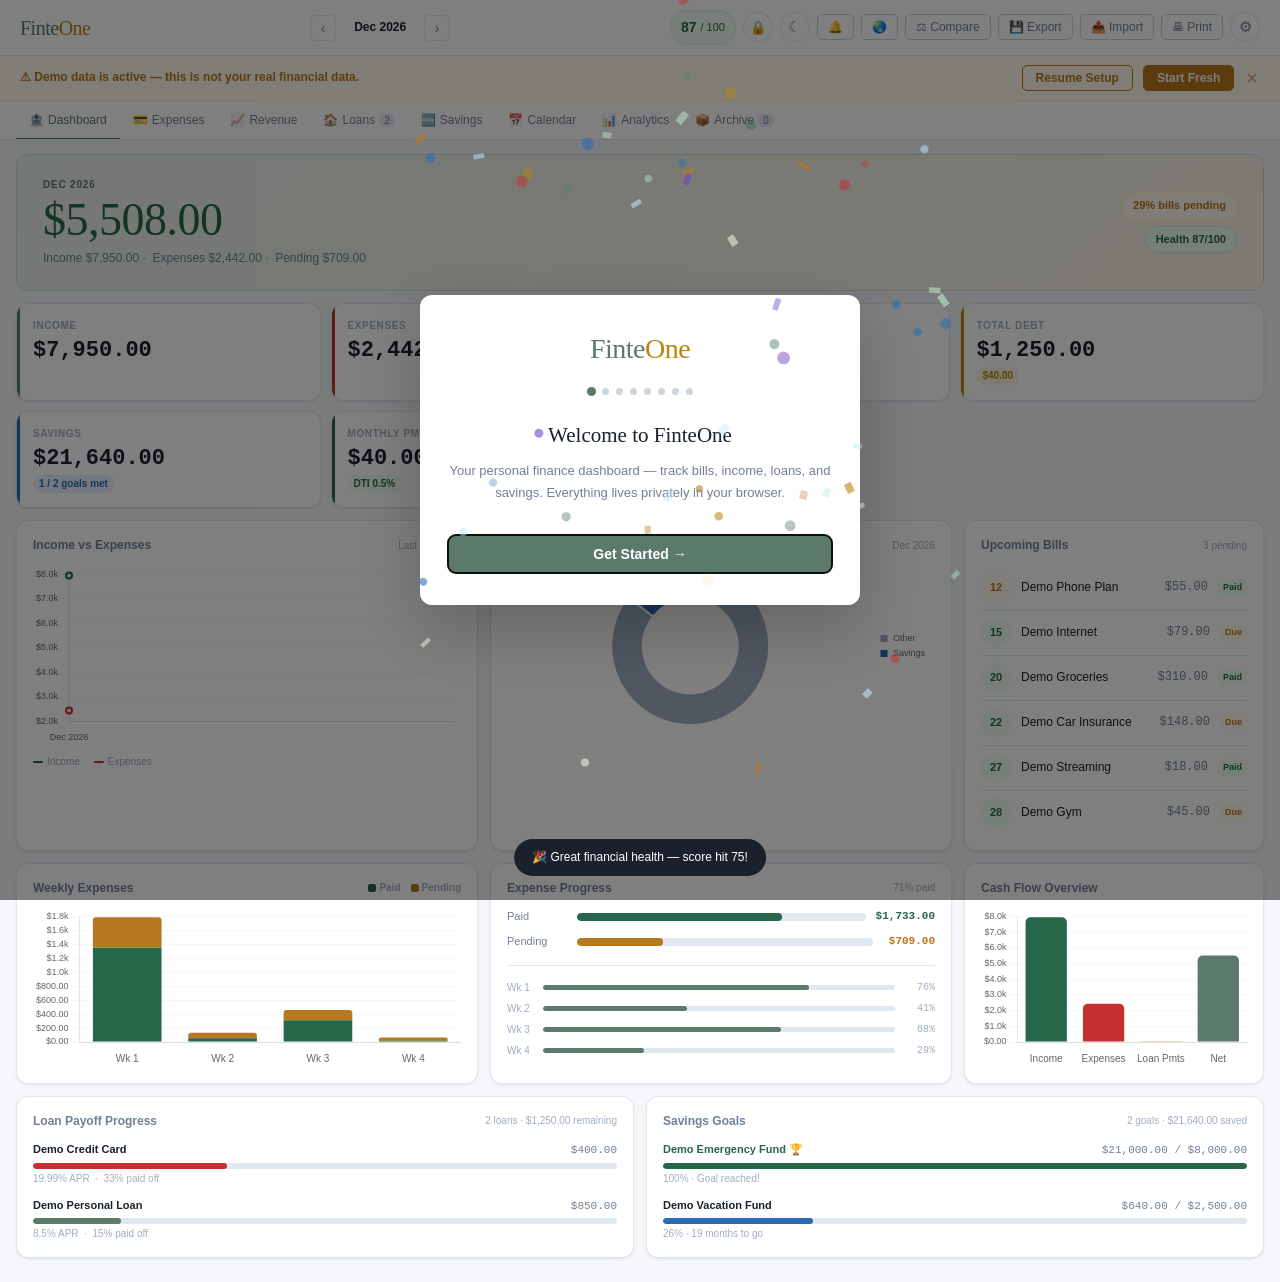
==== commit cb2ba6b9: "Update index.html" ====
--- a/index.html
+++ b/index.html
@@ -9,7 +9,7 @@
 <meta name="theme-color" content="#5C7A6B">
 <meta name="apple-mobile-web-app-capable" content="yes">
 <meta name="apple-mobile-web-app-status-bar-style" content="default">
-<meta name="apple-mobile-web-app-title" content="FinFlow">
+<meta name="apple-mobile-web-app-title" content="FinteOne">
 <link rel="preconnect" href="https://fonts.googleapis.com">
 <link href="https://fonts.googleapis.com/css2?family=DM+Serif+Display&family=DM+Sans:wght@300;400;500;600&family=DM+Mono:wght@400;500&display=swap" rel="stylesheet">
 <link rel="stylesheet" href="styles/base.css">
@@ -23,7 +23,7 @@
 
 <!-- ── LOCK SCREEN ── -->
 <div id="lockScreen" style="display:none;">
-  <div class="lock-logo">Fin<span>Flow</span></div>
+  <div class="lock-logo">Finte<span>One</span></div>
   <div class="lock-card">
     <div class="lock-title">🔒 Enter your PIN</div>
     <div class="lock-sub">Your data is protected</div>
@@ -88,7 +88,7 @@
 <!-- ── ONBOARDING WIZARD ── -->
 <div id="onboardOverlay" style="display:none;" role="dialog" aria-modal="true" aria-labelledby="obHeading">
   <div class="ob-card">
-    <div class="ob-logo">Fin<span>Flow</span></div>
+    <div class="ob-logo">Finte<span>One</span></div>
     <div class="ob-step-dots">
       <div class="ob-dot active" id="obDot0"></div>
       <div class="ob-dot" id="obDot1"></div>
@@ -102,7 +102,7 @@
 
     <!-- Step 0: Welcome -->
     <div id="obStep0">
-      <div class="ob-h" id="obHeading">Welcome to FinFlow</div>
+      <div class="ob-h" id="obHeading">Welcome to FinteOne</div>
       <div class="ob-sub">Your personal finance dashboard — track bills, income, loans, and savings. Everything lives privately in your browser.</div>
       <button class="ob-btn-primary" data-action="obGoTo" data-arg="1">Get Started &rarr;</button>
     </div>
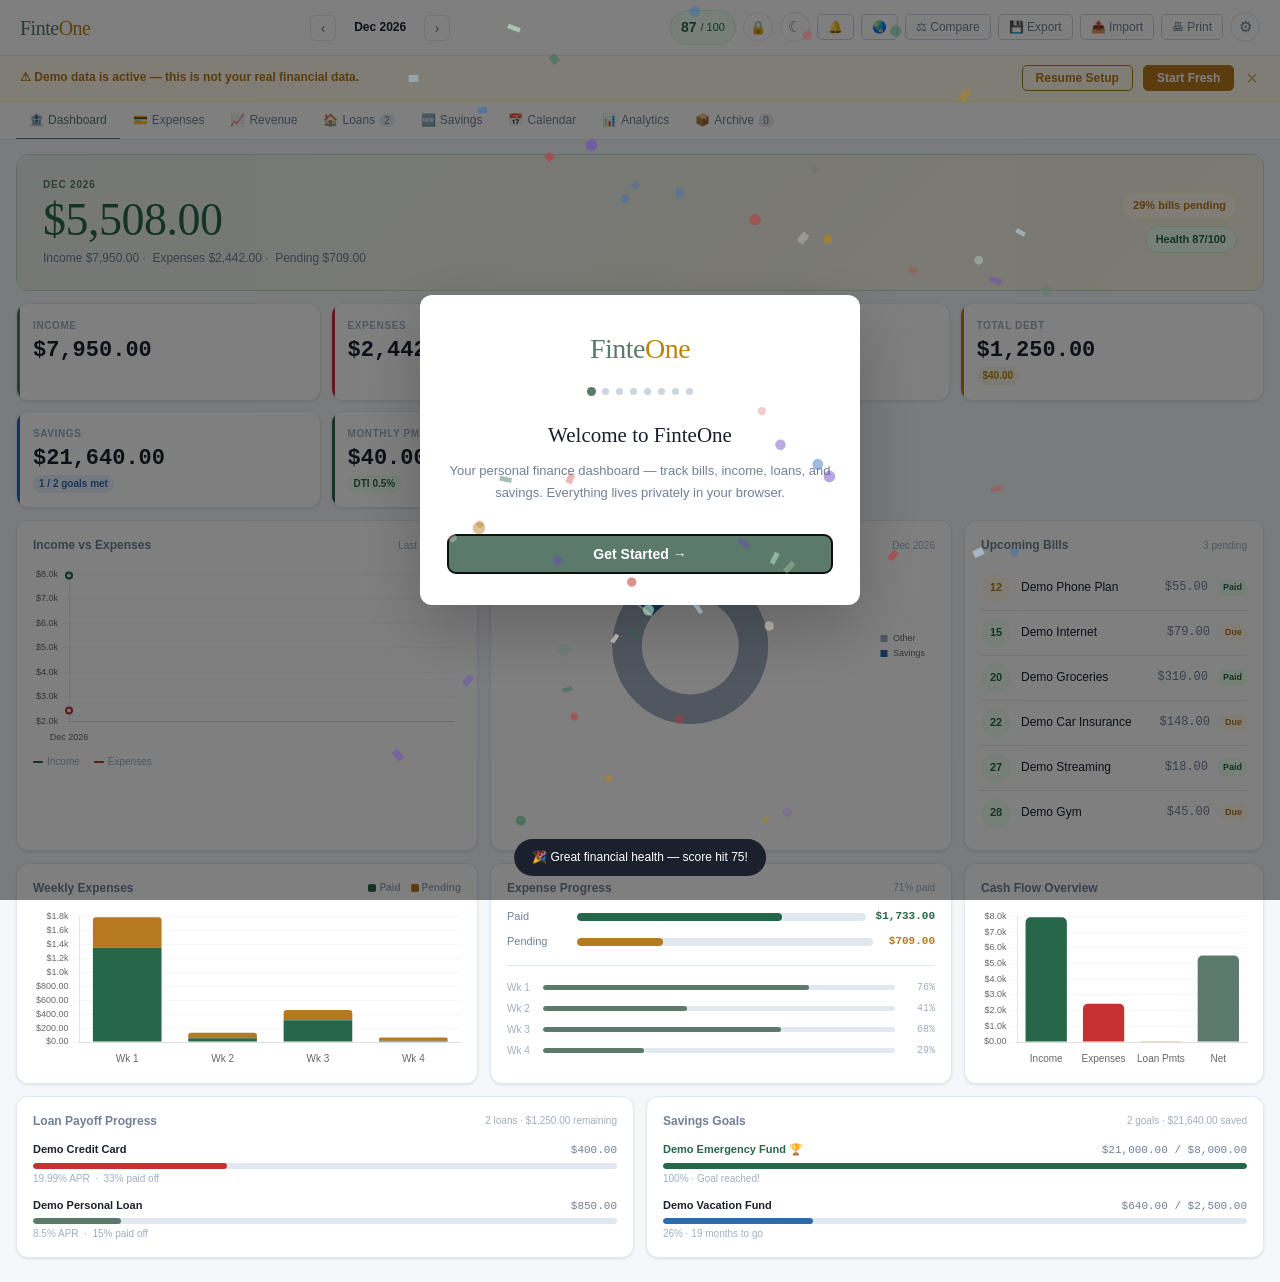
==== commit 09f0aa1b: "Accessibility: ARIA roles on all modals, revenue toggle labels, PIN dot live regions - Add role="dia" ====
--- a/index.html
+++ b/index.html
@@ -27,12 +27,13 @@
   <div class="lock-card">
     <div class="lock-title">🔒 Enter your PIN</div>
     <div class="lock-sub">Your data is protected</div>
-    <div class="pin-dots" id="lockDots">
+    <div class="pin-dots" id="lockDots" aria-label="PIN entry progress">
       <div class="pin-dot" id="ld0"></div>
       <div class="pin-dot" id="ld1"></div>
       <div class="pin-dot" id="ld2"></div>
       <div class="pin-dot" id="ld3"></div>
     </div>
+    <span id="lockPinStatus" class="sr-only" aria-live="polite"></span>
     <div class="pin-pad">
       <button class="pin-key" data-action="lockKeyPress" data-arg="1">1</button>
       <button class="pin-key" data-action="lockKeyPress" data-arg="2">2</button>
@@ -52,17 +53,18 @@
 </div>
 
 <!-- ── PIN SETUP MODAL ── -->
-<div class="modal-overlay" id="pinSetupModal" data-self-close="closePinSetup">
+<div class="modal-overlay" id="pinSetupModal" data-self-close="closePinSetup" role="dialog" aria-modal="true" aria-labelledby="pinSetupTitle">
   <div class="pmodal" style="max-width:360px;" id="pinSetupCard">
     <button class="close-btn" data-action="closePinSetup" title="Close PIN setup" aria-label="Close PIN setup">&#215;</button>
     <h4 id="pinSetupTitle">Set PIN</h4>
     <p id="pinSetupDesc" style="font-size:12px;color:var(--text-secondary);margin-bottom:12px;">Choose a 4-digit PIN to protect your data.</p>
-    <div class="pin-dots" id="setupDots">
+    <div class="pin-dots" id="setupDots" aria-label="PIN entry progress">
       <div class="pin-dot" id="sd0"></div>
       <div class="pin-dot" id="sd1"></div>
       <div class="pin-dot" id="sd2"></div>
       <div class="pin-dot" id="sd3"></div>
     </div>
+    <span id="setupPinStatus" class="sr-only" aria-live="polite"></span>
     <div class="pin-pad" style="margin-top:10px;">
       <button class="pin-key" data-action="setupKeyPress" data-arg="1">1</button>
       <button class="pin-key" data-action="setupKeyPress" data-arg="2">2</button>
@@ -312,12 +314,13 @@
       <div class="ob-h">Protect your data</div>
       <div class="ob-sub">Set a 4-digit PIN so only you can access your finances. Completely optional.</div>
       <div class="ob-phase-lbl" id="obPinPhaseLabel">Enter a new PIN</div>
-      <div class="ob-pin-dots">
+      <div class="ob-pin-dots" aria-label="PIN entry progress">
         <div class="pin-dot" id="opd0"></div>
         <div class="pin-dot" id="opd1"></div>
         <div class="pin-dot" id="opd2"></div>
         <div class="pin-dot" id="opd3"></div>
       </div>
+      <span id="obPinStatus" class="sr-only" aria-live="polite"></span>
       <div class="ob-pin-pad">
         <button class="pin-key" data-action="obPinKey" data-arg="1">1</button>
         <button class="pin-key" data-action="obPinKey" data-arg="2">2</button>
@@ -920,10 +923,10 @@
 
 <!-- MODALS -->
 <!-- Health -->
-<div class="modal-overlay" id="healthModal" data-self-close="closeHealthModal">
+<div class="modal-overlay" id="healthModal" data-self-close="closeHealthModal" role="dialog" aria-modal="true" aria-labelledby="healthModalLabel">
   <div class="modal">
     <button class="close-btn" data-action="closeHealthModal" title="Close health score" aria-label="Close health score">&#215;</button>
-    <h3>Financial Health Score</h3>
+    <h3 id="healthModalLabel">Financial Health Score</h3>
     <p style="font-size:12px;color:var(--text-secondary);margin-top:3px;">Scored across 6 financial pillars</p>
     <div class="score-ring">
       <svg width="88" height="88" viewBox="0 0 100 100"><circle cx="50" cy="50" r="40" fill="none" stroke="#E2E8F0" stroke-width="10"/><circle cx="50" cy="50" r="40" fill="none" stroke="#276749" stroke-width="10" stroke-dasharray="251" stroke-dashoffset="66" stroke-linecap="round" id="healthRing"/></svg>
@@ -934,10 +937,10 @@
   </div>
 </div>
 <!-- New Month -->
-<div class="modal-overlay" id="newMonthModal" data-self-close="closeNewMonthModal">
+<div class="modal-overlay" id="newMonthModal" data-self-close="closeNewMonthModal" role="dialog" aria-modal="true" aria-labelledby="newMonthModalLabel">
   <div class="pmodal">
     <button class="close-btn" data-action="closeNewMonthModal" title="Close new month" aria-label="Close new month">&#215;</button>
-    <h4>Add New Month</h4>
+    <h4 id="newMonthModalLabel">Add New Month</h4>
     <div class="fl" style="display:block;margin-bottom:4px;">Month &amp; Year</div>
     <div style="display:grid;grid-template-columns:1fr 1fr;gap:8px;margin-bottom:9px;">
       <select class="fi" id="newMonSelMonth" aria-label="Month"></select>
@@ -952,7 +955,7 @@
   </div>
 </div>
 <!-- Savings Goal -->
-<div class="modal-overlay" id="savModal" data-self-close="closeSavModal">
+<div class="modal-overlay" id="savModal" data-self-close="closeSavModal" role="dialog" aria-modal="true" aria-labelledby="savModalTitle">
   <div class="pmodal">
     <button class="close-btn" data-action="closeSavModal" title="Close savings goal" aria-label="Close savings goal">&#215;</button>
     <h4 id="savModalTitle">Add Savings Goal</h4>
@@ -975,7 +978,7 @@
   </div>
 </div>
 <!-- Deposit / Withdraw -->
-<div class="modal-overlay" id="txnModal" data-self-close="closeTxnModal">
+<div class="modal-overlay" id="txnModal" data-self-close="closeTxnModal" role="dialog" aria-modal="true" aria-labelledby="txnTitle">
   <div class="pmodal">
     <button class="close-btn" data-action="closeTxnModal" title="Close transaction" aria-label="Close transaction">&#215;</button>
     <h4 id="txnTitle">Deposit to Savings</h4>
@@ -992,10 +995,10 @@
   </div>
 </div>
 <!-- Due Date picker (inline click on calendar day) -->
-<div class="modal-overlay" id="dueDateModal" data-self-close="closeDueDateModal">
+<div class="modal-overlay" id="dueDateModal" data-self-close="closeDueDateModal" role="dialog" aria-modal="true" aria-labelledby="dueDateModalLabel">
   <div class="pmodal">
     <button class="close-btn" data-action="closeDueDateModal" title="Close due date picker" aria-label="Close due date picker">&#215;</button>
-    <h4>Set Due Date</h4>
+    <h4 id="dueDateModalLabel">Set Due Date</h4>
     <p style="font-size:12px;color:var(--text-secondary);margin-bottom:12px;" id="dueDateItemName"></p>
     <div class="fg" style="margin-bottom:9px;"><label for="dueDayInput" class="fl">Day of month (1–31)</label><input id="dueDayInput" aria-label="Due day of month" type="number" min="1" max="31" placeholder="e.g. 15"></div>
     <div style="font-size:11px;color:var(--text-muted);margin-bottom:9px;">This day will show as a bill on the Calendar every month for this expense.</div>
@@ -1006,10 +1009,10 @@
   </div>
 </div>
 <!-- Delete savings confirm -->
-<div class="modal-overlay" id="delSavModal" data-self-close="closeDelSav">
+<div class="modal-overlay" id="delSavModal" data-self-close="closeDelSav" role="dialog" aria-modal="true" aria-labelledby="delSavModalLabel">
   <div class="pmodal">
     <button class="close-btn" data-action="closeDelSav" title="Close delete confirmation" aria-label="Close delete confirmation">&#215;</button>
-    <h4>Delete Savings Goal?</h4>
+    <h4 id="delSavModalLabel">Delete Savings Goal?</h4>
     <p style="font-size:13px;color:var(--text-secondary);margin-bottom:14px;" id="delSavName"></p>
     <div class="btn-row">
       <button class="btn-s" data-action="closeDelSav">Cancel</button>
@@ -1018,10 +1021,10 @@
   </div>
 </div>
 <!-- Import -->
-<div class="modal-overlay" id="importModal" data-self-close="closeImport">
+<div class="modal-overlay" id="importModal" data-self-close="closeImport" role="dialog" aria-modal="true" aria-labelledby="importModalLabel">
   <div class="pmodal">
     <button class="close-btn" data-action="closeImport" title="Close import" aria-label="Close import">&#215;</button>
-    <h4>Import Backup</h4>
+    <h4 id="importModalLabel">Import Backup</h4>
     <p style="font-size:12px;color:var(--text-secondary);margin-bottom:10px;">Paste a previously exported JSON backup. This will overwrite all current data.</p>
     <textarea id="importJson" rows="6" style="resize:vertical;" placeholder="Paste JSON here..."></textarea>
     <div class="btn-row">
@@ -1031,10 +1034,10 @@
   </div>
 </div>
 <!-- Envelope edit -->
-<div class="modal-overlay" id="envModal" data-self-close="closeEnvModal">
+<div class="modal-overlay" id="envModal" data-self-close="closeEnvModal" role="dialog" aria-modal="true" aria-labelledby="envModalLabel">
   <div class="pmodal">
     <button class="close-btn" data-action="closeEnvModal" title="Close budget envelope" aria-label="Close budget envelope">&#215;</button>
-    <h4>Edit Budget Cap</h4>
+    <h4 id="envModalLabel">Edit Budget Cap</h4>
     <p style="font-size:12px;color:var(--text-secondary);margin-bottom:10px;" id="envCatName"></p>
     <div class="fg" style="margin-bottom:9px;"><label for="envCapInput" class="fl">Monthly Cap ($)</label><input id="envCapInput" type="number" min="0"></div>
     <div class="btn-row">
@@ -1046,7 +1049,7 @@
 <!-- ══════════════════════════════════════════════════
      MODALS — Add / Edit Expense Item
      ══════════════════════════════════════════════════ -->
-<div class="modal-overlay" id="itemModal" data-self-close="closeItemModal">
+<div class="modal-overlay" id="itemModal" data-self-close="closeItemModal" role="dialog" aria-modal="true" aria-labelledby="itemModalTitle">
   <div class="pmodal" style="max-width:480px;">
     <button class="close-btn" data-action="closeItemModal" title="Close" aria-label="Close">&#215;</button>
     <h4 id="itemModalTitle">Add Expense</h4>
@@ -1126,7 +1129,7 @@
 </div>
 
 <!-- ── LOAN MODAL ── -->
-<div class="modal-overlay" id="loanModal" data-self-close="closeLoanModal">
+<div class="modal-overlay" id="loanModal" data-self-close="closeLoanModal" role="dialog" aria-modal="true" aria-labelledby="loanModalTitle">
   <div class="pmodal">
     <button class="close-btn" data-action="closeLoanModal" title="Close" aria-label="Close">&#215;</button>
     <h4 id="loanModalTitle">Add Loan</h4>
@@ -1155,7 +1158,7 @@
 </div>
 
 <!-- ── REVENUE MODAL ── -->
-<div class="modal-overlay" id="revModal" data-self-close="closeRevModal">
+<div class="modal-overlay" id="revModal" data-self-close="closeRevModal" role="dialog" aria-modal="true" aria-labelledby="revModalTitle">
   <div class="pmodal">
     <button class="close-btn" data-action="closeRevModal" title="Close" aria-label="Close">&#215;</button>
     <h4 id="revModalTitle">Add Income Source</h4>
@@ -1185,10 +1188,10 @@
 </div>
 
 <!-- ── RECEIPT MODAL ── -->
-<div class="modal-overlay" id="receiptModal" data-self-close="closeReceiptModal">
+<div class="modal-overlay" id="receiptModal" data-self-close="closeReceiptModal" role="dialog" aria-modal="true" aria-labelledby="receiptModalLabel">
   <div class="pmodal" style="max-width:360px;">
     <button class="close-btn" data-action="closeReceiptModal" title="Close" aria-label="Close">&#215;</button>
-    <h4>&#128248; Receipt</h4>
+    <h4 id="receiptModalLabel">&#128248; Receipt</h4>
     <p style="font-size:12px;color:var(--text-secondary);margin-bottom:10px;" id="receiptModalItemName"></p>
     <div id="receiptImgWrap" style="text-align:center;margin-bottom:10px;"></div>
     <label class="receipt-upload-zone" style="padding:10px 14px;font-size:12px;cursor:pointer;display:block;margin-bottom:9px;">
@@ -1203,10 +1206,10 @@
 </div>
 
 <!-- ── COMPARE MODAL ── -->
-<div class="modal-overlay" id="compareModal" data-self-close="closeCompareModal">
+<div class="modal-overlay" id="compareModal" data-self-close="closeCompareModal" role="dialog" aria-modal="true" aria-labelledby="compareModalLabel">
   <div class="pmodal" style="max-width:580px;">
     <button class="close-btn" data-action="closeCompareModal" title="Close" aria-label="Close">&#215;</button>
-    <h4>&#9878; Compare Two Months</h4>
+    <h4 id="compareModalLabel">&#9878; Compare Two Months</h4>
     <div class="fr" style="margin-bottom:12px;">
       <div class="fg"><label for="compareA" class="fl">Month A</label><select class="fi" id="compareA" data-change="renderComparison"></select></div>
       <div class="fg"><label for="compareB" class="fl">Month B</label><select class="fi" id="compareB" data-change="renderComparison"></select></div>
@@ -1217,10 +1220,10 @@
 </div>
 
 <!-- ── CATEGORY MANAGER MODAL ── -->
-<div class="modal-overlay" id="catManagerModal" data-self-close="closeCatManager">
+<div class="modal-overlay" id="catManagerModal" data-self-close="closeCatManager" role="dialog" aria-modal="true" aria-labelledby="catManagerModalLabel">
   <div class="pmodal" style="max-width:480px;">
     <button class="close-btn" data-action="closeCatManager" title="Close" aria-label="Close">&#215;</button>
-    <h4>&#127991; Manage Custom Categories</h4>
+    <h4 id="catManagerModalLabel">&#127991; Manage Custom Categories</h4>
     <div id="customCatList" style="margin-bottom:14px;min-height:30px;"></div>
     <div style="border-top:1px solid var(--border);padding-top:12px;">
       <div style="font-weight:600;font-size:12px;margin-bottom:8px;">Add New Category</div>
@@ -1238,10 +1241,10 @@
 </div>
 
 <!-- ── CSV IMPORT MODAL ── -->
-<div class="modal-overlay" id="csvModal" data-self-close="closeCsvModal">
+<div class="modal-overlay" id="csvModal" data-self-close="closeCsvModal" role="dialog" aria-modal="true" aria-labelledby="csvModalLabel">
   <div class="pmodal" style="max-width:540px;">
     <button class="close-btn" data-action="closeCsvModal" title="Close" aria-label="Close">&#215;</button>
-    <h4>&#128229; Import CSV</h4>
+    <h4 id="csvModalLabel">&#128229; Import CSV</h4>
     <label class="receipt-upload-zone" id="csvDropZone" style="padding:20px;display:block;text-align:center;cursor:pointer;margin-bottom:12px;">
       <div style="font-size:24px;margin-bottom:6px;">&#128229;</div>
       <div style="font-size:13px;font-weight:600;color:var(--text-secondary);margin-bottom:3px;">Drop a CSV file here or click to browse</div>
@@ -1272,10 +1275,10 @@
 </div>
 
 <!-- ── CURRENCY MODAL ── -->
-<div class="modal-overlay" id="currencyModal" data-self-close="closeCurrencyModal">
+<div class="modal-overlay" id="currencyModal" data-self-close="closeCurrencyModal" role="dialog" aria-modal="true" aria-labelledby="currencyModalLabel">
   <div class="pmodal" style="max-width:380px;">
     <button class="close-btn" data-action="closeCurrencyModal" title="Close" aria-label="Close">&#215;</button>
-    <h4>&#127759; Currency Settings</h4>
+    <h4 id="currencyModalLabel">&#127759; Currency Settings</h4>
     <div class="fg" style="margin-bottom:9px;">
       <label for="currencySelect" class="fl">Currency</label>
       <select class="fi" id="currencySelect" data-change="updateCurrencyPreview" data-change-val="true">
@@ -1311,10 +1314,10 @@
 </div>
 
 <!-- ── AI SETUP MODAL ── -->
-<div class="modal-overlay" id="claudeSetupModal" data-self-close="closeClaudeSetup">
+<div class="modal-overlay" id="claudeSetupModal" data-self-close="closeClaudeSetup" role="dialog" aria-modal="true" aria-labelledby="claudeSetupModalLabel">
   <div class="pmodal" style="max-width:420px;">
     <button class="close-btn" data-action="closeClaudeSetup" title="Close" aria-label="Close">&#215;</button>
-    <h4>&#128279; Connect AI</h4>
+    <h4 id="claudeSetupModalLabel">&#128279; Connect AI</h4>
     <div class="ai-tab-bar" style="margin-bottom:14px;">
       <button class="ai-tab-btn ai-tab-active" id="setupTabClaude" data-action="switchSetupTab" data-arg="claude">&#129302; Claude</button>
       <button class="ai-tab-btn" id="setupTabOpenai" data-action="switchSetupTab" data-arg="openai">&#9889; GPT-4o</button>
@@ -1343,10 +1346,10 @@
 </div>
 
 <!-- ── AI MANAGE MODAL ── -->
-<div class="modal-overlay" id="claudeManageModal" data-self-close="closeClaudeManage">
+<div class="modal-overlay" id="claudeManageModal" data-self-close="closeClaudeManage" role="dialog" aria-modal="true" aria-labelledby="claudeManageModalLabel">
   <div class="pmodal" style="max-width:400px;">
     <button class="close-btn" data-action="closeClaudeManage" title="Close" aria-label="Close">&#215;</button>
-    <h4>&#9881; AI Provider Settings</h4>
+    <h4 id="claudeManageModalLabel">&#9881; AI Provider Settings</h4>
     <div style="margin-bottom:12px;">
       <div style="display:flex;align-items:center;justify-content:space-between;padding:10px 0;border-bottom:1px solid var(--border);">
         <div>
@@ -1382,10 +1385,10 @@
 </div>
 
 <!-- ── CLONE MONTH MODAL ── -->
-<div class="modal-overlay" id="cloneModal" data-self-close="closeCloneModal">
+<div class="modal-overlay" id="cloneModal" data-self-close="closeCloneModal" role="dialog" aria-modal="true" aria-labelledby="cloneModalLabel">
   <div class="pmodal" style="max-width:360px;">
     <button class="close-btn" data-action="closeCloneModal" title="Close" aria-label="Close">&#215;</button>
-    <h4>&#128260; Clone Month</h4>
+    <h4 id="cloneModalLabel">&#128260; Clone Month</h4>
     <p style="font-size:12px;color:var(--text-secondary);margin-bottom:12px;">Creates a copy of the current month into the next month.</p>
     <div style="display:flex;flex-direction:column;gap:10px;margin-bottom:16px;">
       <label style="display:flex;align-items:center;gap:8px;font-size:13px;cursor:pointer;">
@@ -1406,10 +1409,10 @@
 </div>
 
 <!-- ── DELETE MONTH MODAL ── -->
-<div class="modal-overlay" id="deleteMonthModal" data-self-close="closeDeleteMonthModal">
+<div class="modal-overlay" id="deleteMonthModal" data-self-close="closeDeleteMonthModal" role="dialog" aria-modal="true" aria-labelledby="deleteMonthModalLabel">
   <div class="pmodal" style="max-width:360px;">
     <button class="close-btn" data-action="closeDeleteMonthModal" title="Close" aria-label="Close">&#215;</button>
-    <h4>Delete Month?</h4>
+    <h4 id="deleteMonthModalLabel">Delete Month?</h4>
     <p style="font-size:13px;color:var(--text-secondary);margin-bottom:14px;">Permanently delete <strong id="deleteMonthKey"></strong>? This cannot be undone.</p>
     <div id="deleteMonthArchiveRow" style="display:none;margin-bottom:12px;">
       <label style="display:flex;align-items:center;gap:8px;font-size:12px;cursor:pointer;">
@@ -1424,10 +1427,10 @@
 </div>
 
 <!-- ── RESTORE ARCHIVE MODAL ── -->
-<div class="modal-overlay" id="restoreModal" data-self-close="closeRestoreModal">
+<div class="modal-overlay" id="restoreModal" data-self-close="closeRestoreModal" role="dialog" aria-modal="true" aria-labelledby="restoreModalLabel">
   <div class="pmodal" style="max-width:360px;">
     <button class="close-btn" data-action="closeRestoreModal" title="Close" aria-label="Close">&#215;</button>
-    <h4>&#128260; Restore Month?</h4>
+    <h4 id="restoreModalLabel">&#128260; Restore Month?</h4>
     <p style="font-size:13px;color:var(--text-secondary);margin-bottom:14px;" id="restoreModalDesc"></p>
     <div class="btn-row">
       <button class="btn-s" data-action="closeRestoreModal">Cancel</button>
@@ -1437,7 +1440,7 @@
 </div>
 
 <!-- ── RESET DATA MODAL ── -->
-<div class="modal-overlay" id="resetModal" data-self-close="closeResetModal">
+<div class="modal-overlay" id="resetModal" data-self-close="closeResetModal" role="dialog" aria-modal="true" aria-labelledby="resetModalTitle">
   <div class="pmodal" style="max-width:380px;">
     <button class="close-btn" data-action="closeResetModal" title="Close" aria-label="Close">&#215;</button>
     <h4 id="resetModalTitle">Reset Data?</h4>
@@ -1454,10 +1457,10 @@
 </div>
 
 <!-- ── FULL RESET MODAL ── -->
-<div class="modal-overlay" id="fullResetModal" data-self-close="closeFullResetConfirm">
+<div class="modal-overlay" id="fullResetModal" data-self-close="closeFullResetConfirm" role="dialog" aria-modal="true" aria-labelledby="fullResetModalLabel">
   <div class="pmodal" style="max-width:380px;">
     <button class="close-btn" data-action="closeFullResetConfirm" title="Close" aria-label="Close">&#215;</button>
-    <h4>&#9888; Full Data Reset</h4>
+    <h4 id="fullResetModalLabel">&#9888; Full Data Reset</h4>
     <p style="font-size:12px;color:var(--text-secondary);margin-bottom:12px;">Permanently deletes <strong>all</strong> your data — months, loans, savings, and settings. Cannot be undone.</p>
     <div style="background:var(--danger-light);border:1px solid var(--danger-mid);border-radius:var(--radius-xs);padding:10px;margin-bottom:12px;">
       <div style="font-size:12px;color:var(--danger);margin-bottom:6px;">Type <strong>RESET</strong> to confirm:</div>
@@ -1471,10 +1474,10 @@
 </div>
 
 <!-- ── SETTINGS MODAL ── -->
-<div class="modal-overlay" id="settingsModal" data-self-close="closeSettings">
+<div class="modal-overlay" id="settingsModal" data-self-close="closeSettings" role="dialog" aria-modal="true" aria-labelledby="settingsModalLabel">
   <div class="pmodal" style="max-width:440px;max-height:80vh;overflow-y:auto;">
     <button class="close-btn" data-action="closeSettings" title="Close" aria-label="Close">&#215;</button>
-    <h4>&#9881; Settings &amp; Danger Zone</h4>
+    <h4 id="settingsModalLabel">&#9881; Settings &amp; Danger Zone</h4>
     <div style="margin-bottom:14px;">
       <div style="font-weight:700;font-size:10px;text-transform:uppercase;letter-spacing:.8px;color:var(--text-muted);margin-bottom:8px;">Data &amp; Backup</div>
       <div style="display:grid;grid-template-columns:1fr 1fr;gap:8px;">
@@ -1503,7 +1506,7 @@
 </div>
 
 <!-- ── FINANCIAL GOAL MODAL ── -->
-<div class="modal-overlay" id="goalModal" data-self-close="closeGoalModal">
+<div class="modal-overlay" id="goalModal" data-self-close="closeGoalModal" role="dialog" aria-modal="true" aria-labelledby="goalModalTitle">
   <div class="pmodal" style="max-width:440px;">
     <button class="close-btn" data-action="closeGoalModal" title="Close" aria-label="Close">&#215;</button>
     <h4 id="goalModalTitle">Add Financial Goal</h4>
--- a/styles/layout.css
+++ b/styles/layout.css
@@ -1,4 +1,6 @@
 /* layout.css — topbar/header, tabs, section layout, metric cards, card grid, week structures, dashboard layout, envelope grid, responsive */
+
+.sr-only{position:absolute;width:1px;height:1px;padding:0;margin:-1px;overflow:hidden;clip:rect(0,0,0,0);white-space:nowrap;border:0;}
 
 /* TOPBAR */
 .topbar{background:var(--white);border-bottom:1px solid var(--border);padding:0 20px;height:56px;display:flex;align-items:center;justify-content:space-between;position:sticky;top:0;z-index:200;gap:10px;}
@@ -283,7 +285,8 @@
 
 /* DEBT ITEMS */
 .debt-list{display:flex;flex-direction:column;gap:10px;}
-.debt-item{background:var(--white);border:1px solid var(--border);border-radius:var(--radius);padding:13px 15px;box-shadow:var(--shadow);}
+.debt-item{background:var(--white);border:1px solid var(--border);border-radius:var(--radius);padding:13px 15px;box-shadow:var(--shadow);transition:box-shadow .15s,transform .15s;}
+.debt-item:hover{box-shadow:var(--shadow-lg);transform:translateY(-2px);}
 .debt-item-hdr{display:flex;justify-content:space-between;align-items:flex-start;margin-bottom:7px;gap:8px;}
 .debt-name{font-weight:700;font-size:13px;}
 .debt-bal{font-family:'DM Mono',monospace;font-weight:700;font-size:15px;}
--- a/styles/components.css
+++ b/styles/components.css
@@ -39,7 +39,8 @@
 .cat-custom-del:hover{opacity:1;}
 
 /* FINANCIAL GOALS */
-.goal-card{background:var(--white);border:1px solid var(--border);border-radius:var(--radius);padding:14px;box-shadow:var(--shadow);}
+.goal-card{background:var(--white);border:1px solid var(--border);border-radius:var(--radius);padding:14px;box-shadow:var(--shadow);transition:box-shadow .15s,transform .15s;}
+.goal-card:hover{box-shadow:var(--shadow-lg);transform:translateY(-2px);}
 .goal-card.type-payoff{border-left:3px solid var(--danger);}
 .goal-card.type-spend{border-left:3px solid var(--amber);}
 .goal-card.type-save{border-left:3px solid var(--blue);}
@@ -167,7 +168,8 @@
 .rev-toggle-btn.active{background:var(--sage-light);border-color:var(--sage-mid);color:var(--sage);}
 
 /* SAVINGS CARD */
-.sav-card{background:var(--white);border:1px solid var(--border);border-radius:var(--radius);padding:15px;box-shadow:var(--shadow);}
+.sav-card{background:var(--white);border:1px solid var(--border);border-radius:var(--radius);padding:15px;box-shadow:var(--shadow);transition:box-shadow .15s,transform .15s;}
+.sav-card:hover{box-shadow:var(--shadow-lg);transform:translateY(-2px);}
 .sav-goal-bar{height:8px;background:var(--slate-mid);border-radius:4px;overflow:hidden;margin:5px 0;}
 .sav-goal-fill{height:100%;border-radius:4px;background:var(--blue);transition:width .5s;}
 .sav-interest{font-size:11px;color:var(--blue);font-weight:500;}
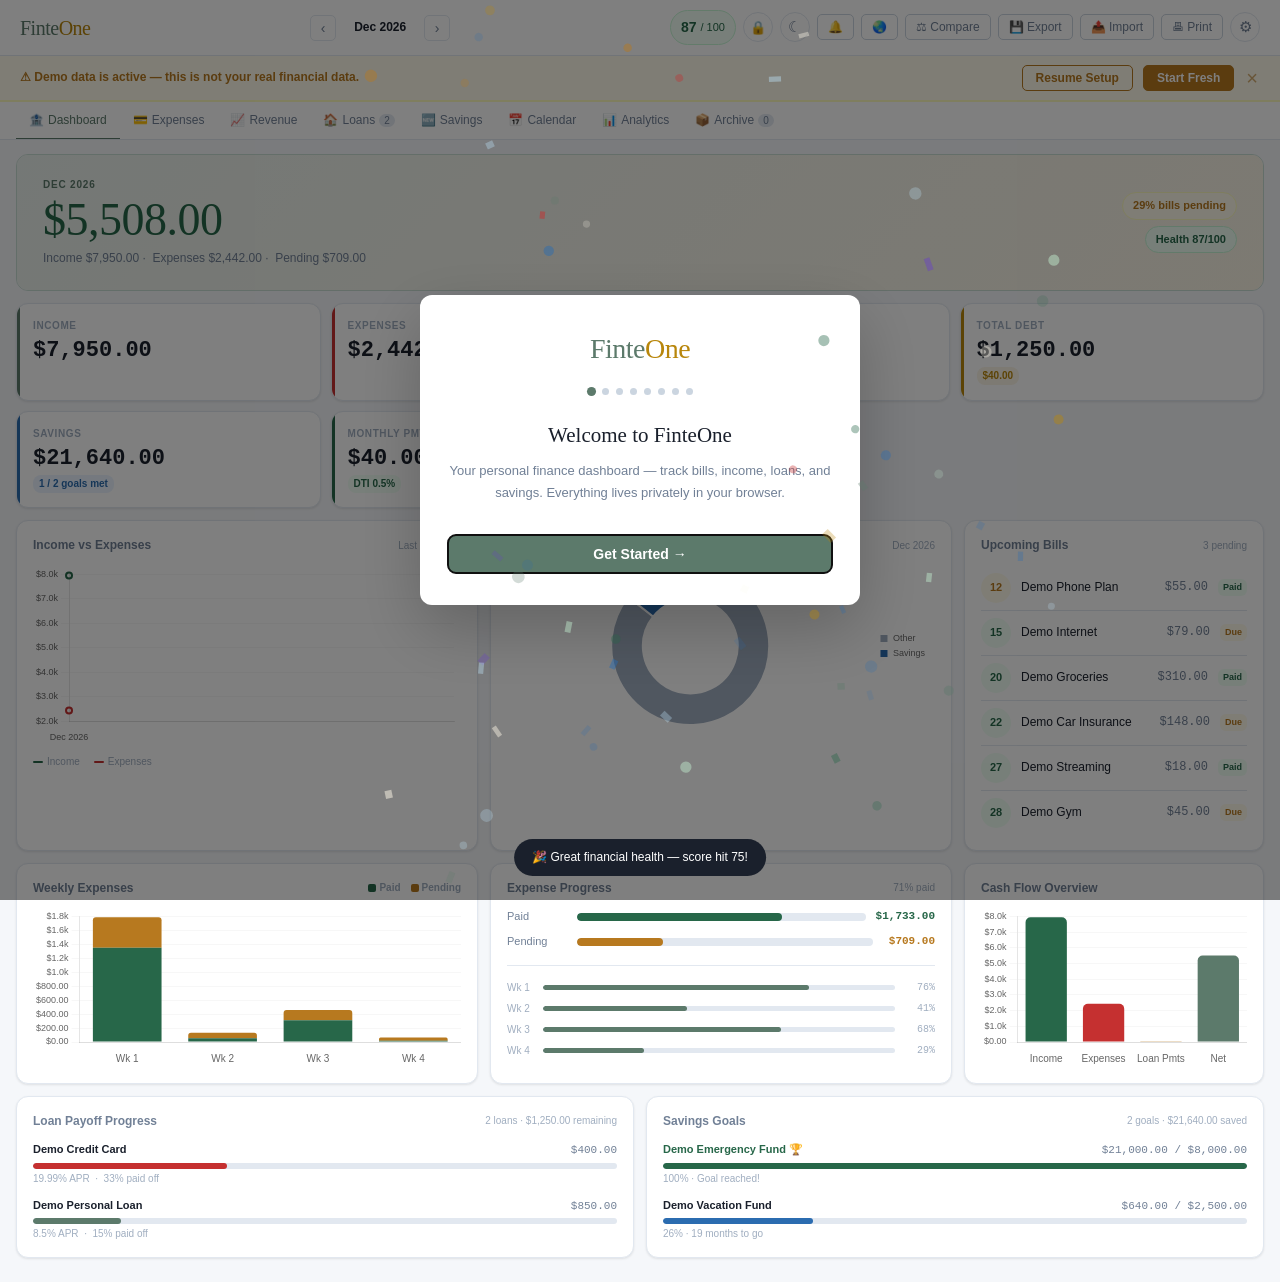
==== commit 1b98f698: "Features: monthly scheduled expenses, savings history, budget notifications, CSV export - Phase 5a: " ====
--- a/index.html
+++ b/index.html
@@ -1482,6 +1482,7 @@
       <div style="font-weight:700;font-size:10px;text-transform:uppercase;letter-spacing:.8px;color:var(--text-muted);margin-bottom:8px;">Data &amp; Backup</div>
       <div style="display:grid;grid-template-columns:1fr 1fr;gap:8px;">
         <button class="mbtn" data-action="exportFromSettings">&#128190; Export Backup</button>
+        <button class="mbtn" data-action="exportCSVFromSettings">&#128202; Export CSV</button>
         <button class="mbtn" data-action="importFromSettings">&#128228; Import Backup</button>
         <button class="mbtn" data-action="currencyFromSettings">&#127759; Currency</button>
         <button class="mbtn" data-action="compareFromSettings">&#9878; Compare Months</button>
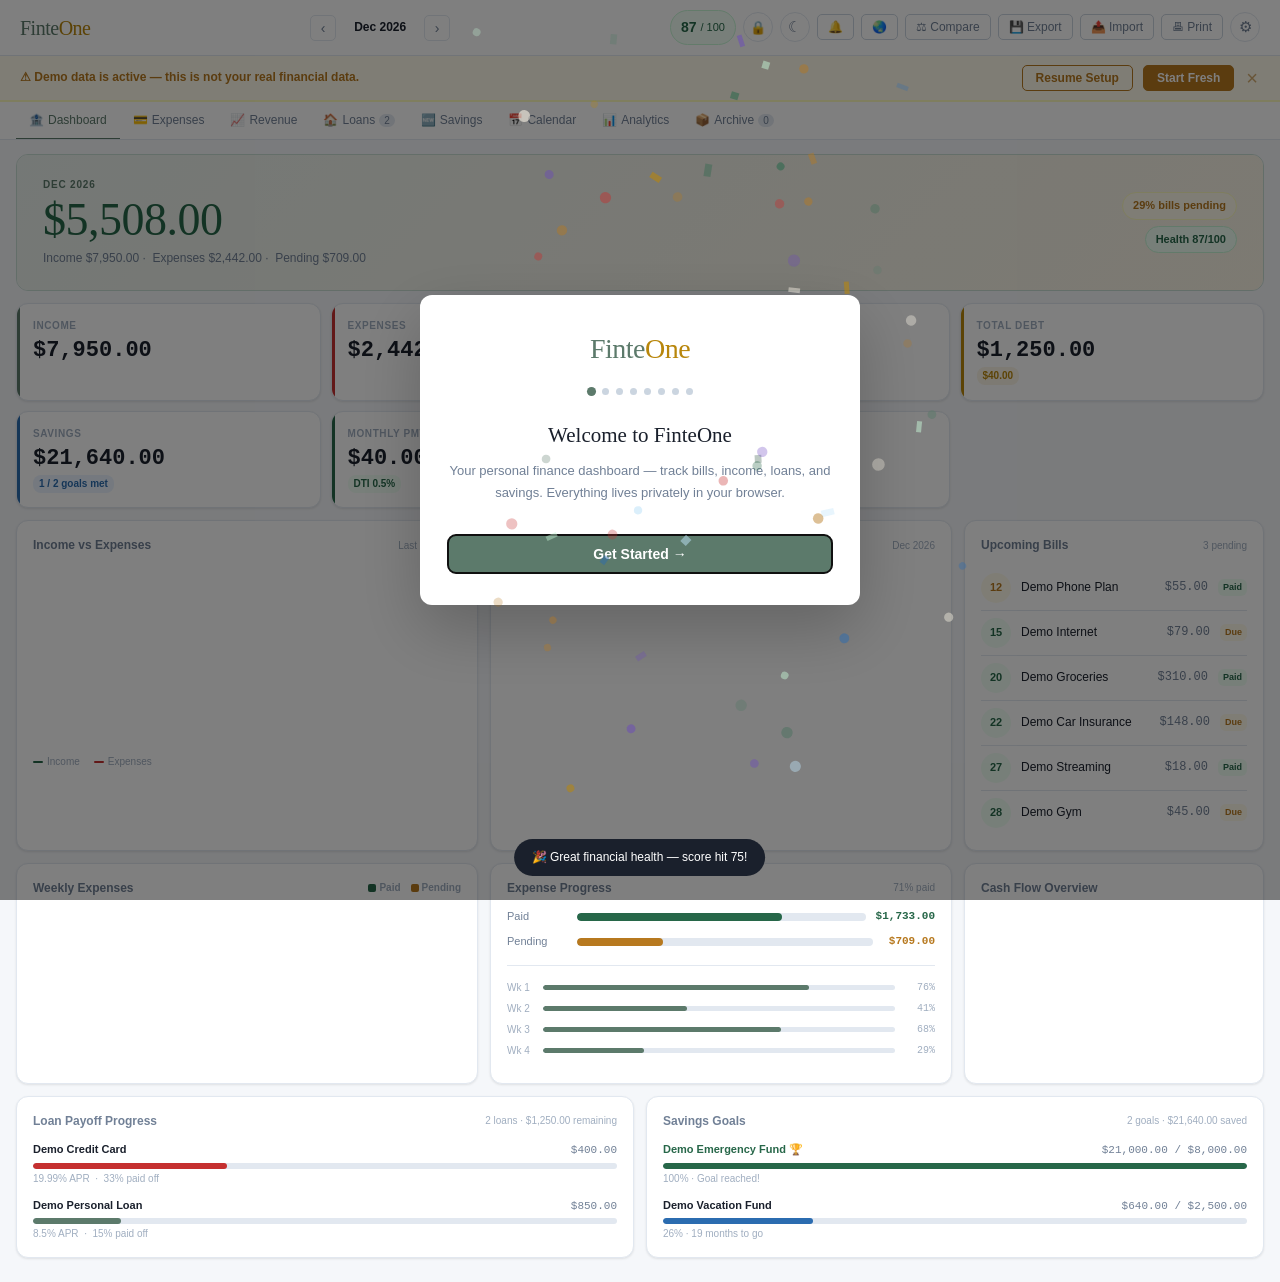
==== commit 34e6ed5e: "UI/UX: dashboard net worth, SVG savings rings, week collapse, themes, mobile nav, health animation D" ====
--- a/index.html
+++ b/index.html
@@ -419,6 +419,17 @@
   <button class="tab" id="tab-archive"            data-action="switchTab" data-arg="archive"   data-arg-self="true"><span class="ti">&#128230;</span><span class="tl"> Archive</span> <span class="tbadge" id="archiveBadge">0</span></button>
 </div>
 
+<!-- MOBILE BOTTOM NAV -->
+<nav class="mobile-bottom-nav no-print" id="mobileBottomNav" aria-label="Main navigation">
+  <div class="mbn-items">
+    <button class="mbn-item mbn-active" id="mbn-dashboard" data-action="switchTab" data-arg="dashboard" data-arg-self="true" aria-label="Dashboard"><span class="mbn-icon">&#127974;</span><span>Home</span><span class="mbn-dot"></span></button>
+    <button class="mbn-item" id="mbn-expenses" data-action="switchTab" data-arg="expenses" data-arg-self="true" aria-label="Expenses"><span class="mbn-icon">&#128179;</span><span>Bills</span><span class="mbn-dot"></span></button>
+    <button class="mbn-item" id="mbn-revenue" data-action="switchTab" data-arg="revenue" data-arg-self="true" aria-label="Revenue"><span class="mbn-icon">&#128200;</span><span>Income</span><span class="mbn-dot"></span></button>
+    <button class="mbn-item" id="mbn-savings" data-action="switchTab" data-arg="savings" data-arg-self="true" aria-label="Savings"><span class="mbn-icon">&#127381;</span><span>Goals</span><span class="mbn-dot"></span></button>
+    <button class="mbn-item" id="mbn-more" data-action="toggleMobileMenu" aria-label="More options"><span class="mbn-icon">&#8943;</span><span>More</span></button>
+  </div>
+</nav>
+
 <div class="main" id="main-content">
 <!-- ═══ DASHBOARD ═══ -->
 <div class="section active" id="section-dashboard">
@@ -468,6 +479,11 @@
       <div class="dkl">Monthly Pmts</div>
       <div class="dkv" id="d-minpmts">—</div>
       <div class="dkd" id="d-dti-lbl" style="background:var(--success-light);color:var(--success);">DTI</div>
+    </div>
+    <div class="dash-kpi dkpi-purple">
+      <div class="dkl">Net Worth</div>
+      <div class="dkv" id="d-networth">—</div>
+      <div class="dkd" id="d-nw-sub" style="background:var(--purple-light);color:var(--purple);">Assets − Debt</div>
     </div>
   </div>
 
@@ -1479,6 +1495,16 @@
     <button class="close-btn" data-action="closeSettings" title="Close" aria-label="Close">&#215;</button>
     <h4 id="settingsModalLabel">&#9881; Settings &amp; Danger Zone</h4>
     <div style="margin-bottom:14px;">
+      <div style="font-weight:700;font-size:10px;text-transform:uppercase;letter-spacing:.8px;color:var(--text-muted);margin-bottom:8px;">Appearance</div>
+      <div style="font-size:11px;color:var(--text-secondary);margin-bottom:6px;">Accent colour</div>
+      <div class="theme-swatch-row" id="themeSwatches">
+        <button class="theme-swatch ts-active" data-action="setTheme" data-arg="" title="Sage (default)" aria-label="Sage theme" style="background:#5C7A6B;"></button>
+        <button class="theme-swatch" data-action="setTheme" data-arg="indigo" title="Indigo" aria-label="Indigo theme" style="background:#5A67D8;"></button>
+        <button class="theme-swatch" data-action="setTheme" data-arg="coral" title="Coral" aria-label="Coral theme" style="background:#D53F3A;"></button>
+        <button class="theme-swatch" data-action="setTheme" data-arg="amber" title="Amber" aria-label="Amber theme" style="background:#B7791F;"></button>
+      </div>
+    </div>
+    <div style="margin-bottom:14px;">
       <div style="font-weight:700;font-size:10px;text-transform:uppercase;letter-spacing:.8px;color:var(--text-muted);margin-bottom:8px;">Data &amp; Backup</div>
       <div style="display:grid;grid-template-columns:1fr 1fr;gap:8px;">
         <button class="mbtn" data-action="exportFromSettings">&#128190; Export Backup</button>
--- a/styles/layout.css
+++ b/styles/layout.css
@@ -318,3 +318,68 @@
 @media(max-width:600px){.hero-sub{white-space:normal;text-overflow:clip;}}
 @media(max-width:600px){.dash-kpi .dkv{font-size:17px;}}
 @media print{.topbar,.tab-bar,.no-print{display:none!important;}.section{display:block!important;}body{background:white;}.weeks-grid{grid-template-columns:repeat(2,1fr)!important;}.two-col{grid-template-columns:1fr!important;}.dash-hero{background:none!important;border:1px solid #ccc!important;padding:12px 16px!important;}.dash-hero::before{display:none!important;}.dash-3col,.dash-2col{grid-template-columns:1fr!important;}.dash-kpi-row{grid-template-columns:repeat(3,1fr)!important;}.hero-net{font-size:28px!important;}.hero-right{display:none!important;}.dc{break-inside:avoid;}.chart-block{break-inside:avoid;}}
+
+/* ── SECTION FADE-SLIDE ── */
+@keyframes secSlideIn{from{opacity:.5;transform:translateX(10px);}to{opacity:1;transform:translateX(0);}}
+@keyframes secSlideBack{from{opacity:.5;transform:translateX(-10px);}to{opacity:1;transform:translateX(0);}}
+.section.slide-fwd.active{animation:secSlideIn .2s ease;}
+.section.slide-back.active{animation:secSlideBack .2s ease;}
+
+/* ── WEEK CARD COLLAPSE ── */
+.week-collapse-btn{background:none;border:none;cursor:pointer;color:var(--text-muted);font-size:11px;padding:2px 5px;border-radius:3px;line-height:1;transition:color .15s,transform .2s;flex-shrink:0;}
+.week-collapse-btn:hover{color:var(--sage);background:var(--sage-light);}
+.week-card.wk-collapsed .week-table{display:none!important;}
+.week-card.wk-collapsed .add-row-btn{display:none!important;}
+.week-card.wk-collapsed .week-all-paid-banner{display:none!important;}
+.week-card.wk-collapsed .week-collapse-btn{transform:rotate(-90deg);}
+/* Status-coloured week headers */
+.week-card.wk-overdue .week-header{background:var(--danger-light)!important;border-bottom-color:var(--danger-mid)!important;}
+.week-card.wk-overdue .week-title{color:var(--danger)!important;}
+.week-card.wk-overdue .week-grand{color:var(--danger)!important;}
+.week-card.wk-partial .week-header{background:var(--amber-light)!important;border-bottom-color:var(--amber-mid)!important;}
+.week-card.wk-partial .week-title{color:var(--amber)!important;}
+.week-card.wk-partial .week-grand{color:var(--amber)!important;}
+
+/* ── SVG SAVINGS RING ── */
+.sav-ring-wrap{display:flex;justify-content:center;margin:8px 0 4px;}
+.sav-ring{overflow:visible;}
+.sav-ring-track{fill:none;stroke:var(--slate-mid);stroke-width:7;}
+.sav-ring-fill{fill:none;stroke:var(--blue);stroke-width:7;stroke-linecap:round;transition:stroke-dashoffset .8s cubic-bezier(.4,0,.2,1);}
+.sav-ring-fill.ring-complete{stroke:var(--success);}
+.sav-ring-center{text-anchor:middle;dominant-baseline:middle;}
+
+/* ── ENVELOPE DRILL-DOWN ── */
+.be{cursor:pointer;transition:all .2s;}
+.be:not(.over):not(.warn):hover{border-color:var(--sage-mid);transform:translateY(-1px);box-shadow:var(--shadow-lg);}
+
+/* ── MOBILE BOTTOM NAV ── */
+.mobile-bottom-nav{display:none;position:fixed;bottom:0;left:0;right:0;z-index:300;background:var(--white);border-top:1px solid var(--border);box-shadow:0 -2px 12px rgba(0,0,0,.08);}
+.mbn-items{display:flex;align-items:stretch;}
+.mbn-item{flex:1;display:flex;flex-direction:column;align-items:center;justify-content:center;gap:2px;padding:6px 2px 8px;border:none;background:none;cursor:pointer;font-family:'DM Sans',sans-serif;font-size:9px;font-weight:500;color:var(--text-muted);transition:color .15s;min-height:50px;-webkit-tap-highlight-color:transparent;}
+.mbn-item.mbn-active{color:var(--sage);}
+.mbn-icon{font-size:17px;line-height:1;}
+.mbn-dot{width:4px;height:4px;border-radius:50%;background:var(--sage);margin-top:1px;opacity:0;transition:opacity .15s;}
+.mbn-item.mbn-active .mbn-dot{opacity:1;}
+@media(max-width:600px){.mobile-bottom-nav{display:block;}.main{padding-bottom:66px;}.toast{bottom:70px!important;}}
+body.dark .mobile-bottom-nav{background:var(--white);border-top-color:var(--border);}
+
+/* ── NET WORTH KPI ── */
+.dkpi-purple::after{background:var(--purple);}
+.dkv.nw-pos{color:var(--success);}
+.dkv.nw-neg{color:var(--danger);}
+
+/* ── THEME SYSTEM ── */
+[data-theme="indigo"]{--sage:#5A67D8;--sage-light:#EBF4FF;--sage-mid:#C3DAFE;--sage-dark:#4C51BF;}
+[data-theme="coral"]{--sage:#D53F3A;--sage-light:#FFF5F5;--sage-mid:#FED7D7;--sage-dark:#9B2C2C;}
+[data-theme="amber"]{--sage:#B7791F;--sage-light:#FFFBEB;--sage-mid:#FEFCBF;--sage-dark:#92400E;}
+/* Theme swatch picker */
+.theme-swatch-row{display:flex;gap:8px;align-items:center;flex-wrap:wrap;}
+.theme-swatch{width:22px;height:22px;border-radius:50%;cursor:pointer;border:2px solid transparent;transition:transform .15s,border-color .15s;flex-shrink:0;}
+.theme-swatch:hover{transform:scale(1.15);}
+.theme-swatch.ts-active{border-color:var(--text-primary);box-shadow:0 0 0 2px var(--white),0 0 0 4px var(--text-primary);}
+
+/* ── BETTER EMPTY STATES ── */
+.empty-state{text-align:center;padding:32px 20px;color:var(--text-muted);border:2px dashed var(--border);border-radius:var(--radius);}
+.empty-state .es-icon{font-size:32px;margin-bottom:8px;opacity:.5;}
+.empty-state .es-title{font-weight:600;font-size:13px;color:var(--text-secondary);margin-bottom:4px;}
+.empty-state .es-sub{font-size:12px;line-height:1.5;margin-bottom:14px;}
--- a/styles/components.css
+++ b/styles/components.css
@@ -72,7 +72,7 @@
 .pf-amber{background:var(--amber);}.pf-blue{background:var(--blue);}
 
 /* MODALS */
-.modal-overlay{position:fixed;inset:0;background:rgba(0,0,0,.45);z-index:400;display:none;align-items:flex-end;justify-content:center;}
+.modal-overlay{position:fixed;inset:0;background:rgba(0,0,0,.35);backdrop-filter:blur(5px);-webkit-backdrop-filter:blur(5px);z-index:400;display:none;align-items:flex-end;justify-content:center;}
 .modal-overlay.open{display:flex;}
 .modal{background:var(--white);border-radius:var(--radius) var(--radius) 0 0;box-shadow:0 -8px 40px rgba(0,0,0,.15);padding:22px 24px;max-width:520px;width:100%;max-height:92vh;overflow-y:auto;}
 .modal h3{font-family:'DM Serif Display',serif;font-size:20px;margin-bottom:4px;}
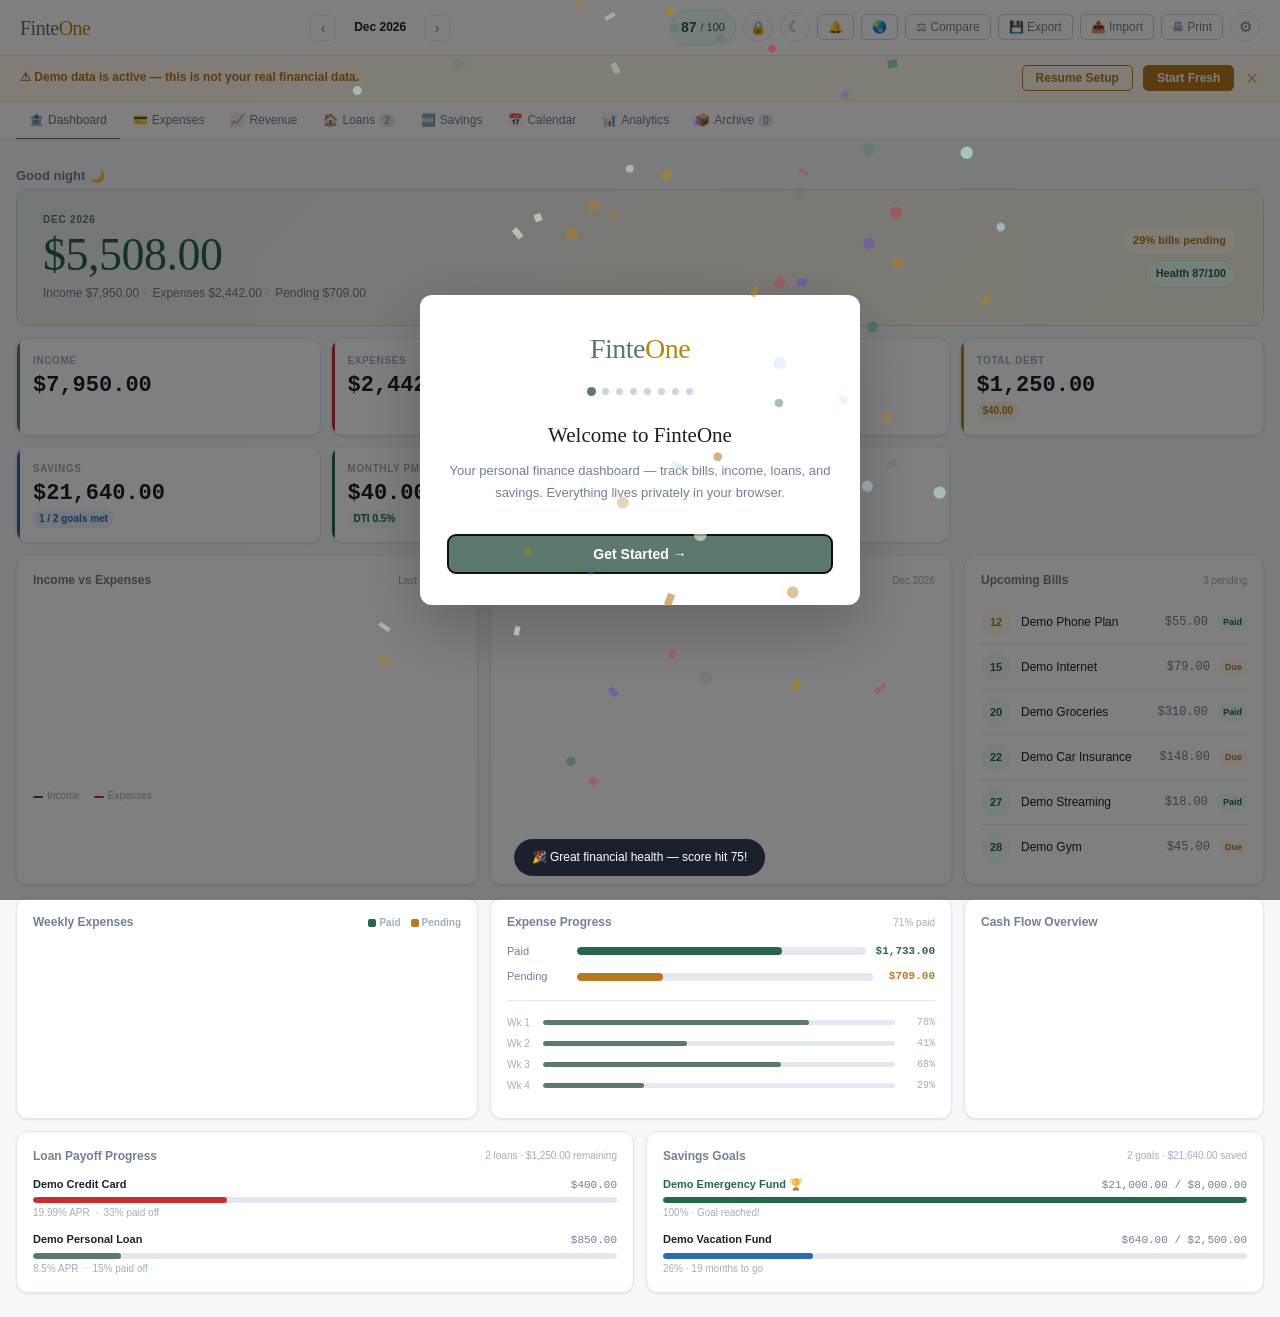
==== commit 1e97075c: "Feature: personalised dashboard greeting + name in AI prompts + settings name field - Dashboard show" ====
--- a/index.html
+++ b/index.html
@@ -433,6 +433,9 @@
 <div class="main" id="main-content">
 <!-- ═══ DASHBOARD ═══ -->
 <div class="section active" id="section-dashboard">
+
+  <!-- ── GREETING ── -->
+  <div id="d-greeting" style="font-size:13px;font-weight:600;color:var(--text-secondary);padding:12px 0 2px;"></div>
 
   <!-- ── HERO STRIP ── -->
   <div class="dash-hero">
@@ -1495,6 +1498,13 @@
     <button class="close-btn" data-action="closeSettings" title="Close" aria-label="Close">&#215;</button>
     <h4 id="settingsModalLabel">&#9881; Settings &amp; Danger Zone</h4>
     <div style="margin-bottom:14px;">
+      <div style="font-weight:700;font-size:10px;text-transform:uppercase;letter-spacing:.8px;color:var(--text-muted);margin-bottom:8px;">Profile</div>
+      <div style="display:flex;gap:8px;align-items:center;">
+        <input class="fi" id="settingsName" type="text" placeholder="Your name (optional)" maxlength="40" style="flex:1;" data-enter="saveUserName">
+        <button class="btn-p" style="padding:6px 14px;font-size:12px;white-space:nowrap;" data-action="saveUserName">Save</button>
+      </div>
+    </div>
+    <div style="margin-bottom:14px;">
       <div style="font-weight:700;font-size:10px;text-transform:uppercase;letter-spacing:.8px;color:var(--text-muted);margin-bottom:8px;">Appearance</div>
       <div style="font-size:11px;color:var(--text-secondary);margin-bottom:6px;">Accent colour</div>
       <div class="theme-swatch-row" id="themeSwatches">
--- a/styles/layout.css
+++ b/styles/layout.css
@@ -340,14 +340,6 @@
 .week-card.wk-partial .week-title{color:var(--amber)!important;}
 .week-card.wk-partial .week-grand{color:var(--amber)!important;}
 
-/* ── SVG SAVINGS RING ── */
-.sav-ring-wrap{display:flex;justify-content:center;margin:8px 0 4px;}
-.sav-ring{overflow:visible;}
-.sav-ring-track{fill:none;stroke:var(--slate-mid);stroke-width:7;}
-.sav-ring-fill{fill:none;stroke:var(--blue);stroke-width:7;stroke-linecap:round;transition:stroke-dashoffset .8s cubic-bezier(.4,0,.2,1);}
-.sav-ring-fill.ring-complete{stroke:var(--success);}
-.sav-ring-center{text-anchor:middle;dominant-baseline:middle;}
-
 /* ── ENVELOPE DRILL-DOWN ── */
 .be{cursor:pointer;transition:all .2s;}
 .be:not(.over):not(.warn):hover{border-color:var(--sage-mid);transform:translateY(-1px);box-shadow:var(--shadow-lg);}
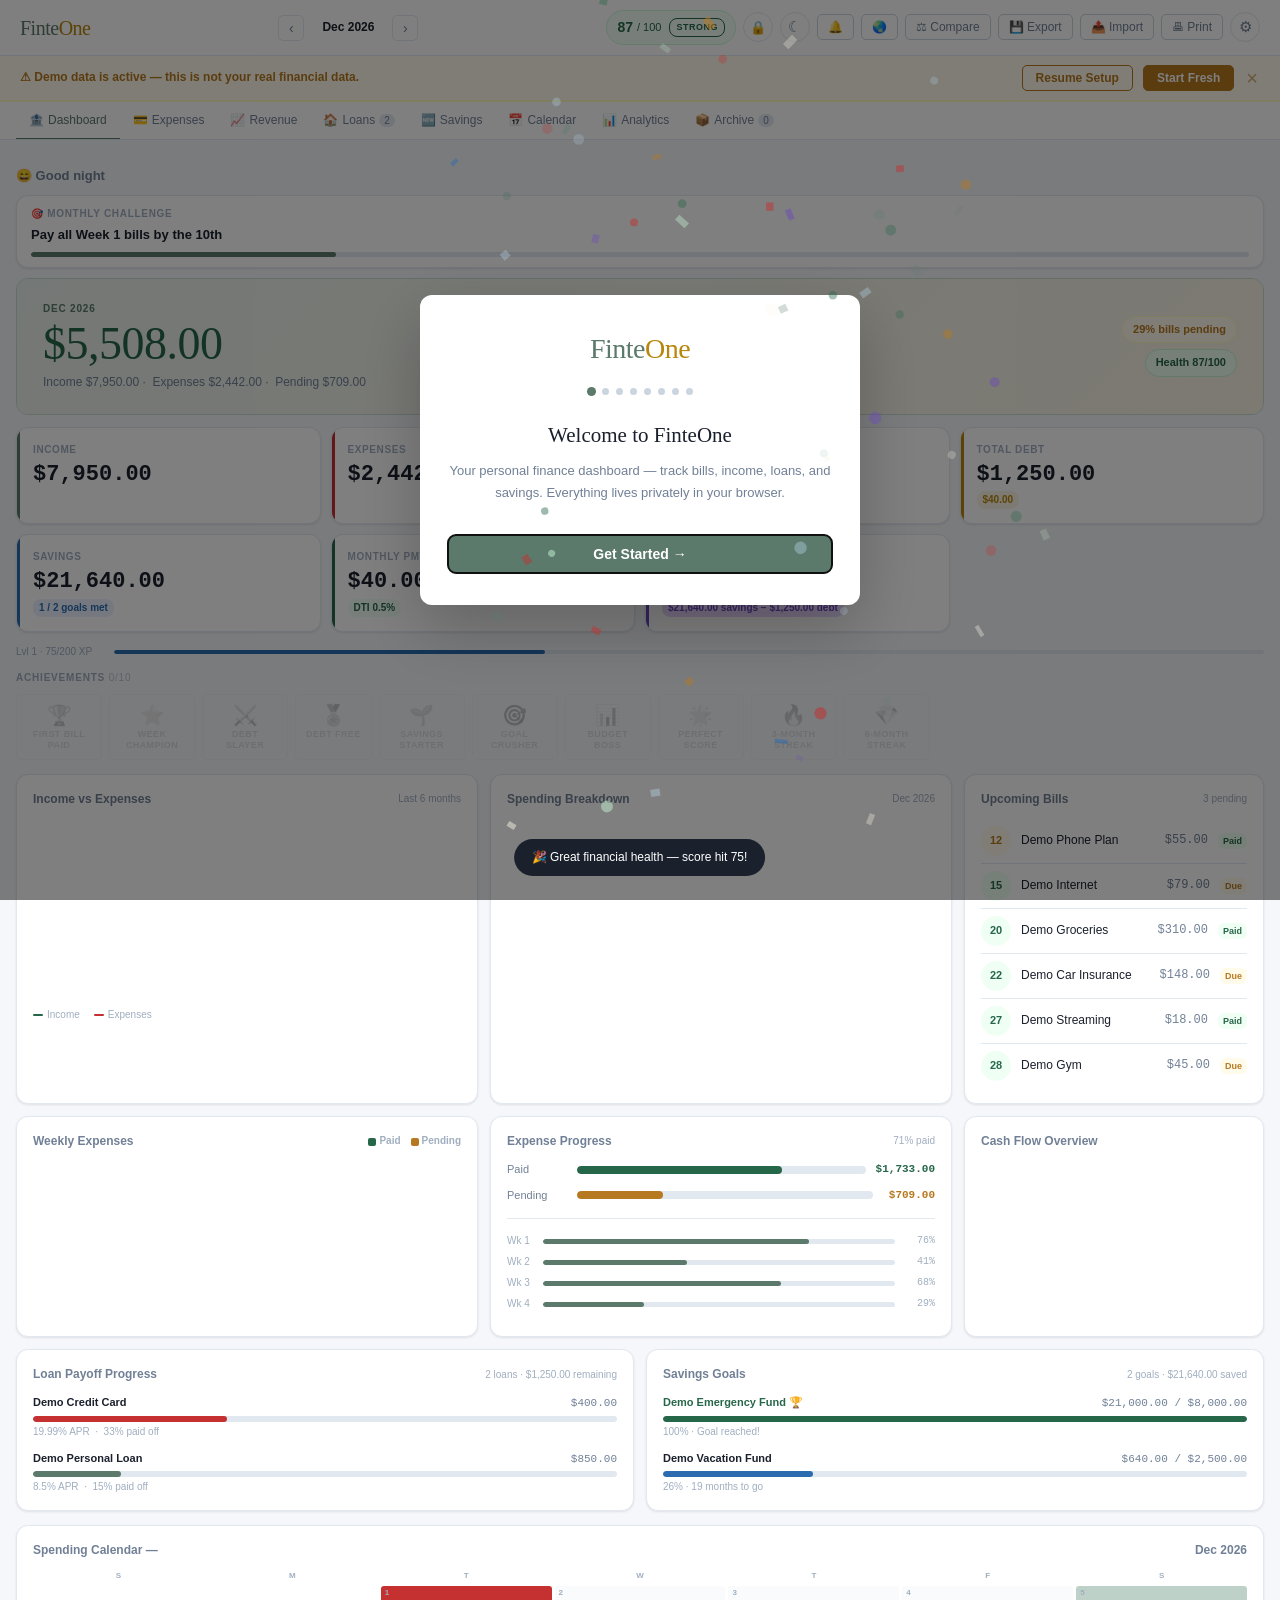
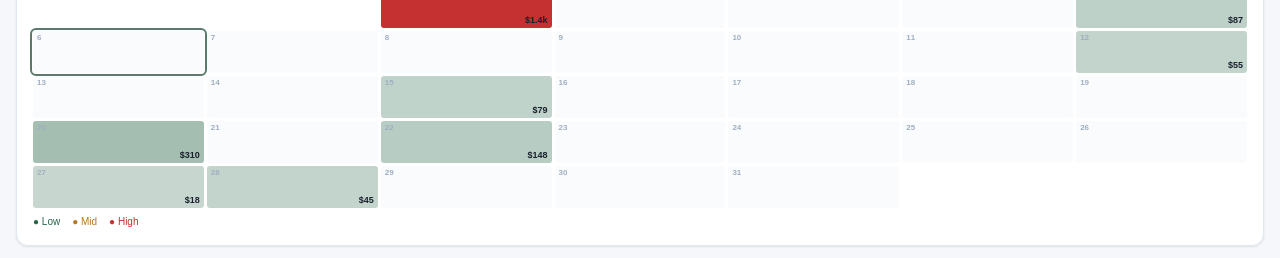
==== commit a7d44db8: "Feature: gamification system, enhanced spending heatmap, and UX fixes - Add gamification.js: XP bar," ====
--- a/index.html
+++ b/index.html
@@ -369,6 +369,7 @@
     <div class="health-badge" data-action="openHealthModal" title="Financial Health Score">
       <span class="score" id="healthScore">—</span>
       <span class="hlabel">/ 100</span>
+      <span id="d-tier-pill" class="tier-pill"></span>
     </div>
     <button class="dk-btn" data-action="openPinSetup" id="pinBtn" aria-label="PIN / lock screen" title="Set PIN protection" style="font-size:13px;">🔒</button>
     <button class="dk-btn" data-action="toggleDark" id="dkBtn" aria-label="Toggle dark mode" title="Toggle dark mode">☾</button>
@@ -434,8 +435,9 @@
 <!-- ═══ DASHBOARD ═══ -->
 <div class="section active" id="section-dashboard">
 
-  <!-- ── GREETING ── -->
-  <div id="d-greeting" style="font-size:13px;font-weight:600;color:var(--text-secondary);padding:12px 0 2px;"></div>
+  <!-- ── GREETING + CHALLENGE ── -->
+  <div id="d-greeting" style="font-size:13px;font-weight:600;color:var(--text-secondary);padding:12px 0 4px;cursor:pointer;" data-action="openHealthModal" title="View health score"></div>
+  <div id="d-challenge-card" class="challenge-card" style="display:none;"></div>
 
   <!-- ── HERO STRIP ── -->
   <div class="dash-hero">
@@ -448,6 +450,7 @@
       <span class="hero-badge hb-neutral" id="d-hero-mom" style="display:none;"></span>
       <span class="hero-badge hb-warn" id="d-hero-pending" style="display:none;"></span>
       <span class="hero-badge hb-blue" id="d-hero-health"></span>
+      <span id="d-streak" class="hero-badge hb-streak" style="display:none;" data-action="openHealthModal" title="Cash flow streak"></span>
     </div>
   </div>
 
@@ -490,6 +493,20 @@
     </div>
   </div>
 
+  <!-- ── XP BAR ── -->
+  <div style="margin:10px 0 4px;display:flex;align-items:center;gap:8px;">
+    <span id="d-xp-label" style="font-size:10px;color:var(--text-muted);min-width:90px;white-space:nowrap;"></span>
+    <div style="flex:1;height:4px;background:var(--slate-mid);border-radius:2px;overflow:hidden;">
+      <div id="d-xp-bar" style="height:100%;background:var(--blue);border-radius:2px;transition:width .6s;width:0%;"></div>
+    </div>
+  </div>
+
+  <!-- ── ACHIEVEMENT SHELF ── -->
+  <div id="d-achievement-shelf-wrap" style="margin:10px 0 14px;">
+    <div style="font-size:10px;font-weight:700;text-transform:uppercase;letter-spacing:.8px;color:var(--text-muted);margin-bottom:8px;">Achievements <span id="d-ach-count" style="font-weight:400;opacity:.7;"></span></div>
+    <div id="d-achievement-shelf" class="ach-shelf"></div>
+  </div>
+
   <!-- ── ROW 1: Trend chart (wide) + Spending donut + Upcoming bills ── -->
   <div class="dash-3col">
 
@@ -587,6 +604,12 @@
       <div id="dashSavingsList"></div>
     </div>
 
+  </div>
+
+  <!-- ── SPENDING HEATMAP ── -->
+  <div class="dc" style="margin-top:14px;">
+    <div class="dct">Spending Calendar — <span id="d-heatmap-month"></span></div>
+    <div id="d-heatmap"></div>
   </div>
 
 </div>
@@ -869,6 +892,11 @@
         <div style="font-weight:600;font-size:12px;margin-bottom:10px;">Budget vs Actual Variance (Last 3 Months)</div>
         <div style="overflow-x:auto;" id="varianceTableWrap"></div>
       </div>
+      <div class="chart-card" style="margin-bottom:14px;">
+        <div style="font-weight:600;font-size:12px;margin-bottom:6px;">&#127942; Month Scorecards</div>
+        <div style="font-size:11px;color:var(--text-muted);margin-bottom:10px;">Review any closed month — missed the pop-up? Open it here.</div>
+        <div id="an-scorecard-row" style="display:flex;flex-wrap:wrap;gap:6px;"></div>
+      </div>
       <div class="card" style="margin-bottom:0;">
         <div class="card-header">
           <div class="card-title">&#128161; Smart Insights</div>
@@ -941,6 +969,33 @@
 </div><!-- /main -->
 
 <!-- MODALS -->
+<!-- Scorecard -->
+<div class="modal-overlay" id="scorecardModal" data-self-close="closeScorecardModal" role="dialog" aria-modal="true" aria-labelledby="scorecardTitle">
+  <div class="pmodal" style="max-width:380px;text-align:center;">
+    <button class="close-btn" data-action="closeScorecardModal" aria-label="Close scorecard">&#215;</button>
+    <div id="scorecardTitle" style="font-size:11px;font-weight:700;text-transform:uppercase;letter-spacing:.8px;color:var(--text-muted);margin-bottom:4px;">Month Closed</div>
+    <div id="sc-month" style="font-size:13px;font-weight:600;margin-bottom:16px;"></div>
+    <div id="sc-grade" style="font-size:72px;font-weight:800;font-family:'DM Serif Display',serif;line-height:1;margin-bottom:8px;"></div>
+    <div id="sc-score" style="font-size:13px;color:var(--text-muted);margin-bottom:4px;"></div>
+    <div id="sc-msg" style="font-size:12px;color:var(--text-secondary);margin-bottom:16px;"></div>
+    <div style="display:grid;grid-template-columns:1fr 1fr;gap:10px;margin-bottom:16px;">
+      <div class="sc-stat">
+        <div class="sc-stat-label">Cash Flow</div>
+        <div id="sc-cashflow" class="sc-stat-val"></div>
+        <div id="sc-mom" class="sc-stat-sub"></div>
+      </div>
+      <div class="sc-stat">
+        <div class="sc-stat-label">Streak</div>
+        <div id="sc-streak" class="sc-stat-val" style="font-size:13px;"></div>
+      </div>
+    </div>
+    <div style="margin-bottom:16px;">
+      <div style="font-size:10px;font-weight:700;text-transform:uppercase;letter-spacing:.7px;color:var(--text-muted);margin-bottom:6px;">Achievements</div>
+      <div id="sc-badges" style="font-size:22px;letter-spacing:4px;"></div>
+    </div>
+    <button class="btn-p" data-action="closeScorecardModal" style="width:100%;">Start Next Month &#8594;</button>
+  </div>
+</div>
 <!-- Health -->
 <div class="modal-overlay" id="healthModal" data-self-close="closeHealthModal" role="dialog" aria-modal="true" aria-labelledby="healthModalLabel">
   <div class="modal">
@@ -1580,6 +1635,7 @@
 <script src="js/archive.js"></script>
 <script src="js/settings.js"></script>
 <script src="js/onboarding.js"></script>
+<script src="js/gamification.js"></script>
 <script src="js/boot.js"></script>
 <script src="js/events.js"></script>
 </body></html>
--- a/styles/components.css
+++ b/styles/components.css
@@ -566,3 +566,58 @@
 .rev-received-row{animation:rowReceivedFlash .5s ease-out forwards;}
 .rev-received-row td{color:var(--success)!important;}
 .pchip.paid{}
+
+/* ── GAMIFICATION ── */
+
+/* Health Tier Pill */
+.tier-pill{font-size:9px;font-weight:700;text-transform:uppercase;letter-spacing:.5px;padding:1px 6px;border-radius:8px;border:1px solid;margin-left:4px;transition:all .3s;white-space:nowrap;}
+@keyframes tier-pop{0%{transform:scale(1)}50%{transform:scale(1.25)}100%{transform:scale(1)}}
+.tier-pop{animation:tier-pop .5s ease;}
+
+/* Streak Badge */
+.hb-streak{background:rgba(255,130,0,.12);color:#c06000;border-color:rgba(255,130,0,.3);cursor:pointer;}
+.hb-streak.grey{background:var(--slate-light);color:var(--text-muted);border-color:var(--border);}
+
+/* Challenge Card */
+.challenge-card{padding:10px 14px;border-radius:var(--radius);border:1px solid var(--border);background:var(--white);margin:4px 0 10px;box-shadow:var(--shadow);}
+.challenge-card.ch-met{border-color:var(--success-mid);background:var(--success-light);}
+.ch-top{display:flex;align-items:center;justify-content:space-between;margin-bottom:3px;}
+.ch-title{font-size:10px;font-weight:700;text-transform:uppercase;letter-spacing:.7px;color:var(--text-muted);}
+.ch-done{font-size:10px;font-weight:700;color:var(--success);background:var(--success-light);padding:1px 7px;border-radius:10px;border:1px solid var(--success-mid);}
+.ch-desc{font-size:13px;font-weight:600;color:var(--text-primary);margin-bottom:6px;}
+.ch-bar-track{height:5px;background:var(--slate-mid);border-radius:3px;overflow:hidden;}
+.ch-bar-fill{height:100%;border-radius:3px;background:var(--sage);transition:width .5s;}
+
+/* Achievement Shelf */
+.ach-shelf{display:flex;flex-wrap:wrap;gap:7px;}
+.ach-tile{display:flex;flex-direction:column;align-items:center;gap:2px;padding:8px 10px;border-radius:var(--radius-xs);border:1px solid var(--border);min-width:64px;text-align:center;transition:all .2s;cursor:default;}
+.ach-tile.ach-earned{background:var(--success-light);border-color:var(--success-mid);}
+.ach-tile.ach-locked{opacity:.35;filter:grayscale(1);}
+.ach-tile.ach-pop{animation:ach-burst .5s ease;}
+.ach-icon{font-size:20px;line-height:1.2;}
+.ach-label{font-size:9px;font-weight:600;color:var(--text-muted);text-transform:uppercase;letter-spacing:.4px;max-width:64px;line-height:1.2;}
+@keyframes ach-burst{0%{transform:scale(1)}50%{transform:scale(1.35)}100%{transform:scale(1)}}
+
+/* Spending Heatmap */
+.hm-header{display:grid;grid-template-columns:repeat(7,1fr);gap:3px;margin-bottom:3px;}
+.hm-header span{font-size:8px;font-weight:600;text-align:center;color:var(--text-muted);text-transform:uppercase;}
+.hm-grid{display:grid;grid-template-columns:repeat(7,1fr);gap:3px;}
+.hm-cell{min-height:42px;border-radius:3px;position:relative;display:flex;flex-direction:column;justify-content:space-between;padding:3px 4px;cursor:pointer;transition:box-shadow .2s;}
+.hm-cell:hover{box-shadow:0 0 8px 3px var(--hm-glow,var(--border-strong));z-index:1;}
+.hm-bg{position:absolute;inset:0;border-radius:inherit;pointer-events:none;}
+.hm-day{position:relative;z-index:1;font-size:8px;font-weight:600;color:var(--text-muted);line-height:1;}
+.hm-amt{position:relative;z-index:1;font-size:9px;font-weight:700;color:var(--text-primary);line-height:1;align-self:flex-end;}
+.hm-blank{background:transparent!important;opacity:0!important;pointer-events:none;cursor:default;}
+.hm-today{outline:2px solid var(--sage);outline-offset:1px;}
+.hm-legend{display:flex;gap:12px;font-size:10px;margin-top:6px;color:var(--text-muted);}
+.hm-cell-ghost{background:transparent!important;border:1.5px dashed var(--border-strong);cursor:default;}
+@keyframes hm-pulse{0%,100%{outline-color:var(--sage);}50%{outline-color:var(--amber);}}
+.hm-pulse{animation:hm-pulse 1.8s ease-in-out infinite;}
+.hm-empty-msg{font-size:11px;color:var(--text-muted);margin-top:8px;text-align:center;line-height:1.5;}
+#hm-pop{position:fixed;background:var(--white);border:1px solid var(--border-strong);border-radius:var(--radius-xs);padding:6px 10px;font-size:12px;font-weight:600;color:var(--text-primary);box-shadow:var(--shadow-lg);pointer-events:none;z-index:9999;display:none;white-space:nowrap;}
+
+/* Scorecard Modal */
+.sc-stat{background:var(--slate-light);border-radius:var(--radius-xs);padding:10px;}
+.sc-stat-label{font-size:9px;font-weight:700;text-transform:uppercase;letter-spacing:.6px;color:var(--text-muted);margin-bottom:4px;}
+.sc-stat-val{font-size:16px;font-weight:700;font-family:'DM Mono',monospace;}
+.sc-stat-sub{font-size:10px;color:var(--text-muted);margin-top:2px;}
